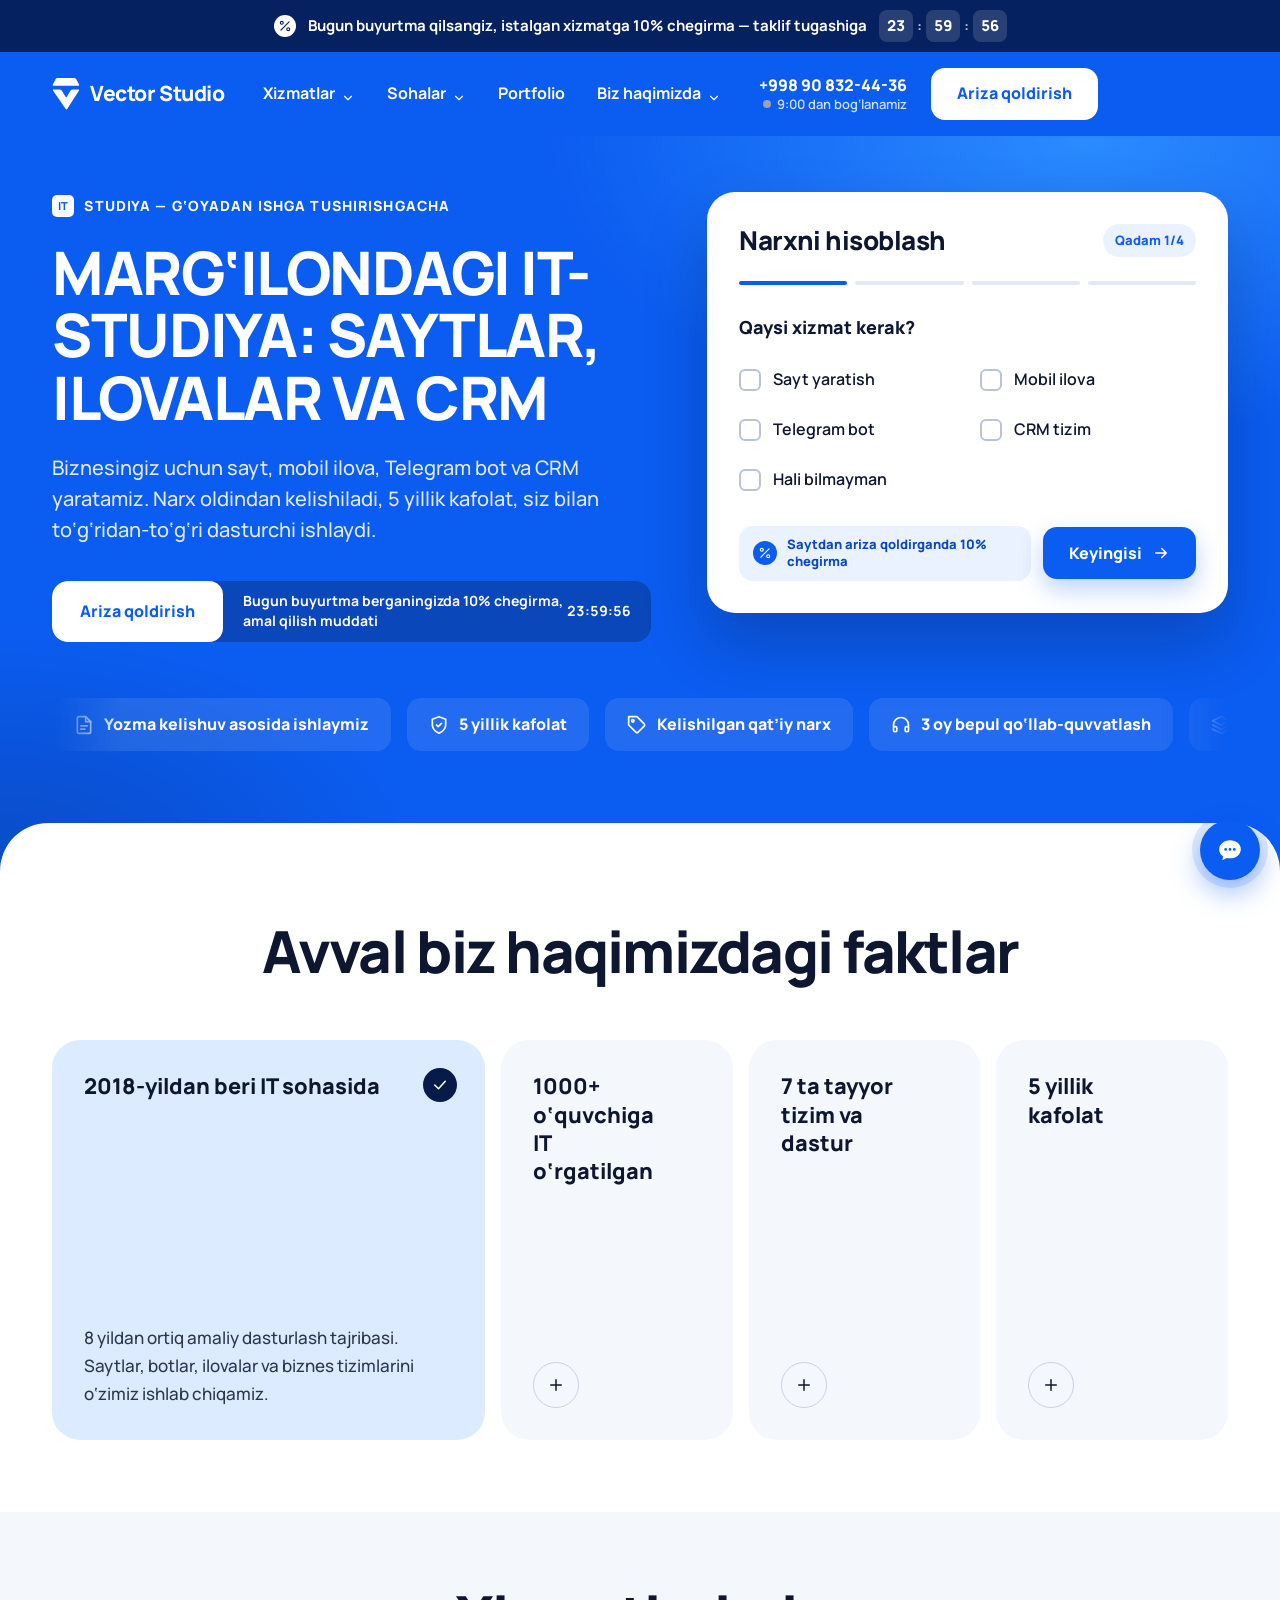
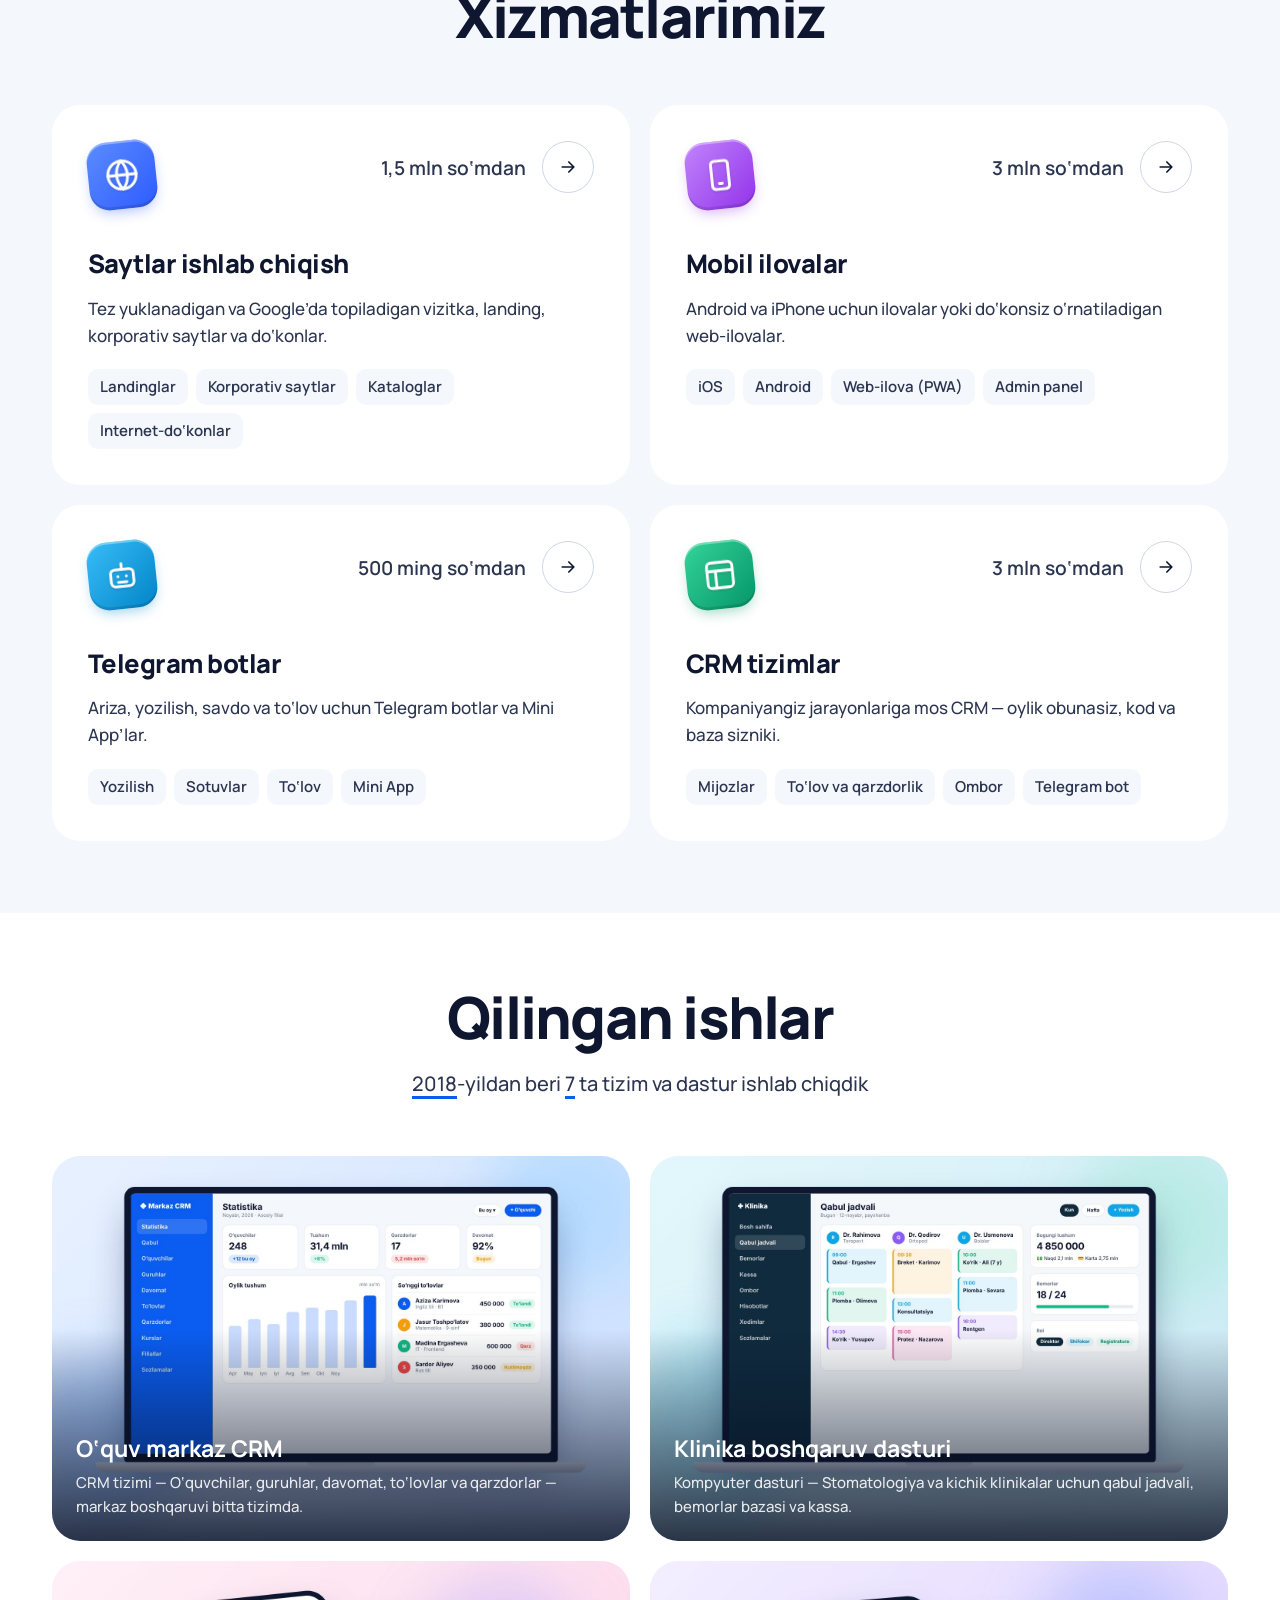
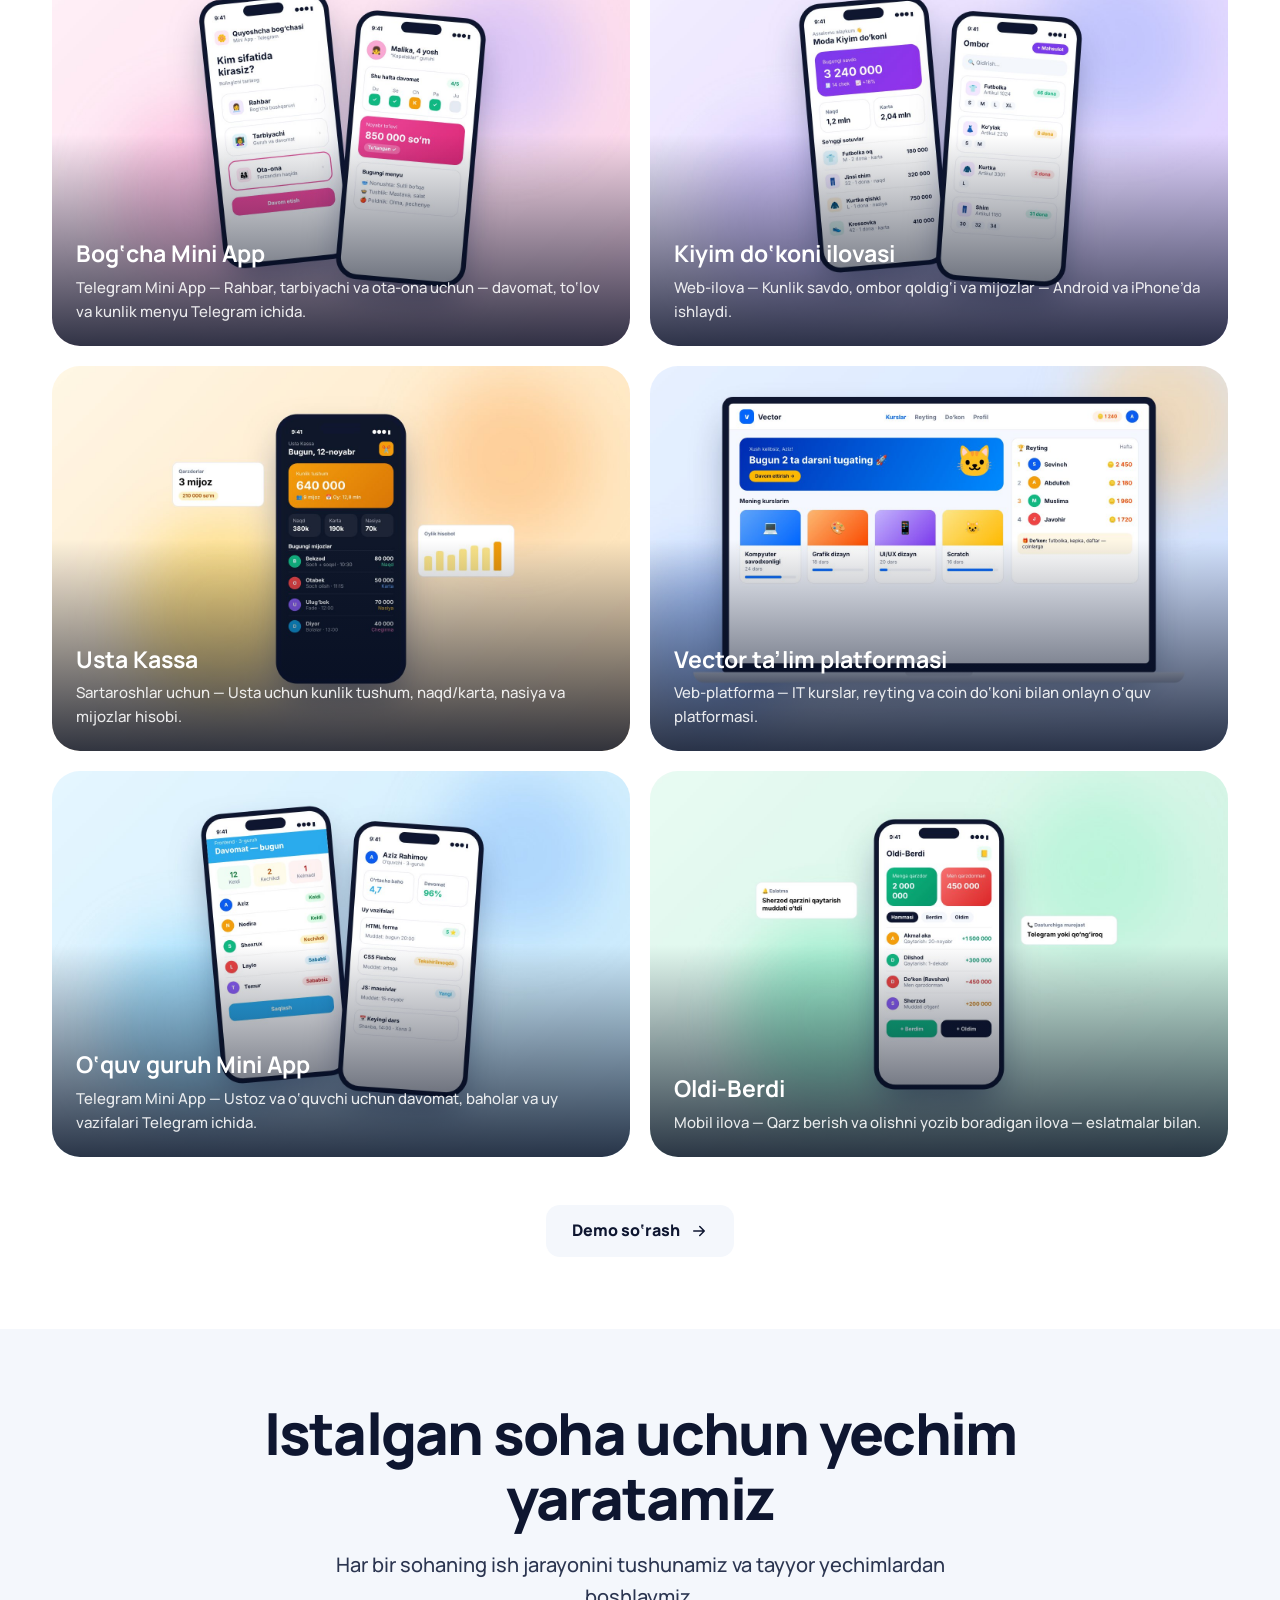
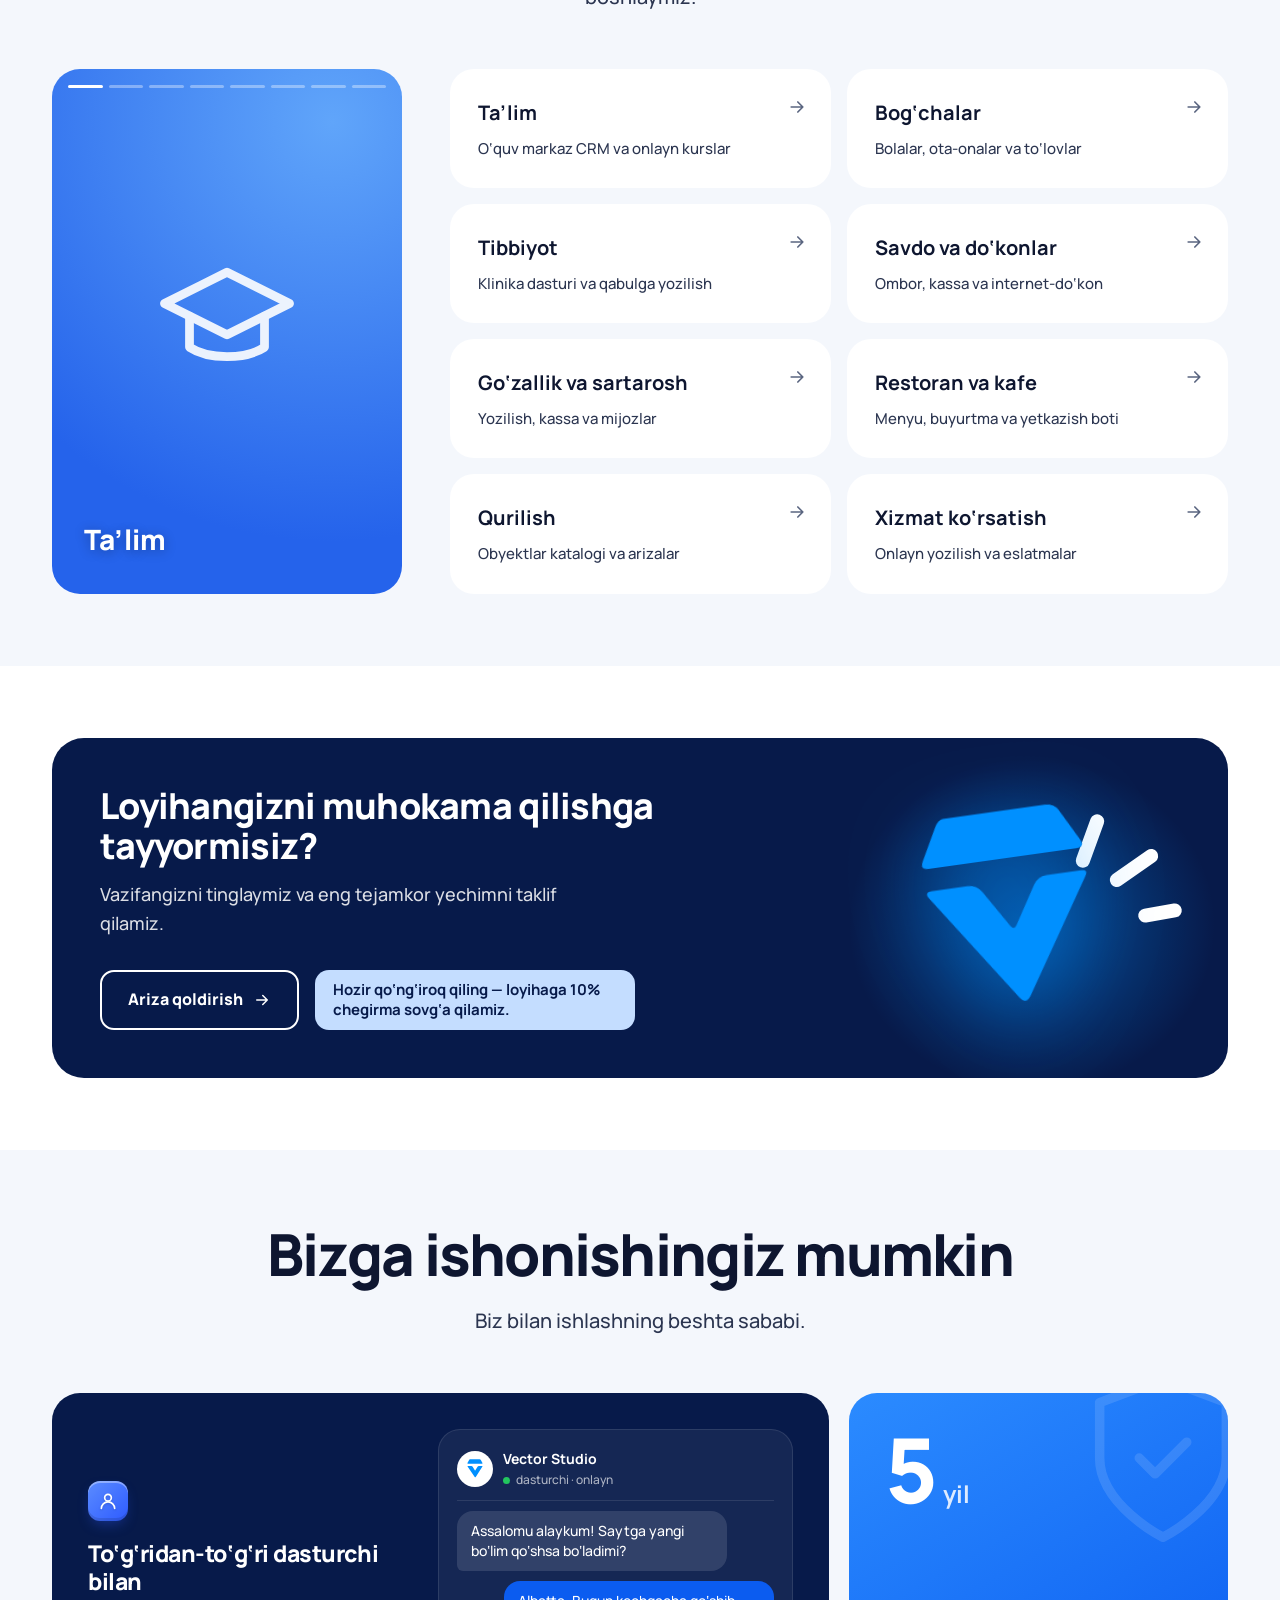
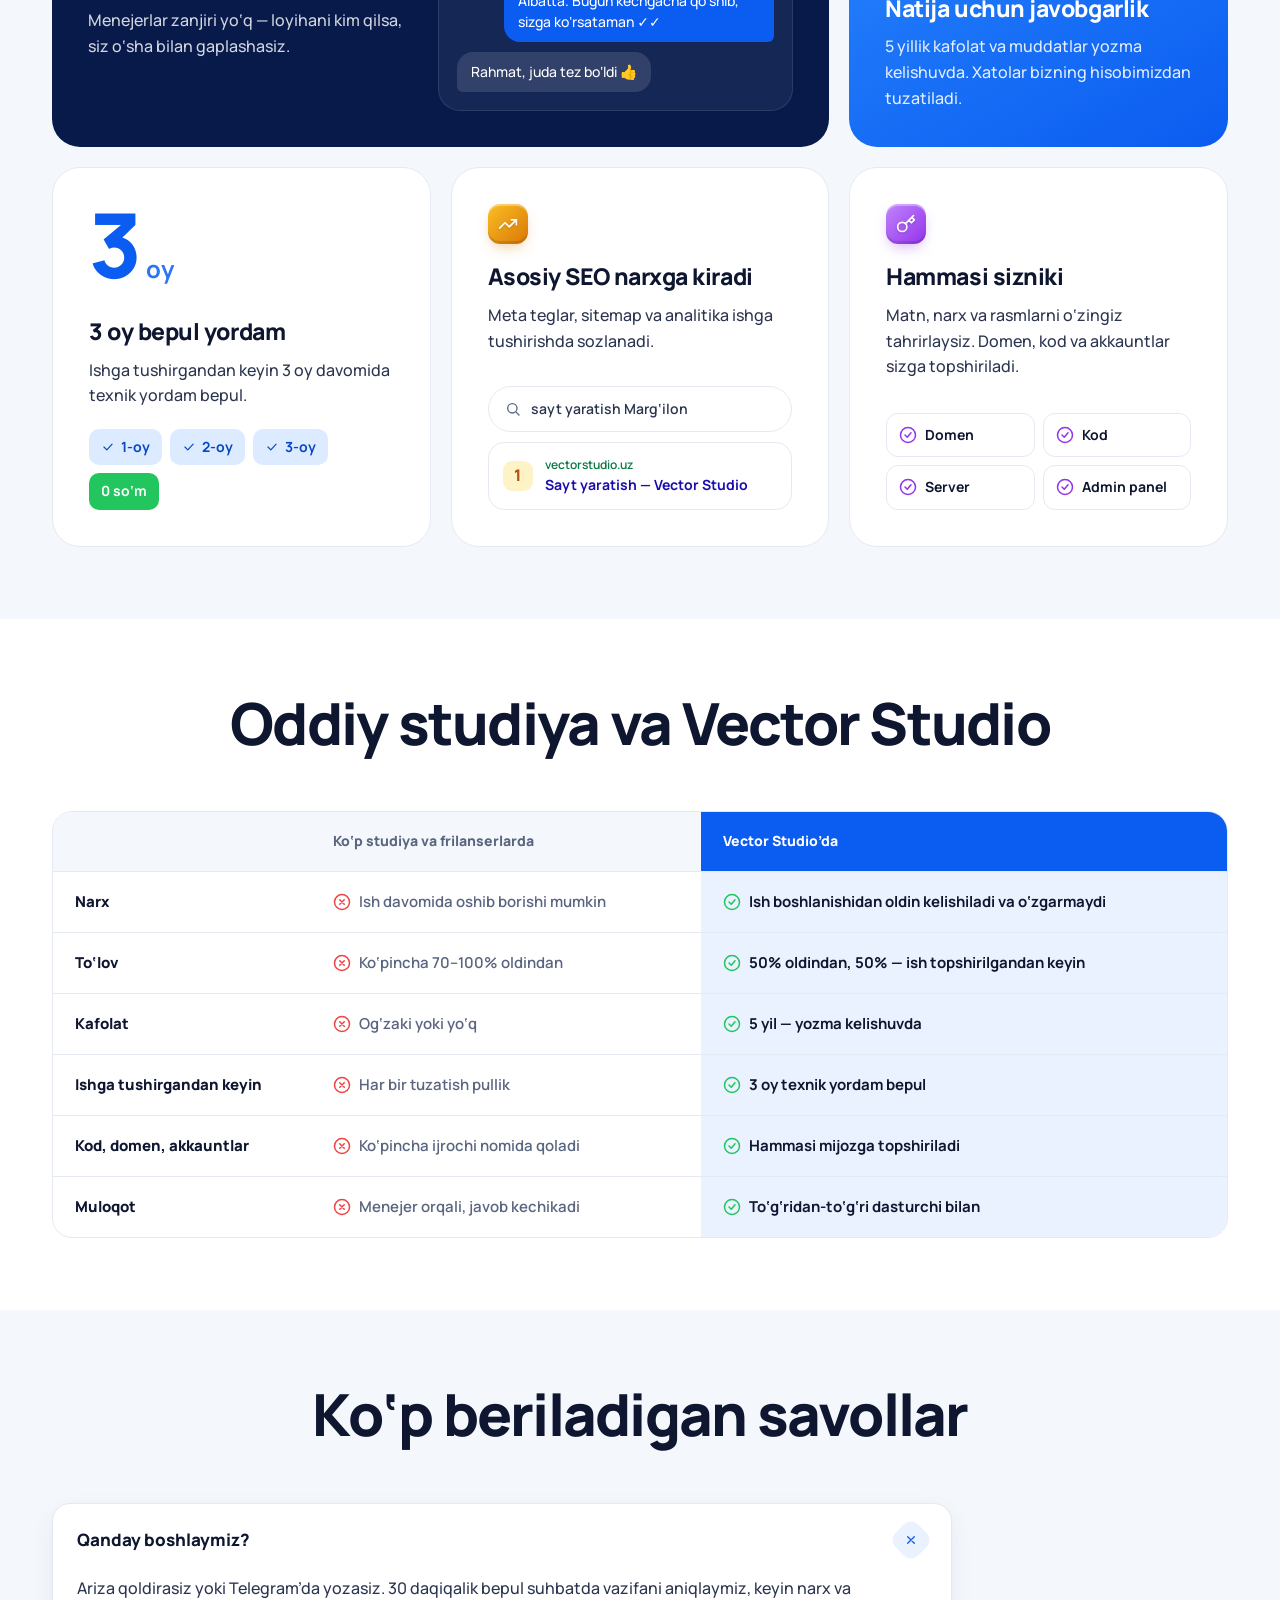
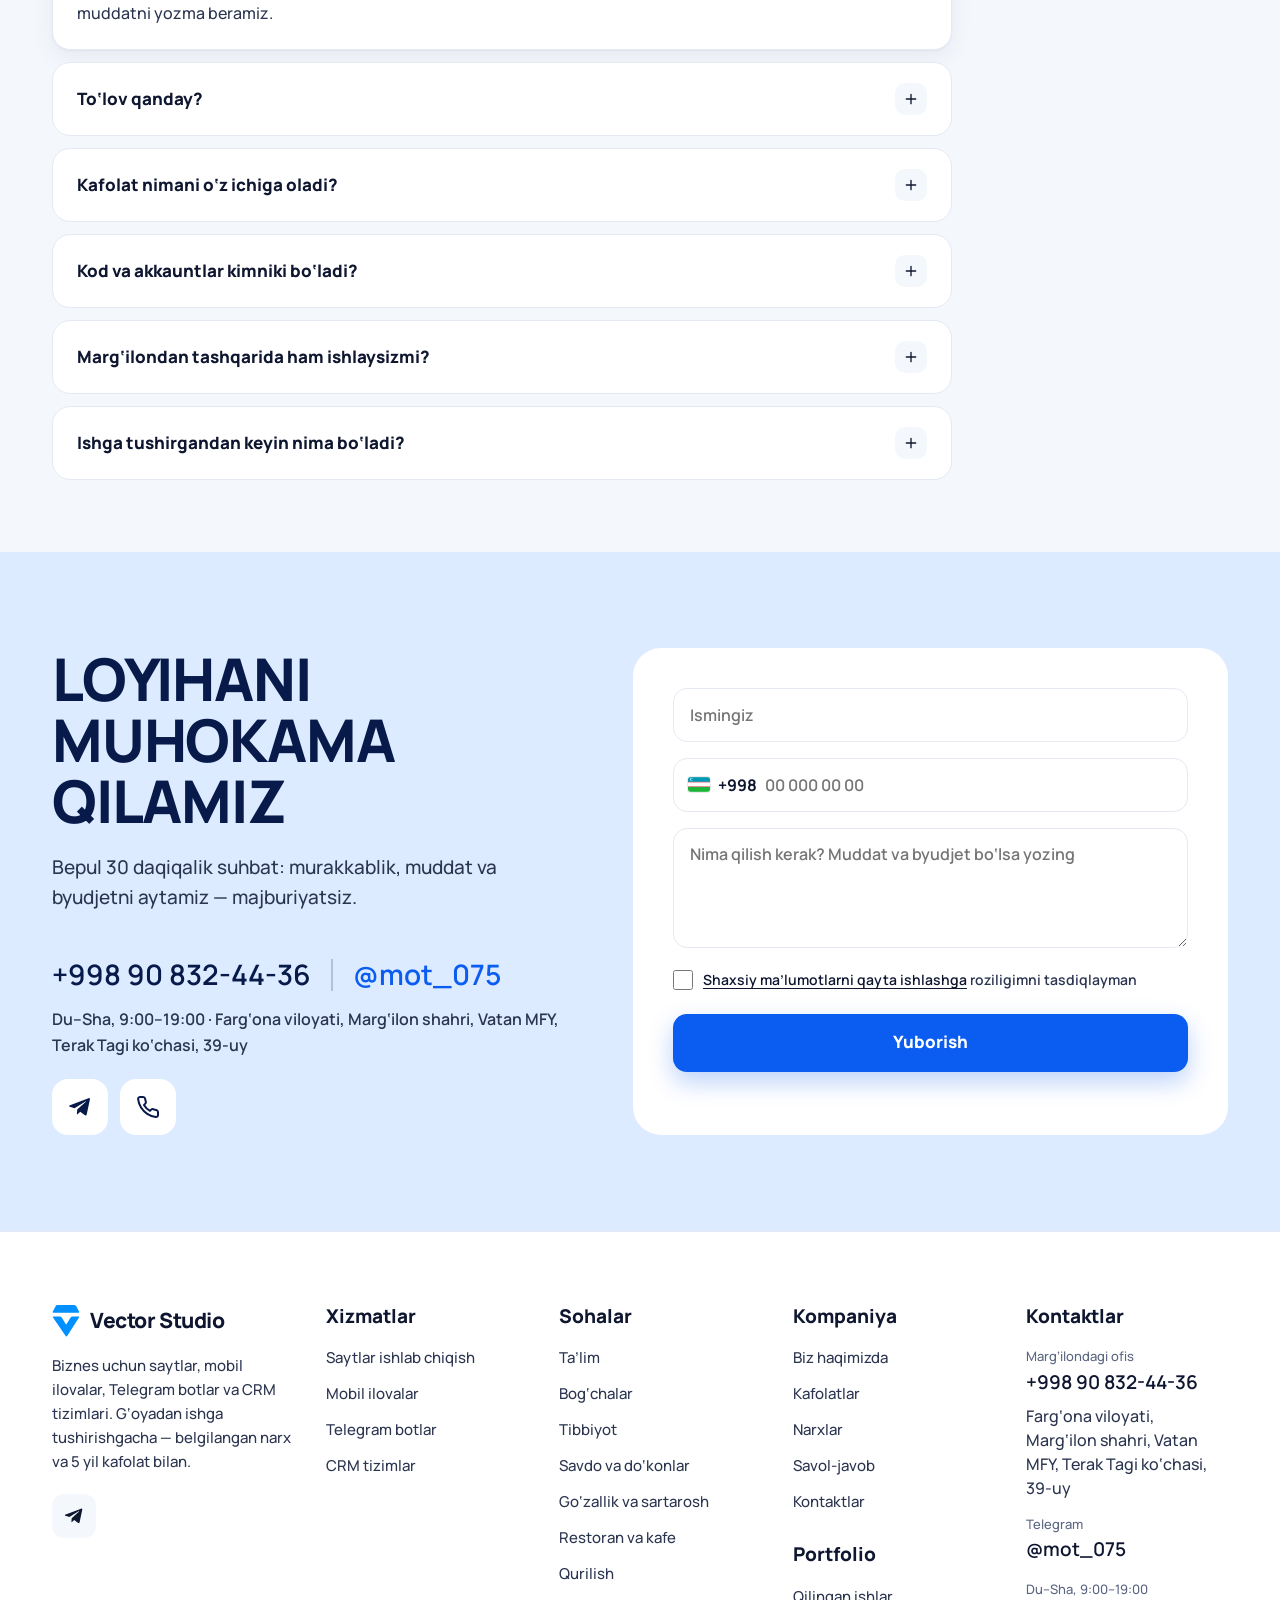
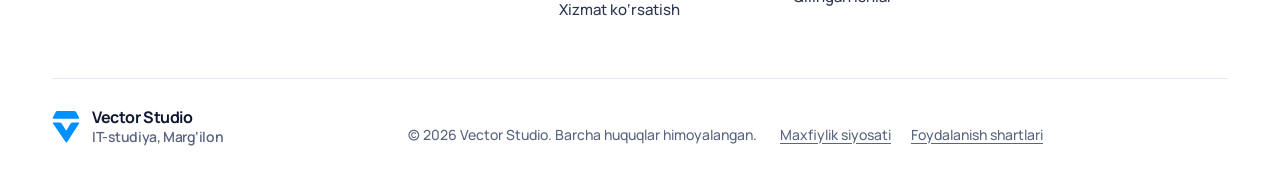
==== index.html @ a2365511 "Ariza to'g'ridan-to'g'ri botga, Telegram oynasisiz; kesh yangilanishi Co-Authored-By: Claude Opus 5." ====
<!doctype html>
<html lang="uz">
<head>
<meta charset="utf-8">
<meta name="viewport" content="width=device-width, initial-scale=1">
<title>Vector Studio — saytlar, ilovalar, Telegram botlar va CRM | Marg‘ilon</title>
<meta name="description" content="Vector Studio: sayt, mobil ilova, Telegram bot va CRM yaratish. Belgilangan narx, 5 yillik kafolat, 3 oy bepul qo‘llab-quvvatlash. Marg‘ilon, Farg‘ona.">
<meta name="theme-color" content="#0B5CF0">
<link rel="canonical" href="https://xusniddin-del.github.io/vector-studio/">
<meta property="og:type" content="website">
<meta property="og:locale" content="uz_UZ">
<meta property="og:site_name" content="Vector Studio">
<meta property="og:title" content="Vector Studio — saytlar, ilovalar, Telegram botlar va CRM | Marg‘ilon">
<meta property="og:description" content="Vector Studio: sayt, mobil ilova, Telegram bot va CRM yaratish. Belgilangan narx, 5 yillik kafolat, 3 oy bepul qo‘llab-quvvatlash. Marg‘ilon, Farg‘ona.">
<meta property="og:url" content="https://xusniddin-del.github.io/vector-studio/">
<link rel="icon" href="data:image/svg+xml,<svg xmlns='http://www.w3.org/2000/svg' viewBox='0 0 340 400'><path fill='%230090FF' d='M62 5H268Q286 5 294 20L328 84Q336 100 318 100H20Q2 100 10 84L44 20Q52 5 62 5Z'/><path fill='%230090FF' d='M20 145H92Q110 145 120 161L166 236Q172 245 178 236L224 161Q234 145 252 145H322Q336 145 328 158L186 380Q175 396 164 380L12 158Q4 145 20 145Z'/></svg>">
<script type="application/ld+json">
{"@context":"https://schema.org","@type":"LocalBusiness","name":"Vector Studio","description":"Saytlar, mobil ilovalar, Telegram botlar va CRM tizimlari ishlab chiqish","url":"https://xusniddin-del.github.io/vector-studio/","telephone":"+998908324436","openingHours":"Mo-Sa 09:00-19:00","address":{"@type":"PostalAddress","streetAddress":"Vatan MFY, Terak Tagi ko‘chasi, 39-uy","addressLocality":"Marg‘ilon","addressRegion":"Farg‘ona viloyati","addressCountry":"UZ"},"sameAs":["https://t.me/mot_075"]}
</script>
<link rel="preconnect" href="https://fonts.googleapis.com">
<link rel="preconnect" href="https://fonts.gstatic.com" crossorigin>
<link href="https://fonts.googleapis.com/css2?family=Manrope:wght@500;600;700;800&display=swap" rel="stylesheet">
<link rel="stylesheet" href="assets/vector.css?v=20261113">
</head>
<body data-page="home">
<noscript><p style="padding:24px;font-family:sans-serif">Saytni ko‘rish uchun JavaScript’ni yoqing. Bog‘lanish: +998 90 832-44-36, Telegram @mot_075</p></noscript>
<!-- Matnlar va ma’lumotlar: assets/config.js · O‘rnatish qo‘llanmasi: README.txt -->
<script src="assets/config.js?v=20261113"></script>
<script src="assets/app.js?v=20261113"></script>
</body>
</html>
---- assets/vector.css ----
/* =====================================================================
   VECTOR STUDIO — DIZAYN TIZIMI
   Asosiy rangni almashtirish: faqat :root dagi --brand va --hero qiymatlari.
   Bo‘shliqlar 8px asosida.
   ===================================================================== */
:root{
  --brand:#0B5CF0; --brand-600:#0847C4; --brand-50:#EAF2FF; --sky:#0090FF;
  --hero:#0B5CF0; --hero-2:#2B8BFF; --promo:#06215F;
  --ink:#0E1630; --ink-2:#2B3550; --muted:#5A6580; --line:#E5E9F2;
  --bg:#FFFFFF; --soft:#F4F7FC; --dark:#071433;
  --ok:#0B7A43; --ok-bg:#E7F6EE; --err:#C5221F; --err-bg:#FDECEA; --green:#22C55E;
  --r-sm:12px; --r:20px; --r-lg:28px; --r-xl:48px;
  --shadow:0 1px 2px rgba(14,22,48,.04),0 8px 24px rgba(14,22,48,.06);
  --shadow-lg:0 4px 10px rgba(14,22,48,.06),0 24px 48px rgba(14,22,48,.14);
  --font:"Manrope",system-ui,-apple-system,"Segoe UI",Roboto,Arial,sans-serif;
  --container:1240px; --header-h:84px;
}
*,*::before,*::after{box-sizing:border-box}
html{scroll-behavior:smooth;scroll-padding-top:calc(var(--header-h) + 16px);-webkit-text-size-adjust:100%}
body{margin:0;font:500 16px/1.6 var(--font);color:var(--ink);background:var(--bg);overflow-x:clip}
img{max-width:100%;display:block}
a{color:var(--brand)}
button{font:inherit;color:inherit}
h1,h2,h3{margin:0;line-height:1.12;letter-spacing:-.02em;overflow-wrap:break-word}
h2{font-size:clamp(28px,4vw,44px);font-weight:800}
h3{font-size:19px;font-weight:800;line-height:1.3}
p{margin:0}
[hidden]{display:none!important}
.container{width:100%;max-width:var(--container);margin:0 auto;padding:0 16px}
@media (min-width:768px){.container{padding:0 32px}}
.sr-only{position:absolute!important;width:1px;height:1px;padding:0;margin:-1px;overflow:hidden;clip:rect(0,0,0,0);white-space:nowrap;border:0}
.skip{position:absolute;left:16px;top:-80px;z-index:300;background:var(--brand);color:#fff;padding:12px 16px;border-radius:10px;font-weight:700}
.skip:focus{top:8px}
:focus-visible{outline:3px solid var(--brand);outline-offset:3px;border-radius:8px}
.hero :focus-visible,.promo :focus-visible,.site-footer :focus-visible,.cta-blue :focus-visible,.cta-dark :focus-visible{outline-color:#fff}
.ico svg,.btn svg{flex:none}

/* ---------- Tugmalar ---------- */
.btn{display:inline-flex;align-items:center;justify-content:center;gap:10px;min-height:52px;padding:14px 26px;border-radius:14px;border:0;font:800 16px/1.2 var(--font);text-decoration:none;cursor:pointer;transition:transform .2s,background-color .2s,box-shadow .2s;white-space:nowrap}
.btn svg{width:18px;height:18px}
.btn:hover{transform:translateY(-2px)}
.btn-primary{background:var(--brand);color:#fff;box-shadow:0 10px 24px rgba(11,92,240,.28)}
.btn-primary:hover{background:var(--brand-600)}
.btn-white{background:#fff;color:var(--brand)}
.btn-white:hover{box-shadow:0 10px 24px rgba(0,0,0,.18)}
.btn-ghost{background:var(--soft);color:var(--ink)}
.btn-ghost:hover{background:#E9EEF7}
.btn-line{background:#fff;color:var(--ink);border:1.5px solid var(--line)}
.btn[disabled]{opacity:.6;cursor:progress;transform:none}
.btn-sq{width:52px;padding:0}
.link-arrow{display:inline-flex;align-items:center;gap:6px;font-weight:800;text-decoration:none;color:var(--brand)}
.link-arrow svg{width:16px;height:16px;transition:transform .2s}
.link-arrow:hover svg{transform:translateX(4px)}

/* Gradient "3D" ikonka plitkasi */
.tile{width:48px;height:48px;border-radius:14px;display:grid;place-items:center;color:#fff;flex:none;box-shadow:inset 0 -3px 0 rgba(0,0,0,.12),inset 0 2px 0 rgba(255,255,255,.35),0 6px 14px -4px var(--tc,rgba(11,92,240,.45))}
.tile svg{width:24px;height:24px;filter:drop-shadow(0 1px 1px rgba(0,0,0,.15))}
.tile-sm{width:40px;height:40px;border-radius:12px}
.tile-sm svg{width:20px;height:20px}

/* ---------- 1. Aksiya paneli ---------- */
.promo{background:var(--promo);color:#fff;font-size:15px;font-weight:700}
.promo-in{display:flex;align-items:center;justify-content:center;gap:12px;flex-wrap:wrap;padding:10px 16px;text-align:center}
.promo .pct{width:22px;height:22px;border-radius:50%;background:#fff;color:var(--promo);display:grid;place-items:center;flex:none}
.promo .pct svg{width:14px;height:14px}
.timer{display:inline-flex;align-items:center;gap:4px;font-variant-numeric:tabular-nums}
.timer b{min-width:34px;padding:4px 6px;border-radius:8px;background:rgba(255,255,255,.14);text-align:center;font-weight:800}
.timer i{font-style:normal;opacity:.7}

/* ---------- 2. Header ---------- */
.site-header{position:sticky;top:0;z-index:100;background:#fff;transition:box-shadow .2s}
.site-header.scrolled{box-shadow:0 8px 24px rgba(14,22,48,.08)}
.header-in{display:flex;align-items:center;gap:24px;height:var(--header-h)}
.logo{display:inline-flex;align-items:center;gap:10px;text-decoration:none;color:var(--ink);font-weight:800;font-size:21px;letter-spacing:-.02em;flex:none}
.logo svg{width:28px;height:34px}
.nav{display:flex;gap:4px;margin-left:auto;list-style:none;padding:0;margin-top:0;margin-bottom:0}
.nav > li > a,.nav > li > button{display:inline-flex;align-items:center;gap:6px;padding:10px 14px;border-radius:12px;border:0;background:none;font-weight:700;font-size:16px;color:var(--ink);text-decoration:none;cursor:pointer;transition:background-color .15s}
.nav > li > a:hover,.nav > li > button:hover,.nav > li > button[aria-expanded=true]{background:var(--soft)}
.nav .chev{width:14px;height:14px;transition:transform .2s}
.nav button[aria-expanded=true] .chev{transform:rotate(180deg)}
.h-contact{display:flex;flex-direction:column;align-items:flex-end;line-height:1.3}
.h-contact a{font-weight:800;color:var(--ink);text-decoration:none;font-size:16px;white-space:nowrap}
.status{display:inline-flex;align-items:center;gap:6px;font-size:13px;color:var(--muted);font-weight:600;white-space:nowrap}
.status i{width:8px;height:8px;border-radius:50%;background:#9AA3B5}
.status.on i{background:var(--green);box-shadow:0 0 0 3px rgba(34,197,94,.2)}
.burger{display:none;width:48px;height:48px;border-radius:12px;border:1.5px solid var(--line);background:#fff;place-items:center;cursor:pointer;margin-left:auto}
.burger svg{width:22px;height:22px}
@media (max-width:1180px){.h-contact{display:none}}
@media (max-width:1000px){.nav,.header-cta{display:none}.burger{display:grid}}

/* Mega menyu */
.mega{position:absolute;left:0;right:0;top:100%;background:#fff;border-radius:0 0 var(--r-xl) var(--r-xl);box-shadow:0 30px 60px rgba(14,22,48,.18);padding:32px 0 40px;opacity:0;visibility:hidden;transform:translateY(-8px);transition:opacity .2s,transform .2s,visibility .2s}
.mega.open{opacity:1;visibility:visible;transform:none}
.mega-grid{display:grid;grid-template-columns:repeat(auto-fill,minmax(230px,1fr));gap:8px 16px}
.mega-item{display:flex;gap:14px;align-items:flex-start;padding:14px;border-radius:16px;text-decoration:none;color:var(--ink);transition:background-color .15s}
.mega-item:hover{background:var(--soft)}
.mega-item .mt b{display:block;font-size:16px;margin-bottom:2px}
.mega-item .mt > span{display:block;font-size:14px;color:var(--muted);line-height:1.45}
.dim{position:fixed;inset:0;background:rgba(7,20,51,.45);z-index:90;opacity:0;visibility:hidden;transition:opacity .2s,visibility .2s}
.dim.on{opacity:1;visibility:visible}

/* Mobil menyu */
.mnav{position:fixed;inset:var(--header-h) 0 0 0;background:#fff;z-index:99;overflow-y:auto;padding:8px 0 32px}
.mnav details{border-bottom:1px solid var(--line)}
.mnav summary,.mnav > .container > a.m-link{display:flex;justify-content:space-between;align-items:center;padding:16px 0;font-size:18px;font-weight:800;list-style:none;cursor:pointer;color:var(--ink);text-decoration:none;border-bottom:1px solid var(--line)}
.mnav details summary{border-bottom:0}
.mnav summary::-webkit-details-marker{display:none}
.mnav summary svg{width:18px;height:18px;transition:transform .2s}
.mnav details[open] summary svg{transform:rotate(180deg)}
.mnav .mega-item{padding:10px 0}
.mnav .m-actions{display:grid;gap:12px;margin-top:24px}

/* Breadcrumb */
.crumbs{font-size:14px;font-weight:600;color:rgba(255,255,255,.8);margin-bottom:24px}
.crumbs ol{list-style:none;margin:0;padding:0;display:flex;flex-wrap:wrap;gap:8px}
.crumbs li+li::before{content:"›";margin-right:8px;opacity:.7}
.crumbs a{color:#fff;text-decoration:none}
.crumbs a:hover{text-decoration:underline}

/* ---------- 3. Hero ---------- */
.hero{position:relative;background:var(--hero);color:#fff;padding:56px 0 120px;overflow:hidden}
.hero::before{content:"";position:absolute;inset:0;background:radial-gradient(900px 500px at 85% 0%,var(--hero-2),transparent 60%),radial-gradient(700px 400px at 0% 100%,rgba(0,0,0,.18),transparent 60%);pointer-events:none}
.hero-in{position:relative;display:grid;grid-template-columns:minmax(0,1.15fr) minmax(0,1fr);gap:56px;align-items:start}
@media (max-width:1000px){.hero-in{grid-template-columns:minmax(0,1fr);gap:40px}}
.badge{display:inline-flex;align-items:center;gap:10px;padding:6px 16px 6px 6px;border-radius:999px;background:rgba(255,255,255,.12);font-weight:700;font-size:15px;margin-bottom:24px}
.badge b{background:#fff;color:var(--brand);border-radius:999px;padding:4px 12px;font-size:13px;font-weight:800;letter-spacing:.04em}
.hero h1{font-size:clamp(30px,5.2vw,60px);font-weight:800;text-transform:uppercase;letter-spacing:-.025em;line-height:1.04}
.hero-lead{margin-top:24px;font-size:clamp(17px,1.6vw,20px);line-height:1.55;color:rgba(255,255,255,.88);max-width:620px}
.hero-points{list-style:none;padding:0;margin:24px 0 0;display:grid;grid-template-columns:repeat(2,minmax(0,1fr));gap:10px 20px;max-width:620px}
@media (max-width:560px){.hero-points{grid-template-columns:minmax(0,1fr)}}
.hero-points li{display:flex;gap:10px;align-items:flex-start;font-weight:700}
.hero-points svg{width:20px;height:20px;flex:none;margin-top:2px;color:#9FE3FF}
.offer{display:flex;flex-wrap:wrap;align-items:stretch;gap:0;margin-top:36px;border-radius:16px;background:rgba(7,20,51,.28);max-width:620px;overflow:hidden}
.offer .btn{border-radius:14px;min-height:60px;padding:16px 28px}
.offer p{flex:1 1 220px;display:flex;align-items:center;padding:10px 20px;font-size:14px;font-weight:700;line-height:1.45}
.offer .timer-inline{font-variant-numeric:tabular-nums}
.offer.no-promo{background:none}
.offer.no-promo p{display:none}

/* Kalkulyator kartasi */
.calc{background:#fff;color:var(--ink);border-radius:var(--r-lg);padding:32px;box-shadow:0 30px 60px rgba(7,20,51,.25)}
@media (max-width:560px){.calc{padding:22px}}
.calc-head{display:flex;justify-content:space-between;align-items:center;gap:12px;margin-bottom:6px}
.calc-head h2{font-size:24px}
.step-pill{font-size:13px;font-weight:800;color:var(--brand);background:var(--brand-50);padding:6px 12px;border-radius:999px;white-space:nowrap}
.calc-bar{height:6px;border-radius:9px;background:var(--soft);margin:14px 0 24px;overflow:hidden}
.calc-bar i{display:block;height:100%;background:var(--brand);border-radius:inherit;transition:width .35s}
.calc fieldset{border:0;margin:0;padding:0;min-width:0}
.calc legend{font-size:18px;font-weight:800;margin-bottom:16px;padding:0}
.calc legend:focus{outline:none}
.opts{display:grid;grid-template-columns:repeat(2,minmax(0,1fr));gap:10px}
@media (max-width:480px){.opts{grid-template-columns:minmax(0,1fr)}}
.opt{position:relative;display:flex;align-items:center;gap:12px;min-height:54px;padding:12px 14px;border:1.5px solid var(--line);border-radius:14px;cursor:pointer;font-weight:700;font-size:15px;line-height:1.3;transition:border-color .15s,background-color .15s}
.opt:hover{border-color:#B7C3DD}
.opt input{position:absolute;opacity:0;pointer-events:none}
.opt .mk{width:20px;height:20px;border-radius:50%;border:2px solid #A3AEC6;flex:none;display:grid;place-items:center;transition:all .15s}
.opt input:checked+.mk{border-color:var(--brand);background:var(--brand)}
.opt input:checked+.mk::after{content:"";width:8px;height:8px;border-radius:50%;background:#fff}
.opt:has(input:checked){border-color:var(--brand);background:var(--brand-50)}
.opt:has(input:focus-visible){outline:3px solid var(--brand);outline-offset:2px}
.calc-note{color:var(--muted);font-size:14px;margin:-8px 0 16px}
.est{display:flex;flex-wrap:wrap;justify-content:space-between;gap:4px 12px;align-items:center;background:var(--soft);border-radius:14px;padding:12px 16px;margin-bottom:16px;font-weight:700}
.est b{color:var(--brand);font-size:18px;white-space:nowrap}
.est s{color:var(--muted);font-weight:600;font-size:14px;margin-right:6px;white-space:nowrap}
.calc-foot{display:flex;flex-wrap:wrap;align-items:center;gap:12px;margin-top:24px}
.chip-disc{flex:1 1 220px;display:flex;align-items:center;gap:10px;padding:10px 14px;border-radius:14px;background:var(--brand-50);color:var(--brand-600);font-size:13px;font-weight:800;line-height:1.35;min-height:52px}
.chip-disc .pct{width:24px;height:24px;border-radius:50%;background:var(--brand);color:#fff;display:grid;place-items:center;flex:none}
.chip-disc .pct svg{width:14px;height:14px}
.calc-foot .spacer{flex:1 1 220px}
.calc-foot .btns{display:flex;gap:10px;margin-left:auto}
.step-err{color:var(--err);font-weight:700;font-size:14px;margin-top:12px}
.step-err:empty{display:none}

/* Forma maydonlari */
.fields{display:grid;grid-template-columns:repeat(2,minmax(0,1fr));gap:12px}
@media (max-width:480px){.fields{grid-template-columns:minmax(0,1fr)}}
.field label.lbl{display:block;font-weight:700;font-size:14px;margin-bottom:6px}
.input,.tel{width:100%;min-height:54px;border:1.5px solid var(--line);border-radius:14px;background:#fff;font:600 16px/1.4 var(--font);color:var(--ink);transition:border-color .15s,box-shadow .15s}
.input{padding:14px 16px}
textarea.input{min-height:110px;resize:vertical}
.input:focus,.tel:focus-within{outline:none;border-color:var(--brand);box-shadow:0 0 0 4px rgba(11,92,240,.14)}
.tel{display:flex;align-items:center;padding:0 0 0 14px}
.tel .pre{display:inline-flex;align-items:center;gap:8px;font-weight:700;white-space:nowrap;padding-right:8px}
.tel .pre svg{width:22px;height:15px;border-radius:3px;box-shadow:0 0 0 1px rgba(0,0,0,.08)}
.tel input{flex:1;min-width:0;border:0;background:none;font:inherit;padding:14px 16px 14px 0;color:inherit}
.tel input:focus{outline:none}
.input[aria-invalid=true],.tel:has([aria-invalid=true]){border-color:var(--err)}
.err{display:block;color:var(--err);font-size:13px;font-weight:700;margin-top:6px}
.err:empty{display:none}
.check{display:flex;gap:10px;align-items:flex-start;font-size:14px;font-weight:600;color:var(--ink-2);cursor:pointer;margin-top:14px}
.check input{width:20px;height:20px;margin:1px 0 0;accent-color:var(--brand);flex:none}
.check a{color:var(--ink);text-underline-offset:3px}
.hp{position:absolute!important;left:-9999px!important;width:1px;height:1px;overflow:hidden}
.form-msg{margin-top:16px;padding:14px 16px;border-radius:14px;font-weight:700;font-size:15px}
.form-msg:empty{display:none}
.form-msg.ok{background:var(--ok-bg);color:var(--ok)}
.form-msg.bad{background:var(--err-bg);color:var(--err)}
.form-msg .btn{margin-top:12px}

/* Ishonch lentasi */
.trust-tick{position:relative;margin-top:56px;overflow:hidden;mask-image:linear-gradient(90deg,transparent,#000 6%,#000 94%,transparent);-webkit-mask-image:linear-gradient(90deg,transparent,#000 6%,#000 94%,transparent)}
.trust-track{display:flex;gap:16px;width:max-content;animation:tick 40s linear infinite}
.trust-tick:hover .trust-track{animation-play-state:paused}
.trust-track span{display:inline-flex;align-items:center;gap:10px;padding:14px 22px;border-radius:14px;background:rgba(255,255,255,.1);font-weight:800;white-space:nowrap}
.trust-track svg{width:20px;height:20px}
@keyframes tick{to{transform:translateX(-50%)}}

/* ---------- Asosiy oq qatlam ---------- */
.sheet{position:relative;background:#fff;border-radius:var(--r-xl) var(--r-xl) 0 0;margin-top:-48px;padding-top:24px}
section.sec{padding:72px 0}
@media (max-width:767px){section.sec{padding:56px 0}}
.sec-soft{background:var(--soft)}
.sec-head{display:flex;flex-wrap:wrap;align-items:flex-end;justify-content:space-between;gap:20px;margin-bottom:40px}
.sec-head > div{max-width:720px}
.sec-head p{margin-top:14px;color:var(--muted);font-size:17px}
.card{background:#fff;border:1px solid var(--line);border-radius:var(--r);padding:28px;transition:transform .25s,box-shadow .25s,border-color .25s}
.card:hover{transform:translateY(-4px);box-shadow:var(--shadow-lg);border-color:transparent}
.grid{display:grid;gap:20px;grid-template-columns:repeat(auto-fill,minmax(min(100%,270px),1fr))}

/* Faktlar */
.facts{display:grid;gap:20px;grid-template-columns:repeat(auto-fill,minmax(min(100%,260px),1fr))}
.fact{background:var(--soft);border:0}
.fact b{display:block;font-size:clamp(40px,4.6vw,56px);font-weight:800;line-height:1;color:var(--brand);letter-spacing:-.03em}
.fact h3{margin:14px 0 8px}
.fact p{color:var(--muted);font-size:15px}

/* Xizmat kartalari */
.svc{display:flex;flex-direction:column;gap:14px;text-decoration:none;color:inherit}
.svc .price{font-size:14px;font-weight:800;color:var(--muted)}
.svc .price b{color:var(--ink);font-size:17px}
.svc ul,.tier ul{list-style:none;padding:0;margin:0;display:grid;gap:8px}
.svc li,.tier li{display:flex;gap:10px;align-items:flex-start;font-size:15px;font-weight:600}
.svc li svg,.tier li svg{width:18px;height:18px;flex:none;margin-top:3px;color:var(--brand)}
.svc .link-arrow{margin-top:auto;padding-top:6px}

/* Muammolar */
.prob .tile{background:linear-gradient(135deg,#FCA5A5,#EF4444);--tc:rgba(239,68,68,.45)}
.prob h3{margin:18px 0 8px}
.prob p{color:var(--muted)}

/* Teglar */
.tags{display:flex;flex-wrap:wrap;gap:10px}
.tags span{display:inline-flex;align-items:center;gap:8px;padding:12px 18px;border-radius:14px;background:#fff;border:1px solid var(--line);font-weight:700}
.tags svg{width:18px;height:18px;color:var(--brand)}

/* O‘rta CTA */
.cta-row{display:grid;grid-template-columns:minmax(0,1.5fr) minmax(0,1fr);gap:20px}
@media (max-width:900px){.cta-row{grid-template-columns:minmax(0,1fr)}}
.cta-blue,.cta-dark{border-radius:var(--r-lg);padding:40px;color:#fff;position:relative;overflow:hidden;display:flex;flex-direction:column;justify-content:space-between;gap:24px}
@media (max-width:560px){.cta-blue,.cta-dark{padding:28px}}
.cta-blue{background:var(--hero)}
.cta-blue::after{content:"";position:absolute;right:-100px;top:-120px;width:360px;height:360px;border-radius:50%;background:radial-gradient(circle,var(--hero-2),transparent 70%)}
.cta-dark{background:var(--dark)}
.cta-blue > *,.cta-dark > *{position:relative;z-index:1}
.cta-blue h2,.cta-dark h2{font-size:clamp(24px,3vw,34px)}
.cta-blue p,.cta-dark p{color:rgba(255,255,255,.82);margin-top:10px;font-size:17px}
.cta-btns{display:flex;flex-wrap:wrap;gap:12px}

/* Tariflar */
.tiers{display:grid;gap:20px;grid-template-columns:repeat(auto-fit,minmax(min(100%,260px),1fr));align-items:stretch}
.tier{display:flex;flex-direction:column;gap:18px;position:relative}
.tier.pop{border:2px solid var(--brand);box-shadow:var(--shadow-lg)}
.tier .tag-pop{position:absolute;top:-13px;left:24px;background:var(--brand);color:#fff;font-size:12px;font-weight:800;letter-spacing:.06em;text-transform:uppercase;padding:5px 12px;border-radius:999px}
.tier .t-price{font-size:26px;font-weight:800;letter-spacing:-.02em;line-height:1.15}
.tier .t-price small{display:block;font-size:14px;color:var(--muted);font-weight:700;letter-spacing:0;margin-top:4px}
.tier .t-time{display:inline-flex;align-items:center;gap:8px;font-size:14px;font-weight:700;color:var(--ink-2);background:var(--soft);padding:8px 12px;border-radius:10px;align-self:flex-start}
.tier .t-time svg{width:16px;height:16px;color:var(--brand)}
.tier .btn{margin-top:auto;width:100%}
.price-note{margin-top:28px;display:grid;gap:12px;grid-template-columns:minmax(0,1.3fr) minmax(0,1fr)}
@media (max-width:860px){.price-note{grid-template-columns:minmax(0,1fr)}}
.price-note > div{background:#fff;border:1px solid var(--line);border-radius:var(--r);padding:20px 24px;font-size:15px;font-weight:600;color:var(--ink-2)}
.price-note h3{font-size:15px;margin-bottom:10px}
.price-note ul{list-style:none;margin:0;padding:0;display:grid;gap:6px}
.price-note li{display:flex;gap:8px;align-items:flex-start}
.price-note li svg{width:16px;height:16px;flex:none;margin-top:4px;color:var(--muted)}

/* Taqqoslash */
.cmp-wrap{overflow-x:auto;border:1px solid var(--line);border-radius:var(--r);background:#fff}
.cmp{width:100%;border-collapse:collapse;min-width:640px}
.cmp th,.cmp td{text-align:left;padding:18px 22px;border-bottom:1px solid var(--line);vertical-align:top;font-size:15px}
.cmp tr:last-child td{border-bottom:0}
.cmp thead th{font-size:14px;font-weight:800;color:var(--muted);background:var(--soft)}
.cmp thead th.us{color:#fff;background:var(--brand)}
.cmp td:first-child{font-weight:800;width:22%}
.cmp td.them{color:var(--muted);font-weight:600}
.cmp td.us{font-weight:700;background:var(--brand-50)}
.cmp td svg{width:18px;height:18px;vertical-align:-4px;margin-right:8px}
.cmp td.them svg{color:#EF4444}
.cmp td.us svg{color:var(--green)}

/* Jarayon */
.steps{display:grid;gap:20px;grid-template-columns:repeat(auto-fill,minmax(min(100%,280px),1fr));counter-reset:s}
.stp{counter-increment:s;position:relative}
.stp::before{content:counter(s,decimal-leading-zero);display:inline-grid;place-items:center;width:48px;height:48px;border-radius:14px;background:var(--brand-50);color:var(--brand);font-weight:800;font-size:16px}
.stp h3{margin:16px 0 8px}
.stp p{color:var(--muted)}

/* Portfolio */
.pf{padding:0;overflow:hidden;display:flex;flex-direction:column}
.pf-img{aspect-ratio:16/10;background:var(--soft);overflow:hidden;position:relative}
.pf-img img{width:100%;height:100%;object-fit:cover;transition:transform .5s}
.pf:hover .pf-img img{transform:scale(1.04)}
.pf-body{padding:22px 24px 24px;display:flex;flex-direction:column;gap:8px;flex:1}
.pf-tag{font-size:12px;font-weight:800;letter-spacing:.06em;text-transform:uppercase;color:var(--brand)}
.pf-body p{color:var(--muted);font-size:15px}
.pf-body .link-arrow{margin-top:auto;padding-top:8px}

/* Sohalar */
.ind-grid{display:grid;gap:14px;grid-template-columns:repeat(auto-fill,minmax(min(100%,270px),1fr))}
.ind{display:flex;gap:14px;align-items:flex-start;padding:20px;text-decoration:none;color:inherit}
.ind .mt b{display:block;font-size:16px;margin-bottom:2px}
.ind .mt > span{display:block;font-size:14px;color:var(--muted);line-height:1.45}

/* Ishonch kartalari */
.why h3{margin:18px 0 8px}
.why p{color:var(--muted)}

/* FAQ */
.faq{display:grid;gap:12px;max-width:900px}
.faq details{background:#fff;border:1px solid var(--line);border-radius:18px;transition:box-shadow .2s}
.faq details[open]{box-shadow:var(--shadow)}
.faq summary{display:flex;justify-content:space-between;align-items:center;gap:16px;padding:20px 24px;font-weight:800;font-size:17px;cursor:pointer;list-style:none}
.faq summary::-webkit-details-marker{display:none}
.faq summary .pm{width:32px;height:32px;border-radius:10px;background:var(--soft);display:grid;place-items:center;flex:none;transition:transform .2s,background-color .2s}
.faq summary .pm svg{width:16px;height:16px}
.faq details[open] .pm{transform:rotate(45deg);background:var(--brand-50);color:var(--brand)}
.faq details p{padding:0 24px 22px;color:var(--ink-2)}

/* Boshqa xizmatlar */
.other{display:grid;gap:14px;grid-template-columns:repeat(auto-fill,minmax(min(100%,270px),1fr))}
.other a{display:flex;align-items:center;gap:14px;padding:18px 20px;text-decoration:none;color:var(--ink);font-weight:800}
.other a .link-arrow{margin-left:auto}

/* Kontakt */
.contact{display:grid;grid-template-columns:minmax(0,1fr) minmax(0,1.1fr);gap:40px;align-items:start}
@media (max-width:900px){.contact{grid-template-columns:minmax(0,1fr)}}
.contact .lead{font-size:18px;color:var(--ink-2);margin-top:16px}
.c-list{list-style:none;margin:28px 0 0;padding:0;display:grid;gap:10px}
.c-list li a,.c-list li > div{display:flex;align-items:center;gap:14px;padding:14px 16px;border-radius:16px;background:var(--soft);text-decoration:none;color:var(--ink)}
.c-list small{display:block;color:var(--muted);font-weight:600;font-size:13px}
.c-list b{display:block;font-weight:800;overflow-wrap:anywhere}
.c-form{padding:32px;box-shadow:var(--shadow)}
.c-form:hover{transform:none;box-shadow:var(--shadow);border-color:var(--line)}
@media (max-width:560px){.c-form{padding:22px}}
.c-form .field+.field{margin-top:14px}
.c-form .btn{width:100%;margin-top:20px}

/* ---------- Footer ---------- */
.site-footer{background:var(--dark);color:rgba(255,255,255,.7);padding:72px 0 28px;font-size:15px;border-radius:var(--r-xl) var(--r-xl) 0 0}
.f-grid{display:grid;grid-template-columns:minmax(0,1.5fr) repeat(3,minmax(0,1fr));gap:40px}
@media (max-width:960px){.f-grid{grid-template-columns:repeat(2,minmax(0,1fr))}}
@media (max-width:560px){.f-grid{grid-template-columns:minmax(0,1fr)}}
.site-footer .logo{color:#fff;margin-bottom:16px}
.site-footer h3{font-size:14px;letter-spacing:.08em;text-transform:uppercase;color:#fff;margin-bottom:16px}
.site-footer ul{list-style:none;margin:0;padding:0;display:grid;gap:10px}
.site-footer a{color:rgba(255,255,255,.72);text-decoration:none}
.site-footer a:hover{color:#fff}
.f-bottom{margin-top:56px;padding-top:24px;border-top:1px solid rgba(255,255,255,.1);display:flex;flex-wrap:wrap;justify-content:space-between;gap:12px 24px;font-size:14px}
.f-bottom button{background:none;border:0;padding:0;color:rgba(255,255,255,.72);cursor:pointer;text-decoration:underline;text-underline-offset:3px;font-size:14px}
.f-bottom button:hover{color:#fff}
.f-legal{display:flex;gap:20px;flex-wrap:wrap}

/* Suzuvchi chat tugmasi */
.fab{position:fixed;right:20px;bottom:20px;z-index:80;display:flex;flex-direction:column;align-items:flex-end;gap:10px}
.fab-main{width:60px;height:60px;border-radius:50%;border:0;background:var(--brand);color:#fff;display:grid;place-items:center;cursor:pointer;box-shadow:0 12px 28px rgba(11,92,240,.4),0 0 0 8px rgba(11,92,240,.12);transition:transform .2s}
.fab-main:hover{transform:scale(1.06)}
.fab-main svg{width:26px;height:26px}
.fab-list{display:flex;flex-direction:column;gap:8px}
.fab-list a{display:inline-flex;align-items:center;gap:10px;padding:12px 18px 12px 14px;border-radius:999px;background:#fff;color:var(--ink);font-weight:800;text-decoration:none;box-shadow:var(--shadow-lg)}
.fab-list svg{width:20px;height:20px}
.fab-list .tg svg{color:#229ED9}
.fab-list .ph svg{color:var(--brand)}

/* Dialog */
dialog{border:0;border-radius:var(--r-lg);padding:0;max-width:640px;width:calc(100% - 32px);box-shadow:var(--shadow-lg);color:var(--ink)}
dialog::backdrop{background:rgba(7,20,51,.6)}
.dlg-head{display:flex;justify-content:space-between;align-items:center;gap:16px;padding:24px 24px 0}
.dlg-head h2{font-size:22px}
.dlg-body{padding:16px 24px 24px;display:grid;gap:12px;color:var(--ink-2)}
.x{width:44px;height:44px;border-radius:12px;border:1px solid var(--line);background:#fff;cursor:pointer;display:grid;place-items:center;flex:none}
.x svg{width:20px;height:20px}

/* =====================================================================
   v2 — Webnum joylashuvi asosidagi bo‘limlar (ranglar o‘zimizniki)
   ===================================================================== */
:root{--sky-50:#DCEBFF;--sky-100:#C4DDFF;--navy:#071A4A}
.logo svg{color:var(--sky)}

/* Header: hero ustida shaffof-ko‘k, scroll qilganda oq */
.site-header.top{background:var(--hero);box-shadow:none}
.site-header.top .logo,.site-header.top .nav > li > a,.site-header.top .nav > li > button,.site-header.top .h-contact a{color:#fff}
.site-header.top .logo svg{color:#fff}
.site-header.top .nav > li > a:hover,.site-header.top .nav > li > button:hover{background:rgba(255,255,255,.12)}
.site-header.top .status{color:rgba(255,255,255,.8)}
.site-header.top .header-cta{background:#fff;color:var(--brand);box-shadow:none}
.site-header.top .burger{background:transparent;border-color:rgba(255,255,255,.35);color:#fff}
.site-header.top :focus-visible{outline-color:#fff}

/* Hero badge */
.badge{background:none;padding:0;gap:10px;font-size:14px;font-weight:800;letter-spacing:.08em;text-transform:uppercase}
.badge b{border-radius:5px;padding:2px 6px;font-size:11px;letter-spacing:.02em}

/* Kalkulyator: bo‘lakli progress va oddiy variantlar */
.calc{min-height:380px;display:flex;flex-direction:column}
.calc form,.calc > form{display:flex;flex-direction:column;flex:1}
#calc-form{flex:1}
.calc-head h2{font-size:26px}
.calc-seg{display:flex;gap:8px;margin:18px 0 28px}
.calc-seg i{flex:1;height:4px;border-radius:4px;background:#E3E8F1;transition:background-color .3s}
.calc-seg i.done,.calc-seg i.cur{background:var(--brand)}
.opts{gap:6px 24px}
.opt{border:0;min-height:44px;padding:8px 0;font-size:16px;font-weight:600;border-radius:8px}
.opt:hover{border:0;color:var(--brand)}
.opt:has(input:checked){background:none;color:var(--brand)}
.opt .mk{border-radius:6px;width:22px;height:22px;border-color:#B9C3D6}
.opt input:checked+.mk::after{width:10px;height:6px;border-radius:0;background:none;border:2.5px solid #fff;border-top:0;border-right:0;transform:rotate(-45deg) translate(1px,-1px)}
.calc-foot{margin-top:auto;padding-top:24px}

/* Bo‘lim sarlavhalari markazda */
.sec-head{display:block;text-align:center;max-width:880px;margin:0 auto 56px}
.sec-head h2{font-size:clamp(32px,4.6vw,58px);letter-spacing:-.03em}
.sec-head p{margin:18px auto 0;font-size:clamp(17px,1.6vw,20px);color:var(--ink-2);max-width:720px}
.sec-head u{text-decoration:none;box-shadow:inset 0 -3px 0 var(--brand);padding-bottom:2px}
.tags{justify-content:center}
.center-btn{display:flex;justify-content:center;margin-top:48px}

/* Faktlar — kengayadigan kartalar */
.acc{display:flex;gap:16px;min-height:400px}
.acc-i{position:relative;flex:1 1 0;min-width:0;background:var(--soft);border-radius:28px;padding:32px;display:flex;flex-direction:column;transition:flex-grow .45s ease,background-color .3s}
.acc-i.on{flex-grow:2.2;background:var(--sky-50)}
.acc-t{all:unset;cursor:pointer;font-size:clamp(19px,1.7vw,22px);font-weight:800;line-height:1.3;color:var(--ink);padding-right:44px;overflow-wrap:break-word}
.acc-t::after{content:"";position:absolute;inset:0;border-radius:inherit}
.acc-i:has(.acc-t:focus-visible){outline:3px solid var(--brand);outline-offset:3px}
.acc-ok{position:absolute;top:28px;right:28px;width:34px;height:34px;border-radius:50%;background:var(--navy);color:#fff;display:grid;place-items:center;opacity:0;transform:scale(.5);transition:opacity .3s,transform .3s}
.acc-ok svg{width:18px;height:18px}
.acc-i.on .acc-ok{opacity:1;transform:none}
.acc-x{margin-top:auto;font-size:17px;line-height:1.65;color:var(--ink-2);display:none}
.acc-i.on .acc-x{display:block;animation:fadeUp .4s ease}
.acc-plus{margin-top:auto;width:46px;height:46px;border-radius:50%;border:1.5px solid #C9D2E2;display:grid;place-items:center;color:var(--ink)}
.acc-plus svg{width:18px;height:18px}
.acc-i.on .acc-plus{display:none}
@keyframes fadeUp{from{opacity:0;transform:translateY(8px)}to{opacity:1;transform:none}}
@media (max-width:860px){.acc{flex-direction:column;min-height:0;gap:12px}.acc-i{flex:none!important;min-height:0;padding:24px;gap:16px}.acc-ok{top:20px;right:20px}.acc-plus{display:none}}

/* Xizmatlar — katta kartalar */
.svc-grid{display:grid;grid-template-columns:repeat(2,minmax(0,1fr));gap:20px}
@media (max-width:860px){.svc-grid{grid-template-columns:minmax(0,1fr)}}
.svc2{display:flex;flex-direction:column;gap:14px;background:#fff;border-radius:28px;padding:36px;text-decoration:none;color:var(--ink);transition:transform .25s,box-shadow .25s}
.sec:not(.sec-soft) .svc2{background:var(--soft)}
.svc2:hover{transform:translateY(-4px);box-shadow:var(--shadow-lg)}
@media (max-width:560px){.svc2{padding:24px}}
.svc2-top{display:flex;align-items:flex-start;gap:16px;margin-bottom:24px}
.svc2-price{margin-left:auto;font-size:clamp(17px,1.5vw,20px);font-weight:600;color:var(--ink-2);padding-top:12px;white-space:nowrap}
.circ{width:52px;height:52px;border-radius:50%;border:1.5px solid #CFD6E4;display:grid;place-items:center;flex:none;transition:background-color .2s,border-color .2s,color .2s}
.circ svg{width:20px;height:20px}
.svc2:hover .circ{background:var(--brand);border-color:var(--brand);color:#fff}
.svc2 h3{font-size:clamp(22px,2vw,28px)}
.svc2 p{color:var(--ink-2);font-size:17px}
.chips{display:flex;flex-wrap:wrap;gap:8px;margin-top:6px}
.chips span{padding:6px 12px;border-radius:10px;background:var(--soft);font-size:15px;font-weight:600;color:var(--ink-2)}
.sec:not(.sec-soft) .svc2 .chips span{background:#fff}
.tile-lg{width:68px;height:68px;border-radius:20px;transform:rotate(-6deg)}
.tile-lg svg{width:34px;height:34px}

/* Portfolio — katta rasmli kartalar */
.pf-grid{display:grid;grid-template-columns:repeat(2,minmax(0,1fr));gap:20px}
@media (max-width:760px){.pf-grid{grid-template-columns:minmax(0,1fr)}}
.pf2{position:relative;display:block;border-radius:28px;overflow:hidden;aspect-ratio:3/2;background:var(--soft);color:#fff;text-decoration:none}
.pf2 img{width:100%;height:100%;object-fit:cover;transition:transform .6s}
.pf2:hover img{transform:scale(1.04)}
.pf2::after{content:"";position:absolute;inset:0;background:linear-gradient(180deg,transparent 45%,rgba(4,12,32,.82))}
.pf2-cap{position:absolute;left:24px;right:24px;bottom:22px;z-index:1}
.pf2-cap b{display:block;font-size:clamp(19px,1.8vw,24px)}
.pf2-cap span{display:block;font-size:15px;opacity:.88;margin-top:4px;font-weight:500}

/* Sohalar — slaydshou + ro‘yxat */
.ind2{display:grid;grid-template-columns:minmax(0,.9fr) minmax(0,2fr);gap:48px;align-items:stretch}
@media (max-width:960px){.ind2{grid-template-columns:minmax(0,1fr)}.ind-show{display:none}}
.ind-show{position:relative;border-radius:28px;overflow:hidden;min-height:460px}
.ind-slide{position:absolute;inset:0;display:flex;flex-direction:column;justify-content:flex-end;padding:32px;color:#fff;opacity:0;transition:opacity .6s}
.ind-slide.on{opacity:1}
.ind-slide svg{position:absolute;top:50%;left:50%;width:150px;height:150px;transform:translate(-50%,-60%);opacity:.9;stroke-width:1.4}
.ind-slide b{font-size:28px;font-weight:800;position:relative}
.ind-slide img{position:absolute;inset:0;width:100%;height:100%;object-fit:cover}
.ind-slide:has(img)::after{content:"";position:absolute;inset:0;background:linear-gradient(180deg,rgba(4,12,32,.35) 0%,transparent 22%,transparent 55%,rgba(4,12,32,.8) 100%)}
.ind-slide b{z-index:1;text-shadow:0 2px 12px rgba(0,0,0,.3)}
.ind-bars{position:absolute;top:16px;left:16px;right:16px;display:flex;gap:6px;z-index:1}
.ind-bars i{flex:1;height:3px;border-radius:3px;background:rgba(255,255,255,.35);overflow:hidden}
.ind-bars b{display:block;height:100%;width:0;background:#fff}
.ind-bars i.done b{width:100%}
.ind-bars i.cur b{animation:fill 3.5s linear forwards}
@keyframes fill{to{width:100%}}
.ind-list{display:grid;grid-template-columns:repeat(2,minmax(0,1fr));gap:16px}
@media (max-width:560px){.ind-list{grid-template-columns:minmax(0,1fr)}}
.ind2-i{position:relative;display:block;padding:28px 56px 28px 28px;border-radius:24px;background:var(--soft);text-decoration:none;color:var(--ink);transition:background-color .2s,transform .2s}
.sec-soft .ind2-i{background:#fff}
.ind2-i:hover{transform:translateY(-3px);background:var(--sky-50)}
.ind2-i b{display:block;font-size:20px;margin-bottom:8px}
.ind2-i span{display:block;color:var(--ink-2);font-size:15px;line-height:1.55}
.ind2-i svg{position:absolute;top:28px;right:24px;width:20px;height:20px;color:var(--muted)}

/* O‘rta CTA banner */
.cta-band{display:grid;grid-template-columns:minmax(0,1.7fr) minmax(0,1fr);background:var(--navy);color:#fff;border-radius:32px;overflow:hidden;position:relative}
@media (max-width:860px){.cta-band{grid-template-columns:minmax(0,1fr)}.cta-band-art{display:none}}
.cta-band-tx{padding:48px}
@media (max-width:560px){.cta-band-tx{padding:28px}}
.cta-band h2{font-size:clamp(24px,2.8vw,36px)}
.cta-band p{margin-top:14px;font-size:18px;color:rgba(255,255,255,.85);max-width:520px}
.cta-band .cta-btns{margin-top:32px;display:flex;flex-wrap:wrap;gap:16px;align-items:stretch}
.btn-outline-w{background:transparent;color:#fff;border:2px solid #fff;border-radius:14px}
.btn-outline-w:hover{background:#fff;color:var(--navy)}
.cta-chip{display:flex;align-items:center;max-width:320px;padding:10px 18px;border-radius:14px;background:var(--sky-100);color:var(--navy);font-weight:700;font-size:15px;line-height:1.35;text-decoration:none}
.cta-band :focus-visible{outline-color:#fff}
.cta-band-art{position:relative;display:grid;place-items:center;background:radial-gradient(60% 70% at 55% 55%,rgba(0,144,255,.45),transparent 70%)}
.cta-band-art svg{width:170px;height:200px;color:var(--sky);filter:drop-shadow(0 20px 40px rgba(0,144,255,.45));transform:rotate(-8deg)}
.spark{position:absolute;width:14px;height:56px;border-radius:14px;background:#fff}
.spark.s1{top:22%;right:30%;transform:rotate(20deg)}
.spark.s2{top:30%;right:20%;transform:rotate(55deg)}
.spark.s3{top:45%;right:14%;transform:rotate(80deg);height:44px}

/* Bizga ishonishingiz mumkin — mozaika */
.why2{display:grid;grid-template-columns:repeat(3,minmax(0,1fr));grid-template-areas:"a b c" "a d e";gap:20px}
@media (max-width:960px){.why2{grid-template-columns:repeat(2,minmax(0,1fr));grid-template-areas:"a b" "a c" "d e"}}
@media (max-width:600px){.why2{grid-template-columns:minmax(0,1fr);grid-template-areas:"a" "b" "c" "d" "e"}}
.why2-i{position:relative;border-radius:28px;padding:40px;background:var(--soft);display:flex;flex-direction:column;gap:16px;overflow:hidden;min-height:240px}
@media (max-width:560px){.why2-i{padding:28px}}
.why2-i h3{font-size:clamp(22px,2vw,28px)}
.why2-i p{font-size:17px;line-height:1.65;color:var(--ink-2)}
.why2-i.dk{background:var(--navy);color:#fff}
.why2-i.dk p{color:rgba(255,255,255,.85)}
.why2-ill{margin-top:auto;align-self:flex-end;color:var(--brand)}
.why2-ill svg{width:110px;height:110px;stroke-width:1.3}
.why2-i.dk .why2-ill{color:var(--sky)}
.why2-i[style*="grid-area:a"] .why2-ill{align-self:center}
.why2-i[style*="grid-area:a"] .why2-ill svg{width:180px;height:210px;filter:drop-shadow(0 20px 40px rgba(0,144,255,.4))}
.why2-i[style*="grid-area:c"] .why2-ill{display:none}

/* Bizga ishonishingiz mumkin — v3 bento */
.why3{display:grid;grid-template-columns:repeat(3,minmax(0,1fr));gap:20px}
.w-card{position:relative;overflow:hidden;border-radius:28px;padding:36px;background:#fff;border:1px solid var(--line);display:flex;flex-direction:column;gap:12px;transition:transform .25s,box-shadow .25s}
.sec:not(.sec-soft) .w-card:not(.w-a):not(.w-b){background:var(--soft);border-color:transparent}
.w-card:hover{transform:translateY(-4px);box-shadow:var(--shadow-lg)}
.w-card h3{font-size:clamp(20px,1.8vw,24px);line-height:1.25}
.w-card p{font-size:16px;line-height:1.6;color:var(--ink-2)}
.w-card .tile{margin-bottom:6px}
@media (max-width:560px){.w-card{padding:26px}}
/* a — keng to‘q karta */
.w-a{grid-column:span 2;flex-direction:row;align-items:center;gap:32px;background:var(--navy);border:0;color:#fff}
.w-a p{color:rgba(255,255,255,.82)}
.w-a .w-tx{flex:1 1 0;display:flex;flex-direction:column;gap:12px;min-width:0}
.w-chat{flex:1 1 0;min-width:0;background:rgba(255,255,255,.06);border:1px solid rgba(255,255,255,.1);border-radius:22px;padding:18px;display:flex;flex-direction:column;gap:10px}
.w-chat-h{display:flex;align-items:center;gap:10px;padding-bottom:10px;border-bottom:1px solid rgba(255,255,255,.1)}
.w-ava{width:36px;height:36px;border-radius:50%;background:#fff;display:grid;place-items:center;flex:none}
.w-ava svg{width:16px;height:19px;color:var(--sky)}
.w-chat-h b{display:block;font-size:14px}
.w-chat-h small{display:flex;align-items:center;gap:6px;font-size:12px;color:rgba(255,255,255,.65)}
.w-chat-h small i{width:7px;height:7px;border-radius:50%;background:var(--green)}
.w-msg{max-width:85%;padding:10px 14px;border-radius:16px;font-size:14px!important;line-height:1.45!important}
.w-msg.in{align-self:flex-start;background:rgba(255,255,255,.12);color:#fff!important;border-bottom-left-radius:6px}
.w-msg.out{align-self:flex-end;background:var(--brand);color:#fff!important;border-bottom-right-radius:6px}
/* b — kafolat, ko‘k */
.w-b{background:linear-gradient(150deg,var(--hero-2),var(--brand));border:0;color:#fff}
.w-b p{color:rgba(255,255,255,.88)}
.w-big{font-size:clamp(64px,7vw,96px);font-weight:800;line-height:.9;letter-spacing:-.04em;display:flex;align-items:baseline;gap:8px;margin-bottom:auto;padding-bottom:20px}
.w-big small{font-size:24px;letter-spacing:0;font-weight:700;opacity:.85}
.w-big.blue{color:var(--brand)}
.w-bg-ico{position:absolute;right:-30px;top:-30px;width:190px;height:190px;color:#fff;opacity:.12;stroke-width:1.2}
/* c — oylar */
.w-months{display:flex;flex-wrap:wrap;gap:8px;margin-top:8px}
.w-months span{display:inline-flex;align-items:center;gap:6px;padding:7px 12px;border-radius:10px;background:var(--sky-50);color:var(--brand-600);font-weight:700;font-size:14px}
.w-months svg{width:14px;height:14px}
.w-months .free{background:var(--green);color:#fff}
/* d — qidiruv */
.w-serp{margin-top:auto;padding-top:14px;display:grid;gap:10px}
.w-search{display:flex;align-items:center;gap:10px;padding:11px 16px;border-radius:999px;background:#fff;border:1px solid var(--line);font-size:14px;font-weight:600;color:var(--ink-2)}
.w-search svg{width:16px;height:16px;color:var(--muted)}
.w-res{display:flex;align-items:center;gap:12px;padding:12px 14px;border-radius:16px;background:#fff;border:1px solid var(--line)}
.w-res small{display:block;font-size:12px;color:var(--ok);font-weight:600}
.w-res b{display:block;font-size:14px;color:#1A0DAB}
.w-pos{width:30px;height:30px;border-radius:9px;background:#FEF3C7;color:#B45309;display:grid;place-items:center;font-weight:800;flex:none}
/* e — kalitlar */
.w-keys{list-style:none;margin:auto 0 0;padding:14px 0 0;display:grid;grid-template-columns:repeat(2,minmax(0,1fr));gap:8px}
.w-keys li{display:flex;align-items:center;gap:8px;padding:10px 12px;border-radius:12px;background:#fff;border:1px solid var(--line);font-weight:700;font-size:14px}
.w-keys svg{width:18px;height:18px;color:#9333EA;flex:none}
@media (max-width:1000px){.why3{grid-template-columns:repeat(2,minmax(0,1fr))}.w-a{grid-column:span 2}}
@media (max-width:700px){.why3{grid-template-columns:minmax(0,1fr)}.w-a{grid-column:auto;flex-direction:column;align-items:stretch}.w-chat{flex:none}}

/* Kontakt — och ko‘k fon */
.contact2{background:var(--sky-50);padding:96px 0}
@media (max-width:767px){.contact2{padding:64px 0}}
.contact2 .contact{align-items:stretch}
.c-left{display:flex;flex-direction:column;justify-content:space-between;gap:40px}
.c-left h2{font-size:clamp(34px,4.6vw,60px);text-transform:uppercase;line-height:1.04;color:var(--navy)}
.c-left .lead{margin-top:20px;font-size:19px;color:var(--ink-2);max-width:480px}
.c-lines{display:flex;flex-wrap:wrap;align-items:center;gap:12px 20px;font-size:clamp(20px,2.2vw,30px);font-weight:600}
.c-lines a{color:var(--navy);text-decoration:none}
.c-lines a.muted{color:var(--brand)}
.c-lines a:hover{text-decoration:underline}
.c-lines .sep{width:1.5px;height:32px;background:rgba(7,26,74,.2)}
.c-meta{margin-top:10px;color:var(--ink-2);font-weight:600}
.c-icons{display:flex;gap:12px;margin-top:20px}
.c-icons a{width:56px;height:56px;border-radius:16px;background:#fff;display:grid;place-items:center;color:var(--navy);transition:transform .2s}
.c-icons a:hover{transform:translateY(-3px)}
.c-icons svg{width:24px;height:24px}
.c-form{background:#fff;border-radius:28px;padding:40px;border:0;box-shadow:none}
.c-form:hover{transform:none;box-shadow:none}
@media (max-width:560px){.c-form{padding:24px}}
.c-form .field+.field{margin-top:16px}
.c-form .btn{width:100%;margin-top:22px;min-height:58px;font-size:17px}

/* Footer — oq */
.site-footer{background:#fff;color:var(--ink-2);border-radius:0;padding:72px 0 32px;border-top:1px solid var(--line)}
.f-grid{grid-template-columns:minmax(0,1.2fr) repeat(4,minmax(0,1fr));gap:32px}
@media (max-width:1100px){.f-grid{grid-template-columns:repeat(3,minmax(0,1fr))}}
@media (max-width:700px){.f-grid{grid-template-columns:repeat(2,minmax(0,1fr))}}
@media (max-width:480px){.f-grid{grid-template-columns:minmax(0,1fr)}}
.site-footer .logo{color:var(--ink)}
.site-footer h3{font-size:19px;letter-spacing:0;text-transform:none;color:var(--ink);margin-bottom:18px}
.site-footer h3.mt{margin-top:28px}
.site-footer a{color:var(--ink-2)}
.site-footer a:hover{color:var(--brand)}
.site-footer ul{gap:12px}
.f-brand p{font-size:15px;line-height:1.6}
.f-soc{display:flex;gap:10px;margin-top:20px}
.f-soc a{width:44px;height:44px;border-radius:12px;background:var(--soft);display:grid;place-items:center;color:var(--ink)}
.f-soc svg{width:20px;height:20px}
.f-small{font-size:13px;color:var(--muted);margin-top:14px}
.f-small:first-of-type{margin-top:0}
.f-big{font-size:19px;color:var(--ink)!important;text-decoration:underline;text-underline-offset:4px;font-weight:600}
.f-addr{margin-top:6px;font-size:16px;line-height:1.5;color:var(--ink-2)}
.f-bottom{margin-top:56px;padding-top:28px;border-top:1px solid var(--line);align-items:center;color:var(--muted)}
.f-mark{gap:12px}
.f-mark span{display:flex;flex-direction:column;line-height:1.3}
.f-mark b{font-size:16px}
.f-mark small{font-size:14px;color:var(--muted);font-weight:600}
.f-legal-wrap{display:grid;gap:8px;font-size:14px;flex:1 1 400px;max-width:820px}
.f-legal-wrap button{background:none;border:0;padding:0;margin-left:20px;color:var(--muted);cursor:pointer;font-size:14px}
.f-legal-wrap button:hover{color:var(--brand);text-decoration:underline}
.site-footer :focus-visible{outline-color:var(--brand)}

/* Scroll animatsiyasi */
.js .reveal{opacity:0;transform:translateY(24px);transition:opacity .6s ease,transform .6s ease}
.js .reveal.in{opacity:1;transform:none}

@media (prefers-reduced-motion:reduce){
  html{scroll-behavior:auto}
  *,*::before,*::after{animation:none!important;transition:none!important}
  .js .reveal{opacity:1;transform:none}
  .trust-track{flex-wrap:wrap;width:auto}
  .trust-track [aria-hidden=true]{display:none}
  .acc-i{flex-grow:1!important}
}

/* =====================================================================
   Kichik ekranlar uchun qo‘shimcha moslashuv (280–480px telefonlar)
   ===================================================================== */
@media (max-width:480px){
  .svc2-top{flex-wrap:wrap;gap:12px}
  .svc2-price{order:3;width:100%;margin-left:0;padding-top:0;white-space:normal;font-size:16px}
  .svc2 .circ{margin-left:auto;width:44px;height:44px}
  .tile-lg{width:56px;height:56px;border-radius:16px}
  .tile-lg svg{width:28px;height:28px}
  .svc2 h3{font-size:21px}
  /* Taqqoslash jadvali — telefonda kartalar ko‘rinishida */
  .cmp-wrap{overflow:visible;border:0;background:none}
  .cmp{min-width:0;display:block}
  .cmp thead{display:none}
  .cmp tbody{display:grid;gap:12px}
  .cmp tr{display:block;background:#fff;border:1px solid var(--line);border-radius:18px;overflow:hidden}
  .cmp td{display:block;width:auto!important;padding:12px 16px;border:0}
  .cmp td:first-child{padding-top:16px;font-size:16px}
  .cmp td.them::before,.cmp td.us::before{display:block;font-size:12px;font-weight:700;text-transform:uppercase;letter-spacing:.05em;margin-bottom:4px;opacity:.7}
  .cmp td.them::before{content:"Ko‘p studiyalarda"}
  .cmp td.us::before{content:"Vector Studio’da"}
  .cmp td.us{padding-bottom:16px}
  /* Umumiy */
  section.sec{padding:48px 0}
  .sec-head{margin-bottom:32px}
  .hero{padding:32px 0 96px}
  .calc{padding:20px}
  .calc-foot .btns{width:100%;justify-content:flex-end}
  .chip-disc{flex-basis:100%}
  .offer .btn{width:100%}
  .w-big{font-size:64px}
  .c-lines{font-size:20px}
  .c-lines .sep{display:none}
  .f-bottom{flex-direction:column;align-items:flex-start}
  .f-legal-wrap button{margin:6px 16px 0 0}
  .fab{right:12px;bottom:12px}
  .fab-main{width:54px;height:54px}
}
@media (max-width:340px){
  .container{padding:0 12px}
  .hero h1{font-size:26px}
  .logo{font-size:18px}
  .logo svg{width:24px;height:29px}
  .opts{grid-template-columns:minmax(0,1fr)}
  .tel .pre{padding-right:4px;gap:6px}
  .why2-i,.w-card,.svc2,.c-form,.cta-band-tx{padding:20px}
  .acc-i{padding:20px}
  .promo{font-size:13px}
  .timer b{min-width:28px;padding:3px 4px}
}
/* Katta monitorlar (1920px+) — kontent juda cho‘zilib ketmasin */
@media (min-width:1800px){
  :root{--container:1360px}
  body{font-size:17px}
}
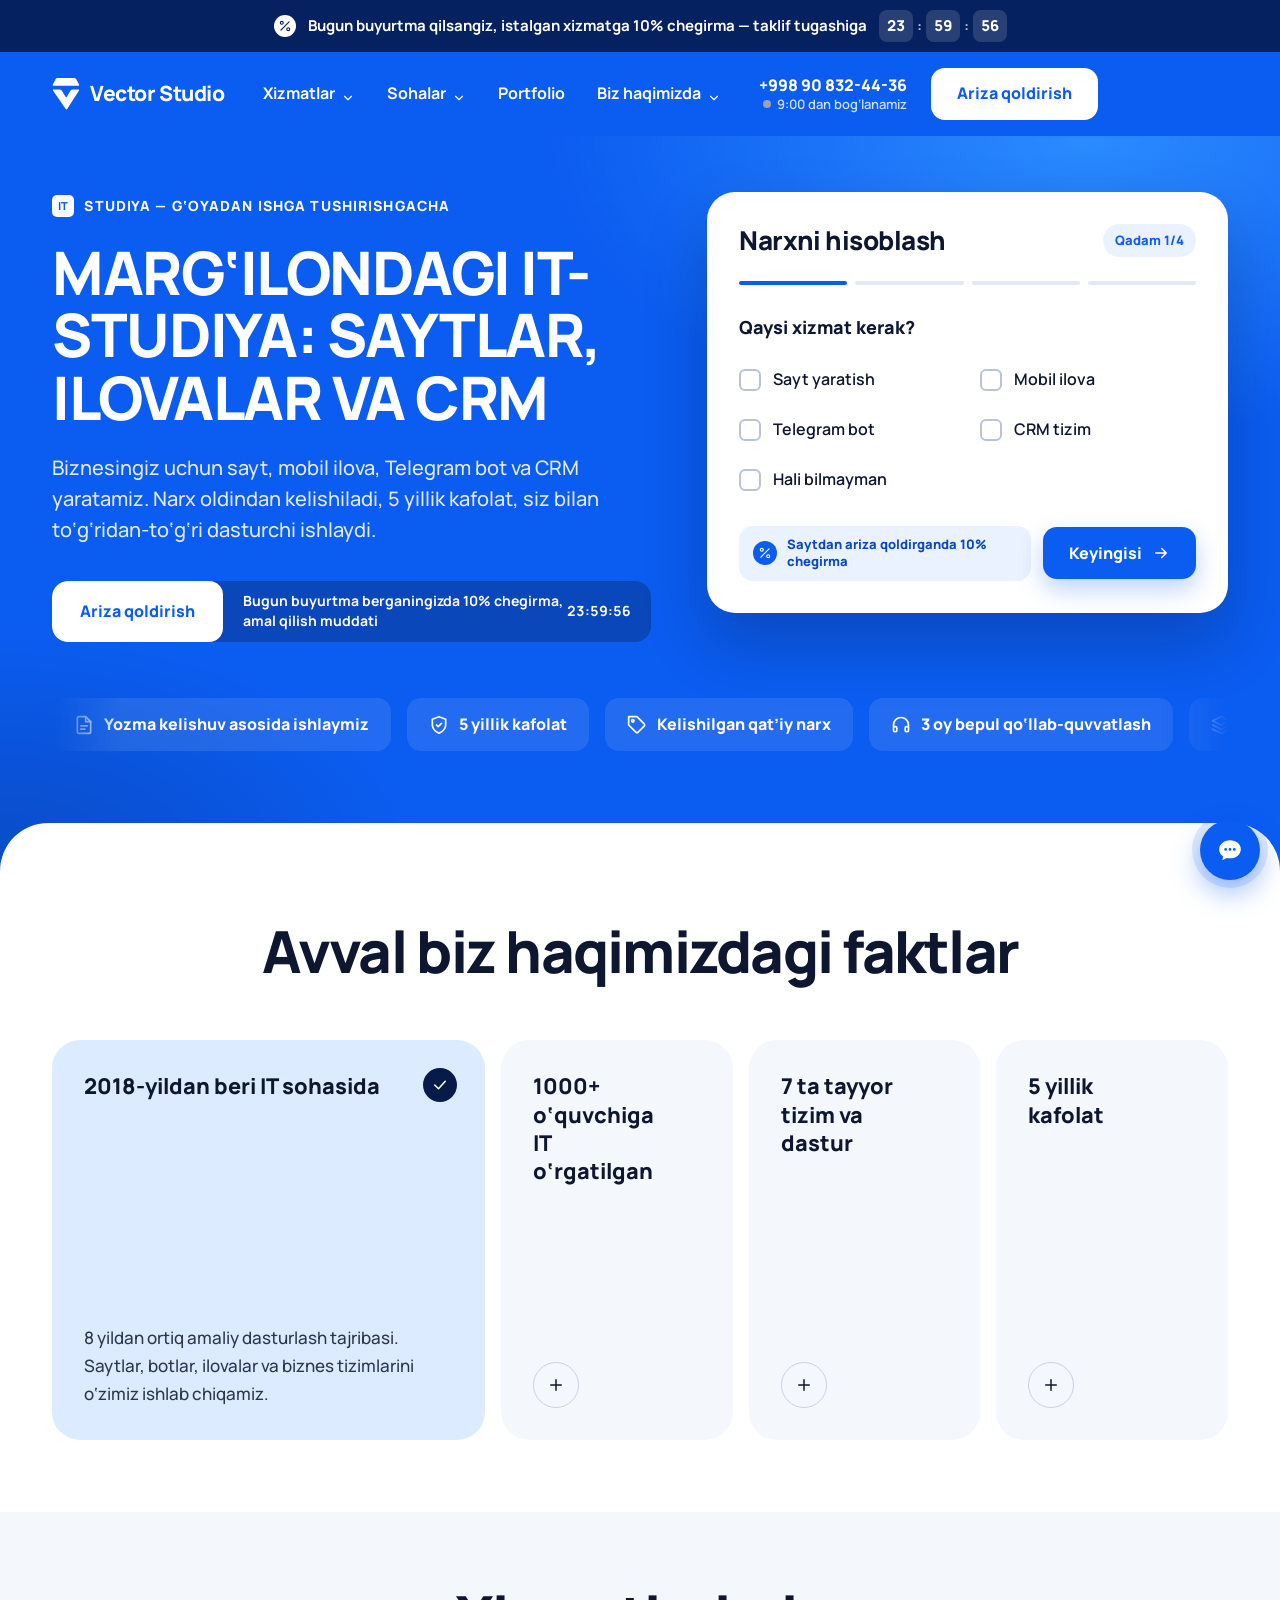
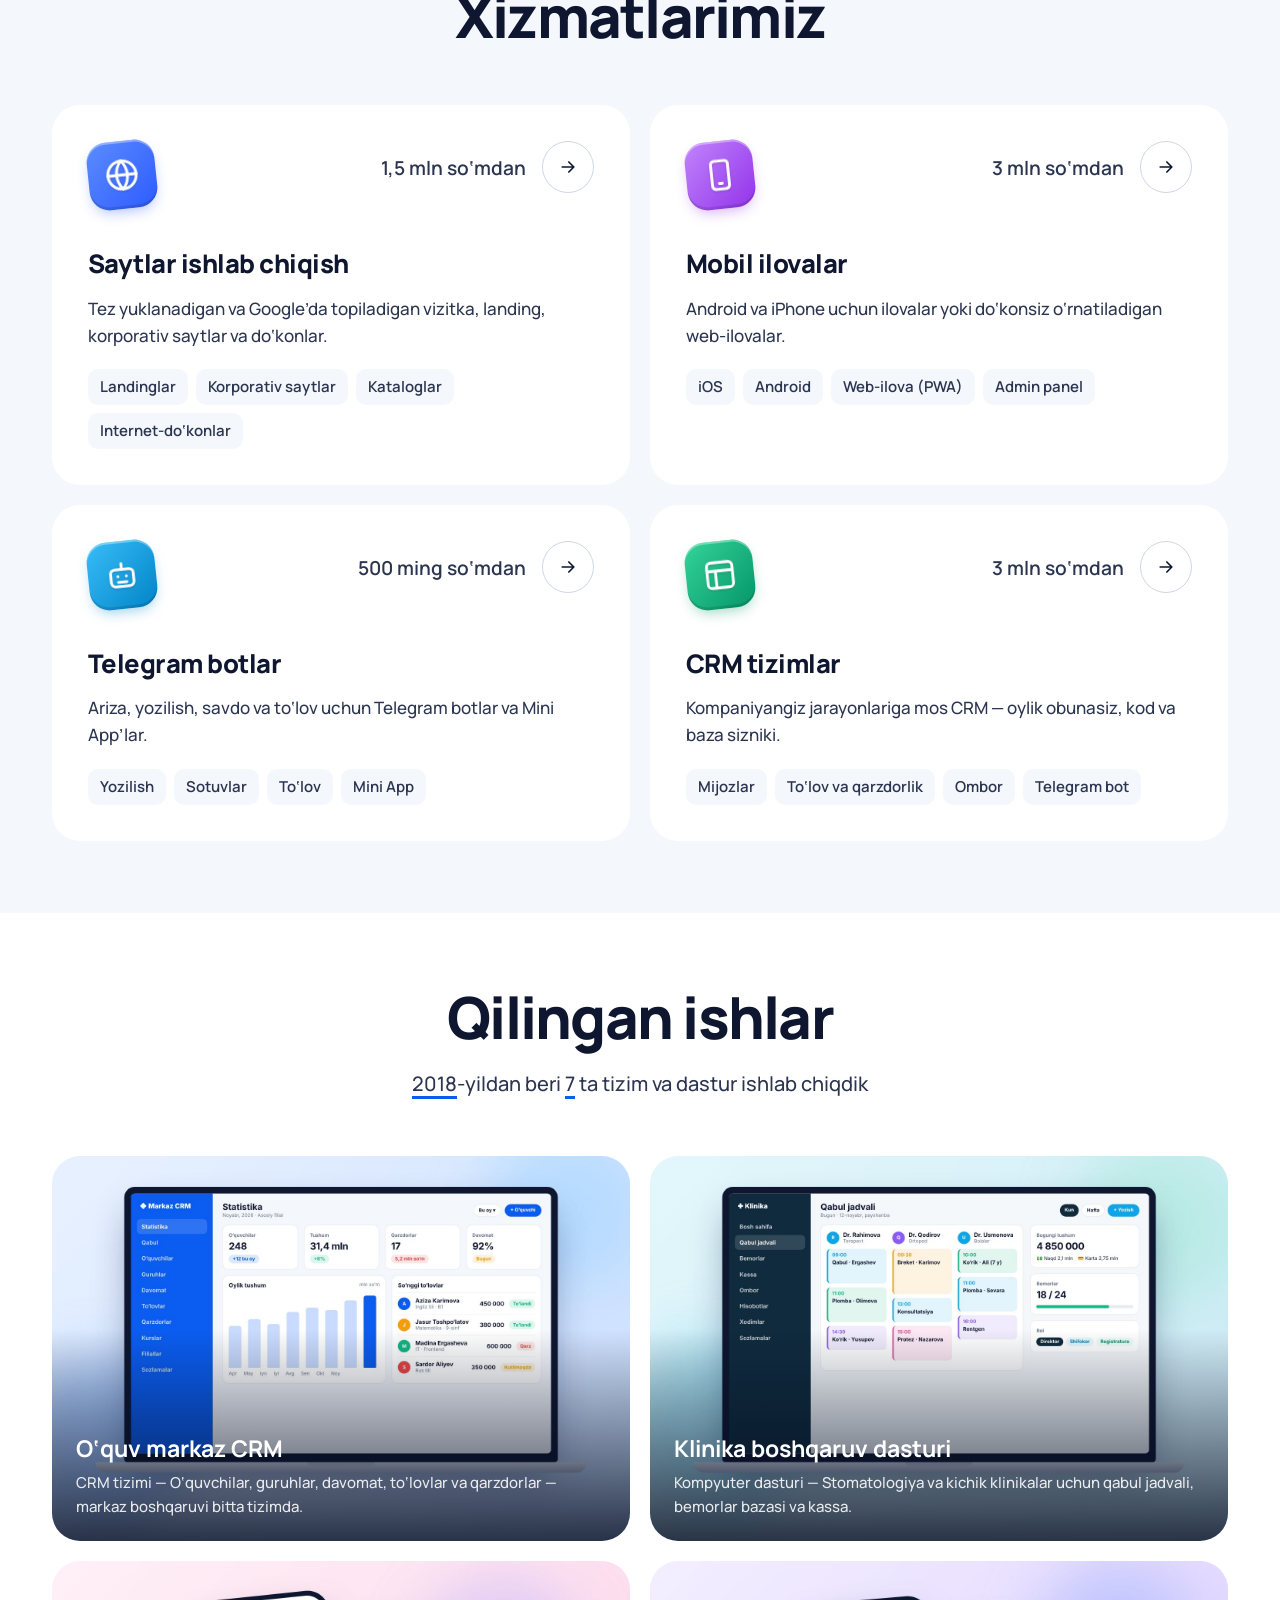
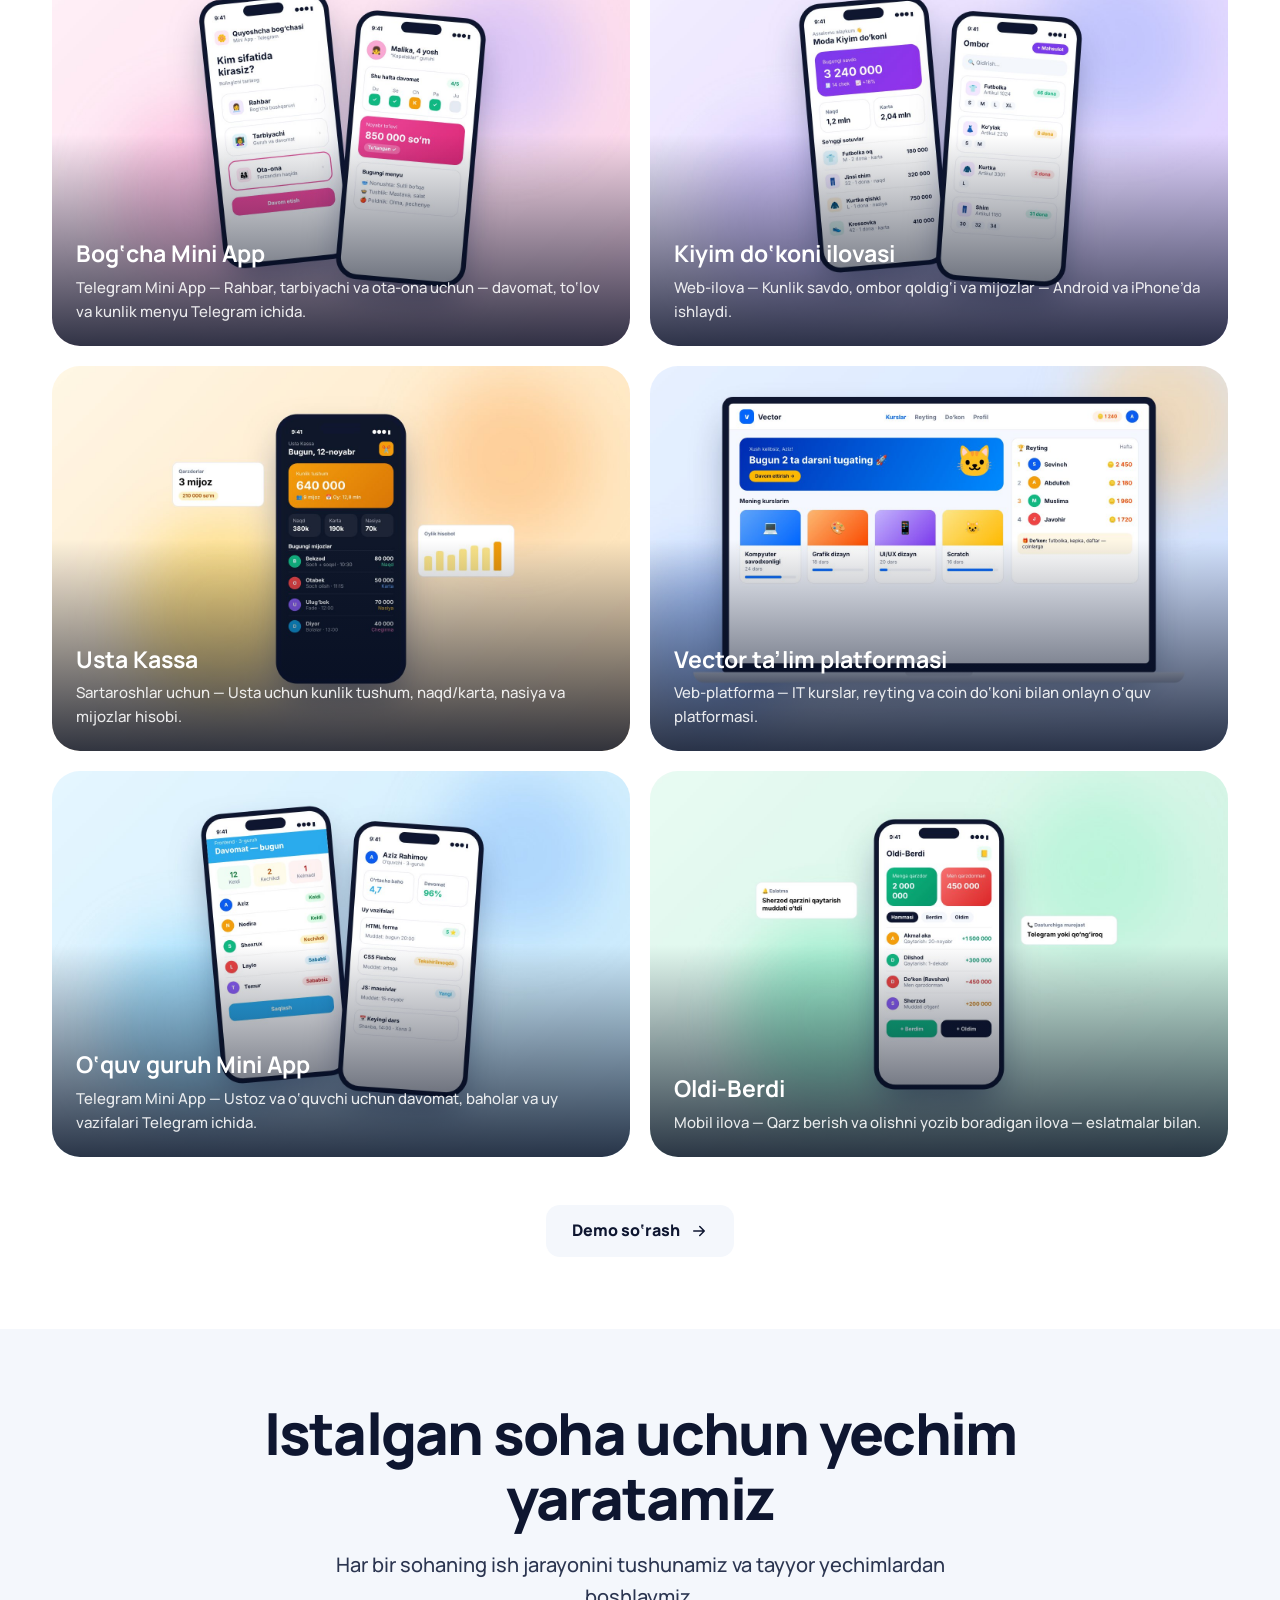
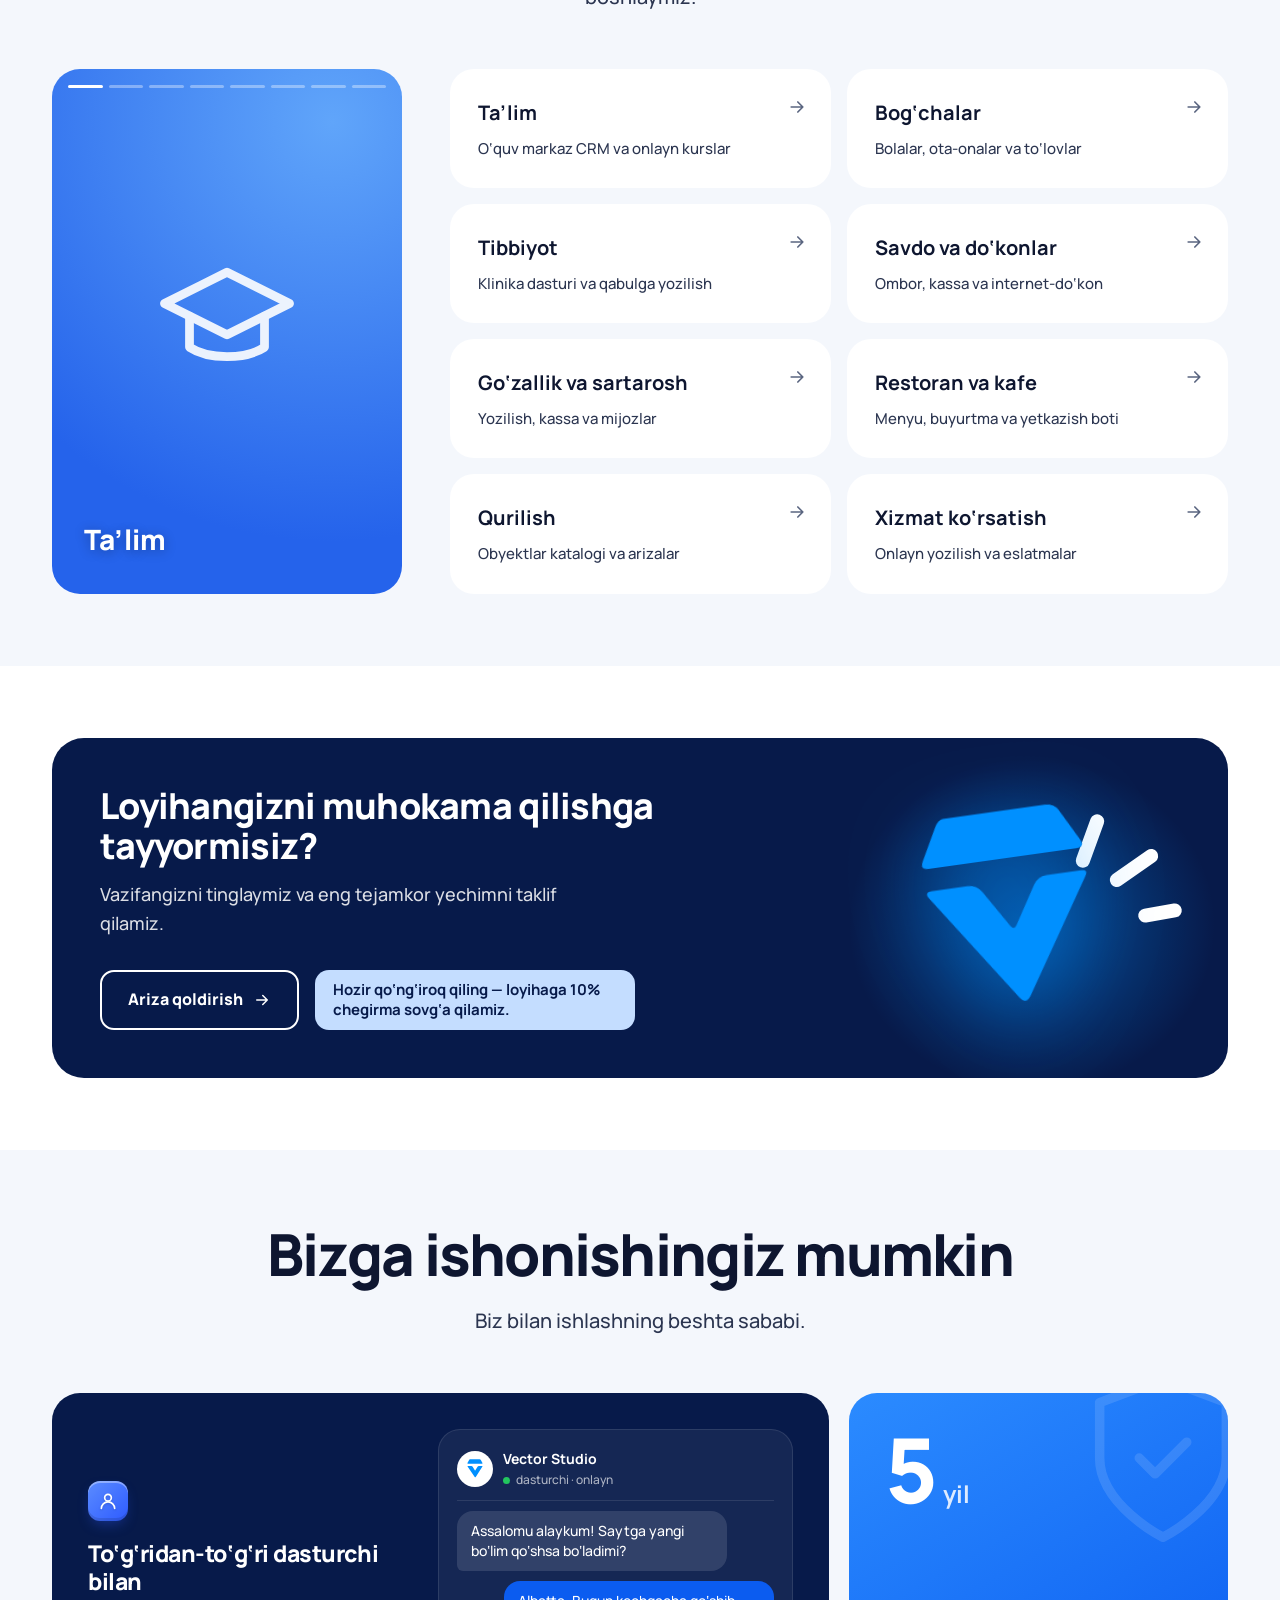
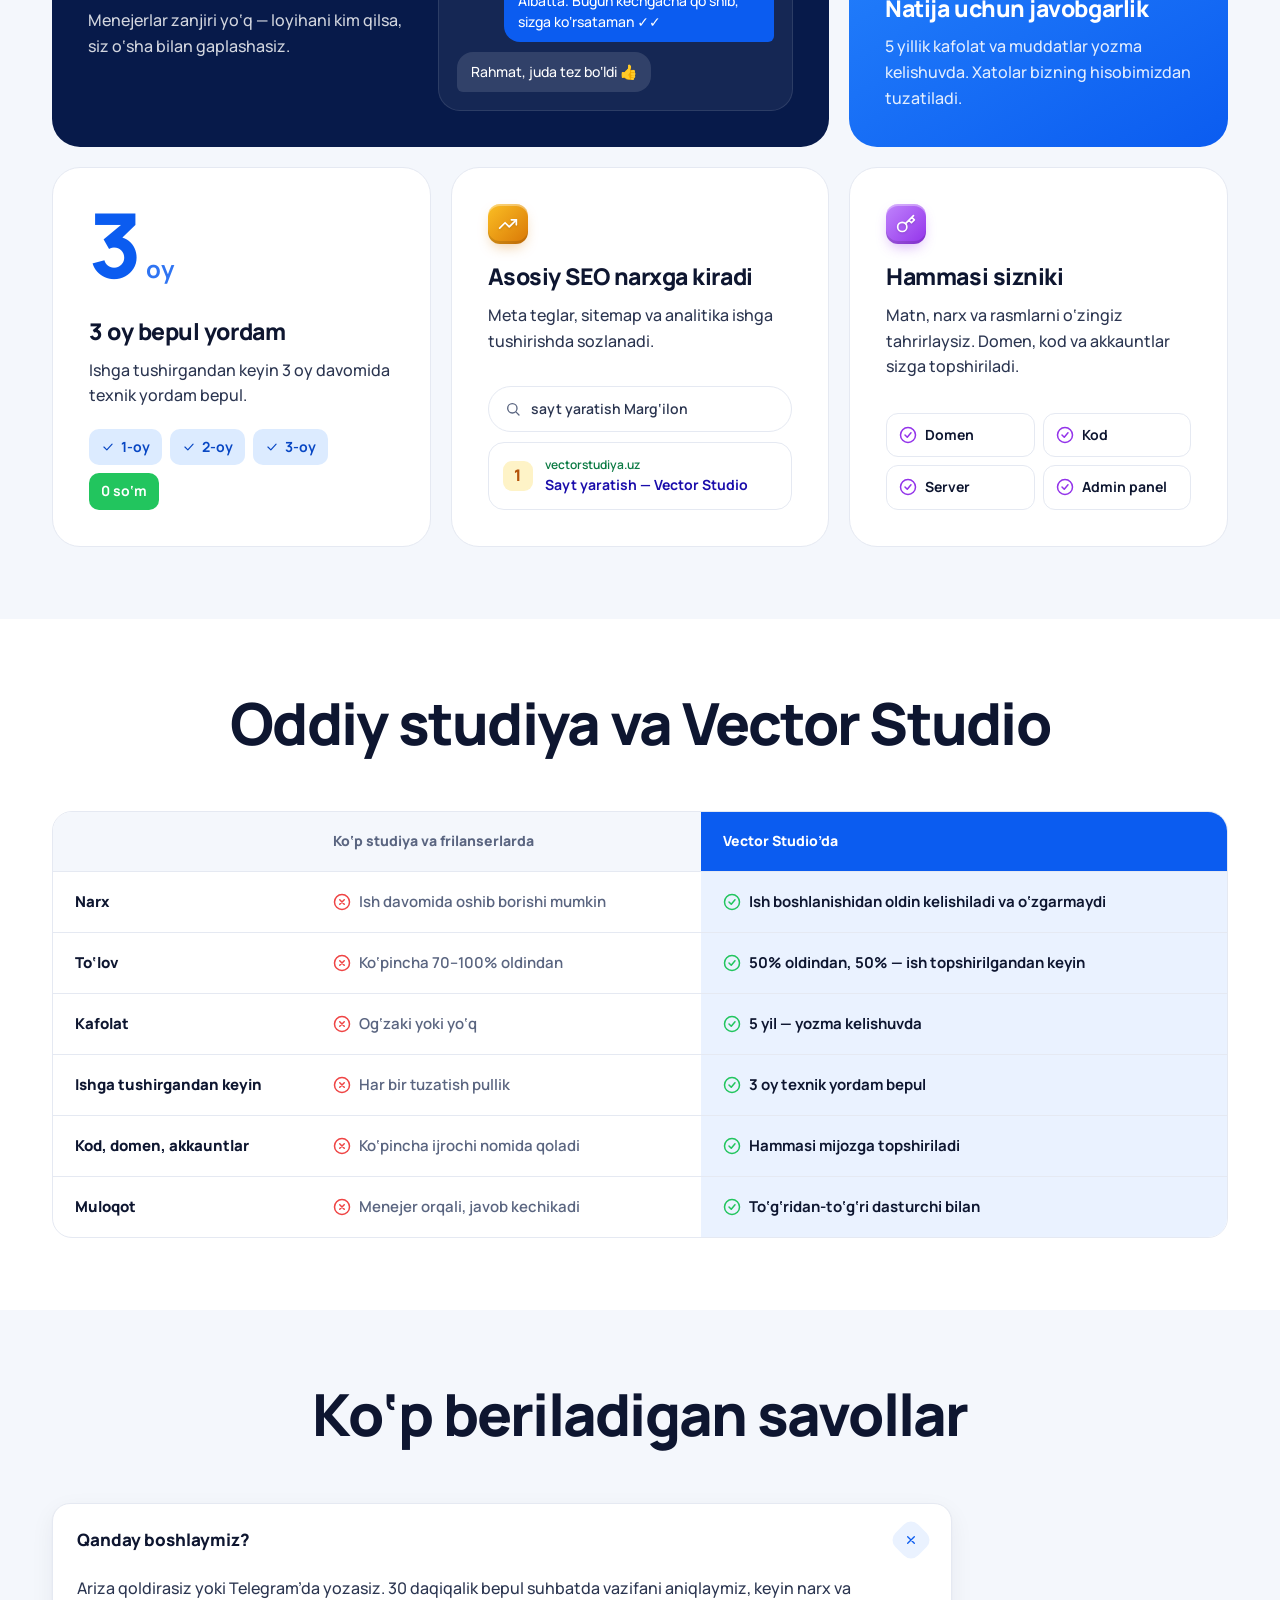
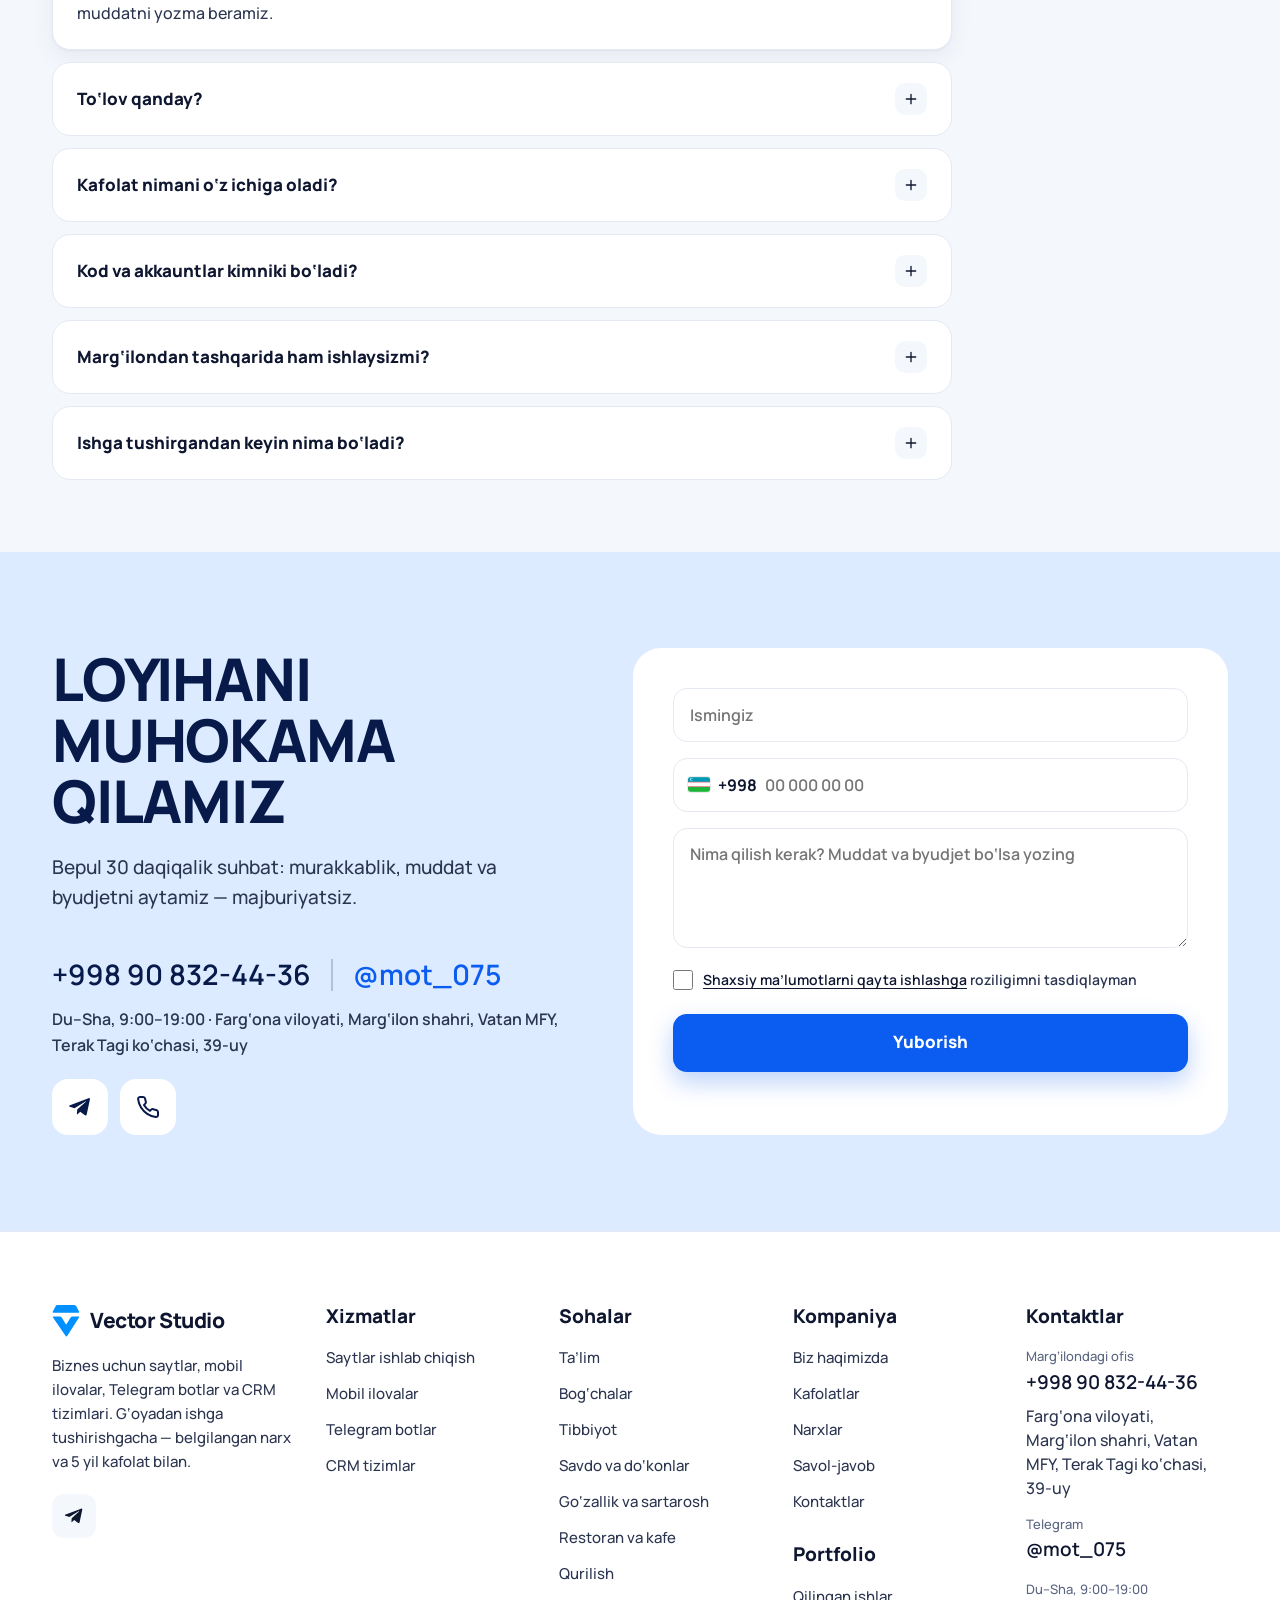
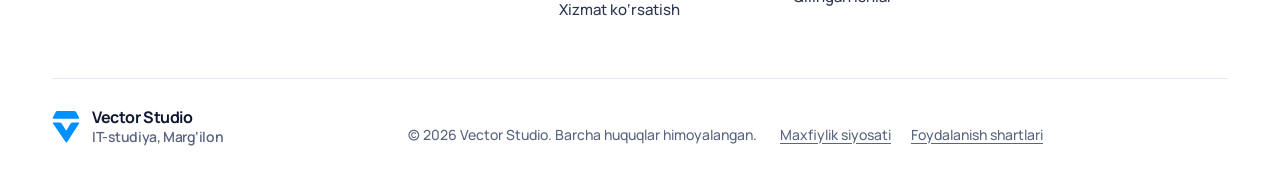
==== commit 913139a7: "Manzillar vectorstudiya.uz domeniga moslandi Co-Authored-By: Claude Opus 5.5 <noreply@anthropic.com>" ====
--- a/index.html
+++ b/index.html
@@ -6,16 +6,16 @@
 <title>Vector Studio — saytlar, ilovalar, Telegram botlar va CRM | Marg‘ilon</title>
 <meta name="description" content="Vector Studio: sayt, mobil ilova, Telegram bot va CRM yaratish. Belgilangan narx, 5 yillik kafolat, 3 oy bepul qo‘llab-quvvatlash. Marg‘ilon, Farg‘ona.">
 <meta name="theme-color" content="#0B5CF0">
-<link rel="canonical" href="https://xusniddin-del.github.io/vector-studio/">
+<link rel="canonical" href="https://vectorstudiya.uz/">
 <meta property="og:type" content="website">
 <meta property="og:locale" content="uz_UZ">
 <meta property="og:site_name" content="Vector Studio">
 <meta property="og:title" content="Vector Studio — saytlar, ilovalar, Telegram botlar va CRM | Marg‘ilon">
 <meta property="og:description" content="Vector Studio: sayt, mobil ilova, Telegram bot va CRM yaratish. Belgilangan narx, 5 yillik kafolat, 3 oy bepul qo‘llab-quvvatlash. Marg‘ilon, Farg‘ona.">
-<meta property="og:url" content="https://xusniddin-del.github.io/vector-studio/">
+<meta property="og:url" content="https://vectorstudiya.uz/">
 <link rel="icon" href="data:image/svg+xml,<svg xmlns='http://www.w3.org/2000/svg' viewBox='0 0 340 400'><path fill='%230090FF' d='M62 5H268Q286 5 294 20L328 84Q336 100 318 100H20Q2 100 10 84L44 20Q52 5 62 5Z'/><path fill='%230090FF' d='M20 145H92Q110 145 120 161L166 236Q172 245 178 236L224 161Q234 145 252 145H322Q336 145 328 158L186 380Q175 396 164 380L12 158Q4 145 20 145Z'/></svg>">
 <script type="application/ld+json">
-{"@context":"https://schema.org","@type":"LocalBusiness","name":"Vector Studio","description":"Saytlar, mobil ilovalar, Telegram botlar va CRM tizimlari ishlab chiqish","url":"https://xusniddin-del.github.io/vector-studio/","telephone":"+998908324436","openingHours":"Mo-Sa 09:00-19:00","address":{"@type":"PostalAddress","streetAddress":"Vatan MFY, Terak Tagi ko‘chasi, 39-uy","addressLocality":"Marg‘ilon","addressRegion":"Farg‘ona viloyati","addressCountry":"UZ"},"sameAs":["https://t.me/mot_075"]}
+{"@context":"https://schema.org","@type":"LocalBusiness","name":"Vector Studio","description":"Saytlar, mobil ilovalar, Telegram botlar va CRM tizimlari ishlab chiqish","url":"https://vectorstudiya.uz/","telephone":"+998908324436","openingHours":"Mo-Sa 09:00-19:00","address":{"@type":"PostalAddress","streetAddress":"Vatan MFY, Terak Tagi ko‘chasi, 39-uy","addressLocality":"Marg‘ilon","addressRegion":"Farg‘ona viloyati","addressCountry":"UZ"},"sameAs":["https://t.me/mot_075"]}
 </script>
 <link rel="preconnect" href="https://fonts.googleapis.com">
 <link rel="preconnect" href="https://fonts.gstatic.com" crossorigin>
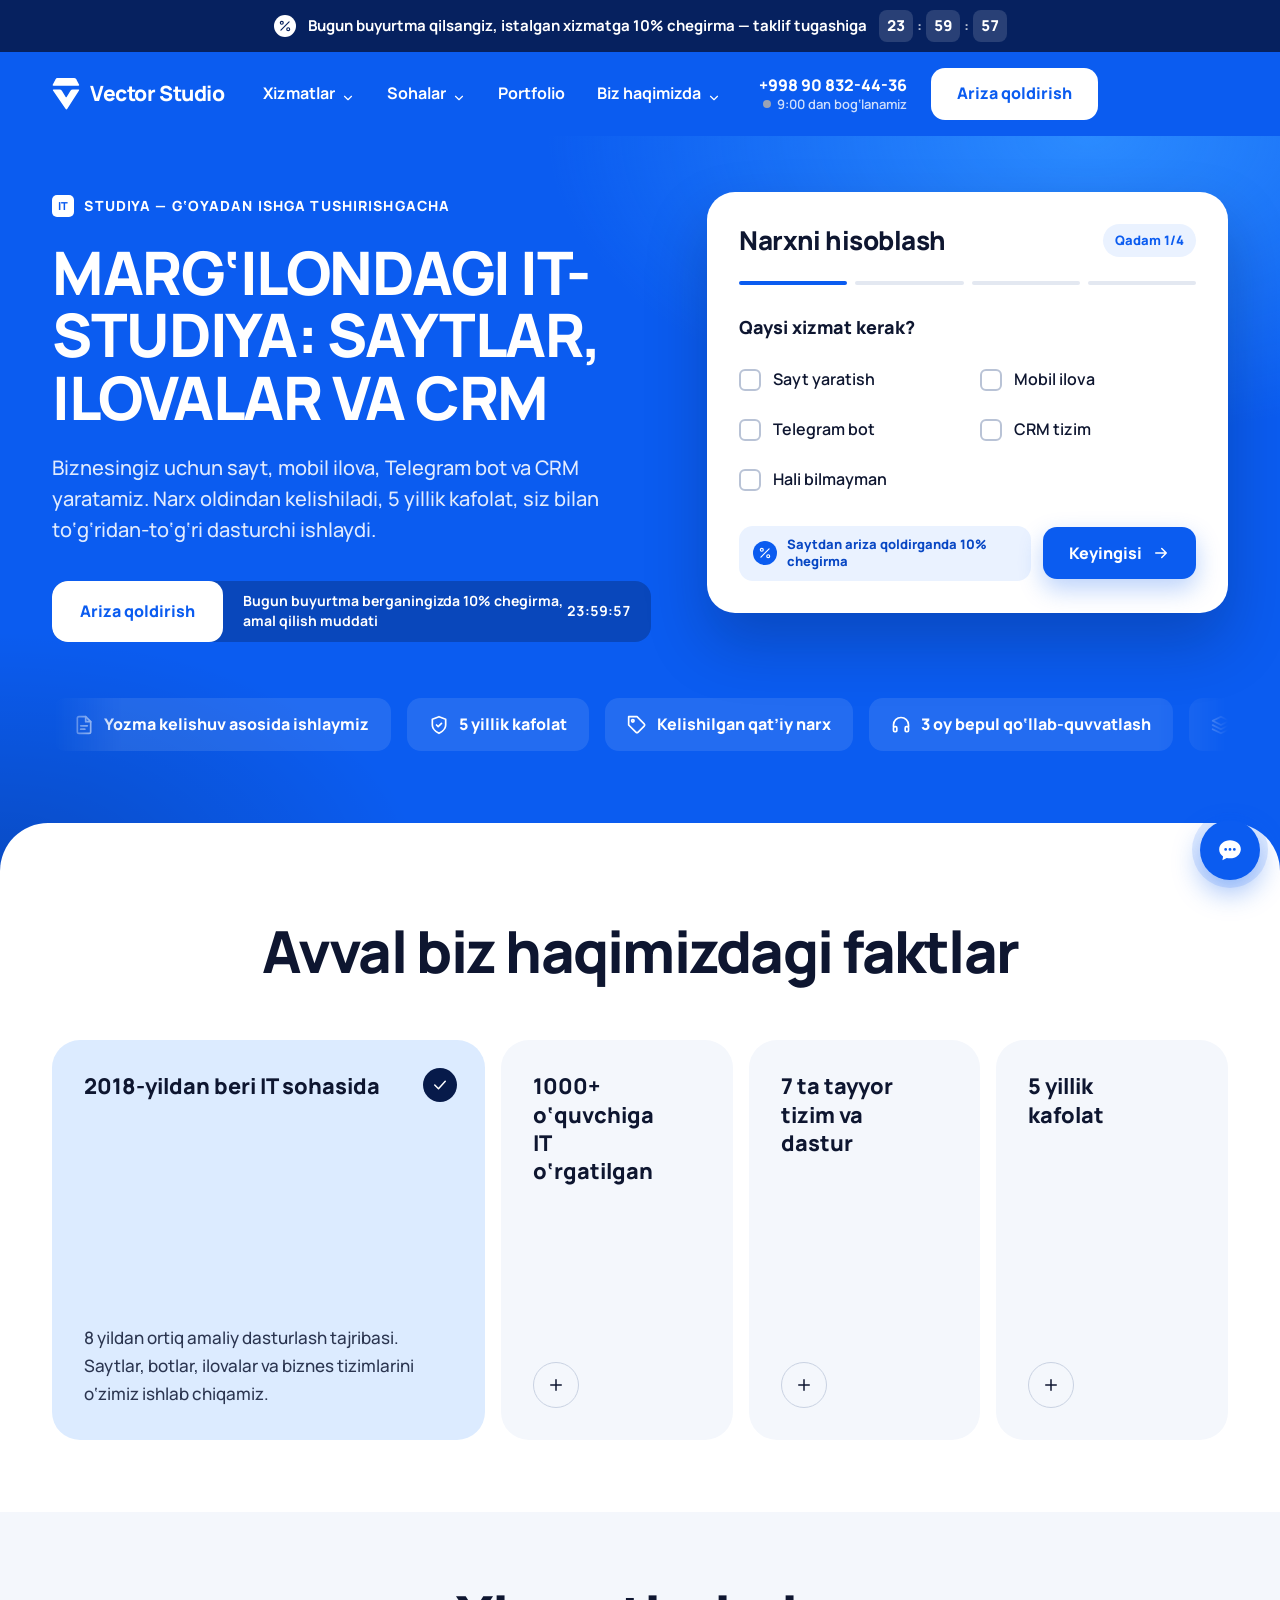
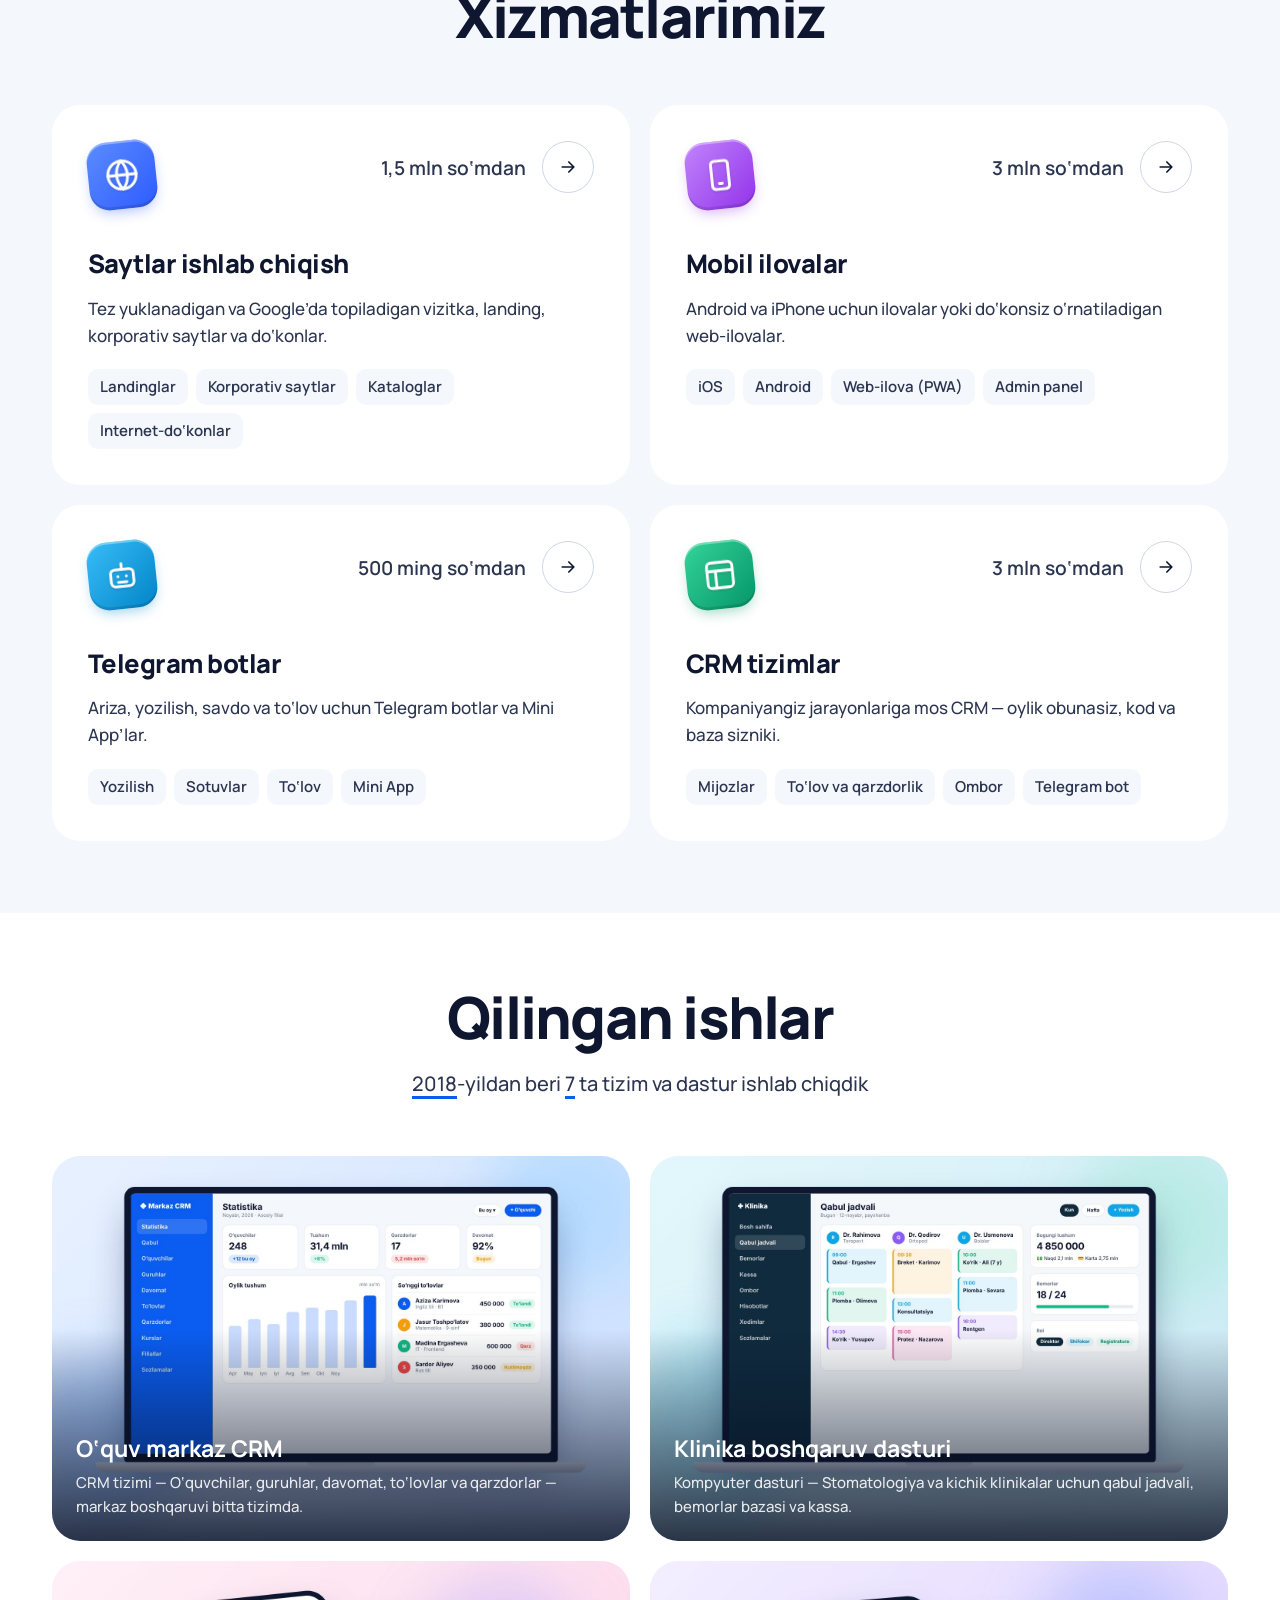
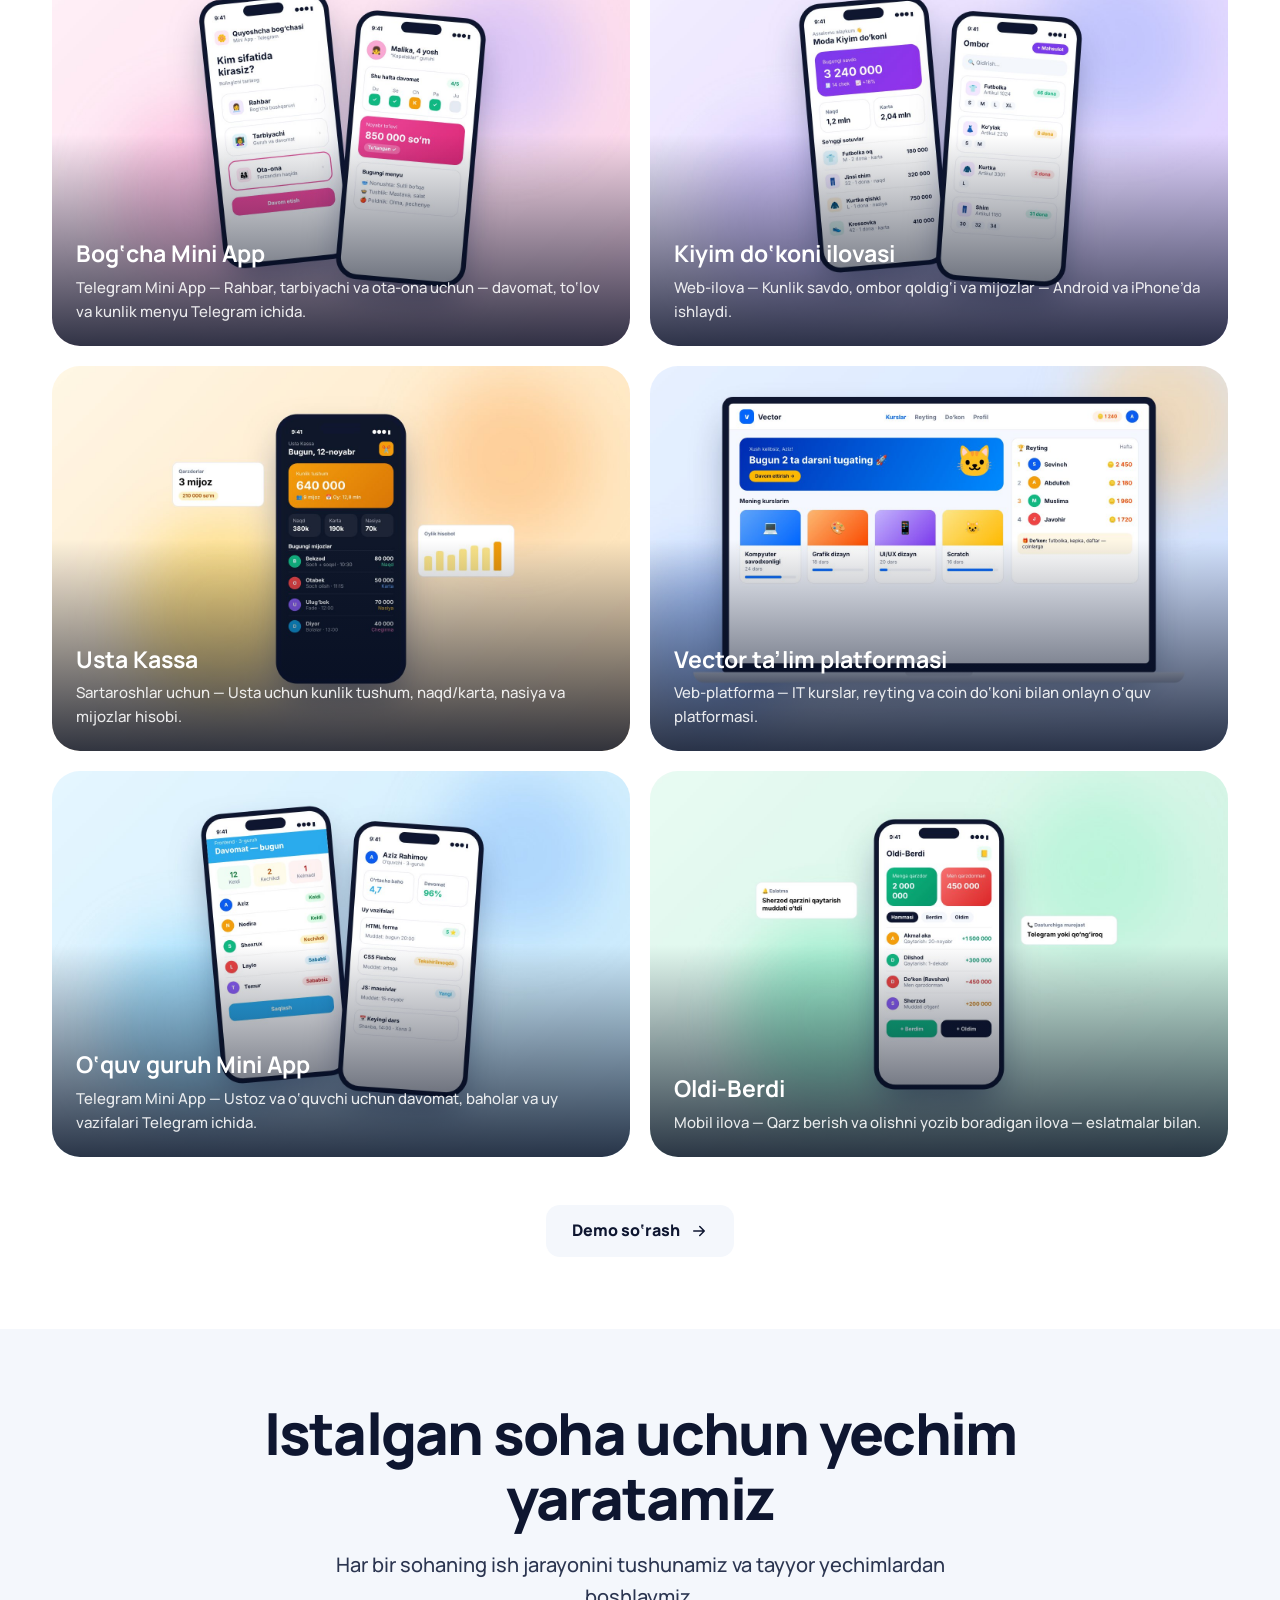
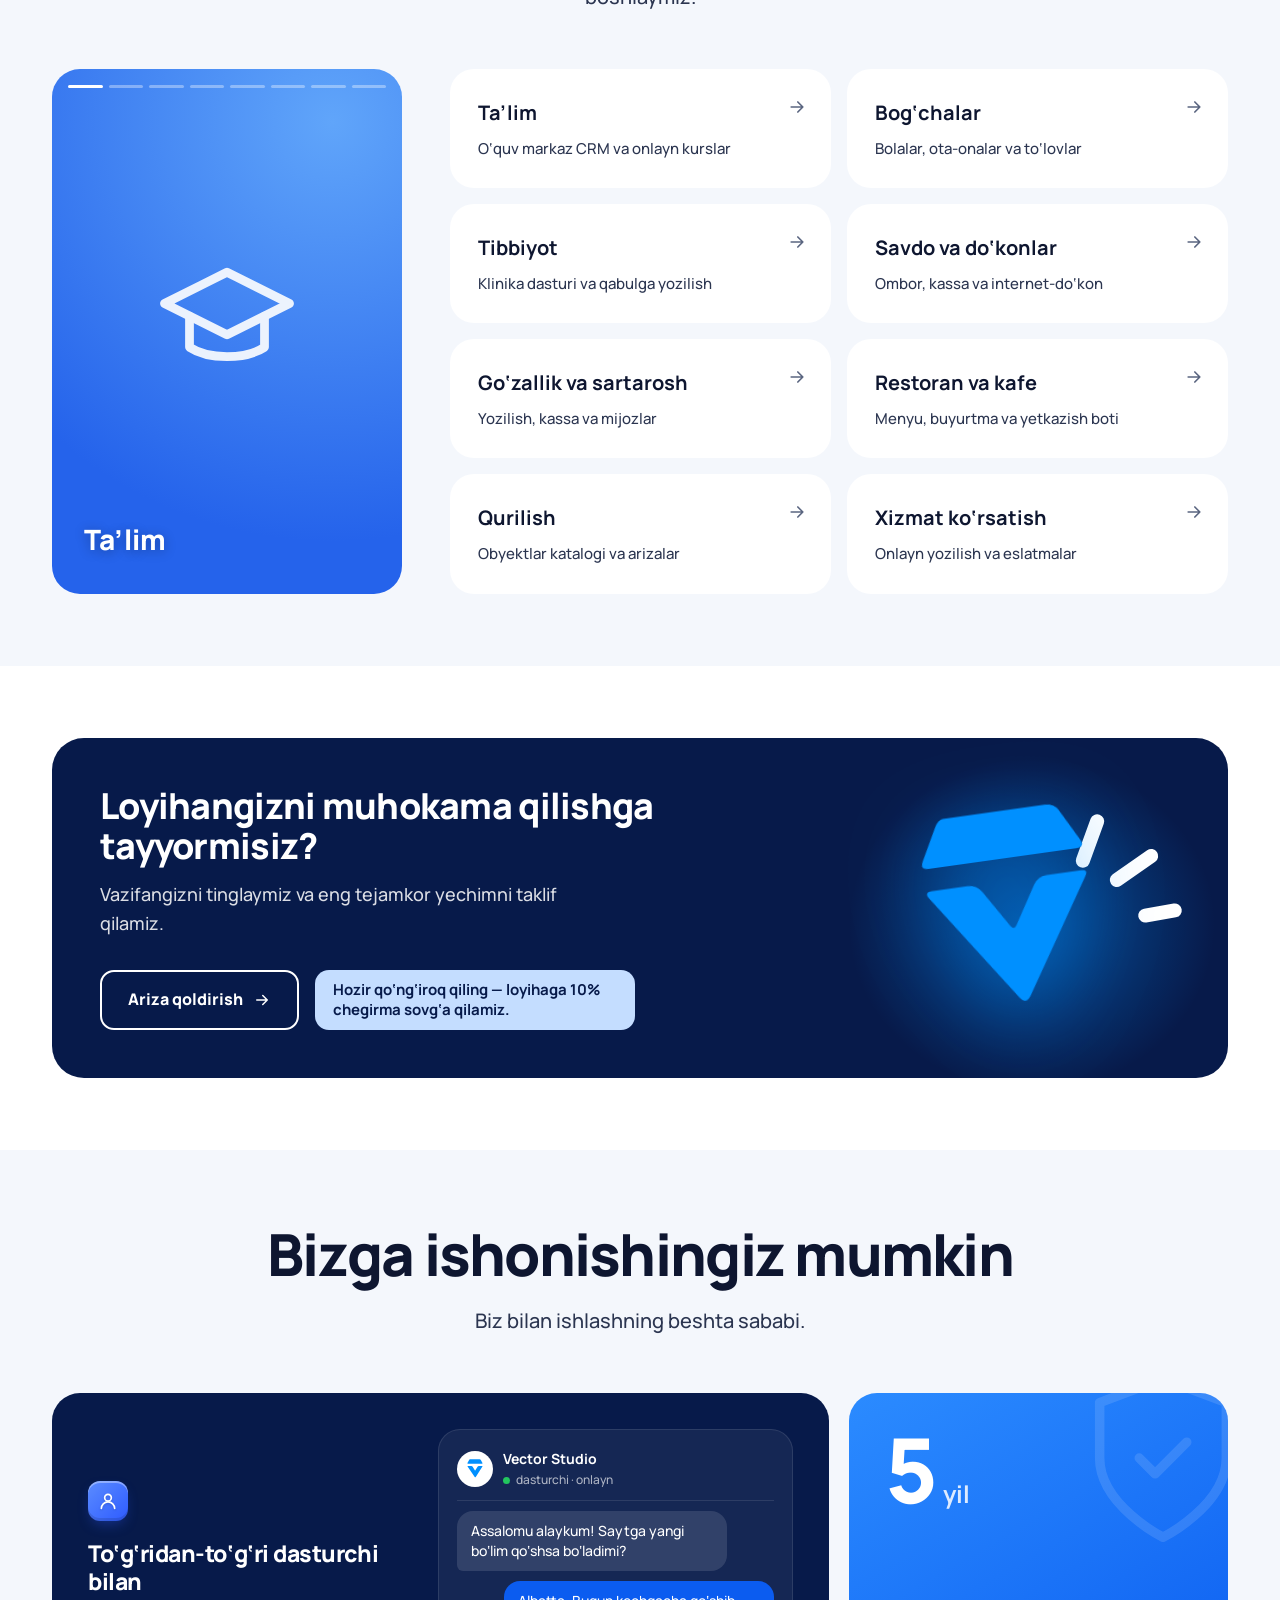
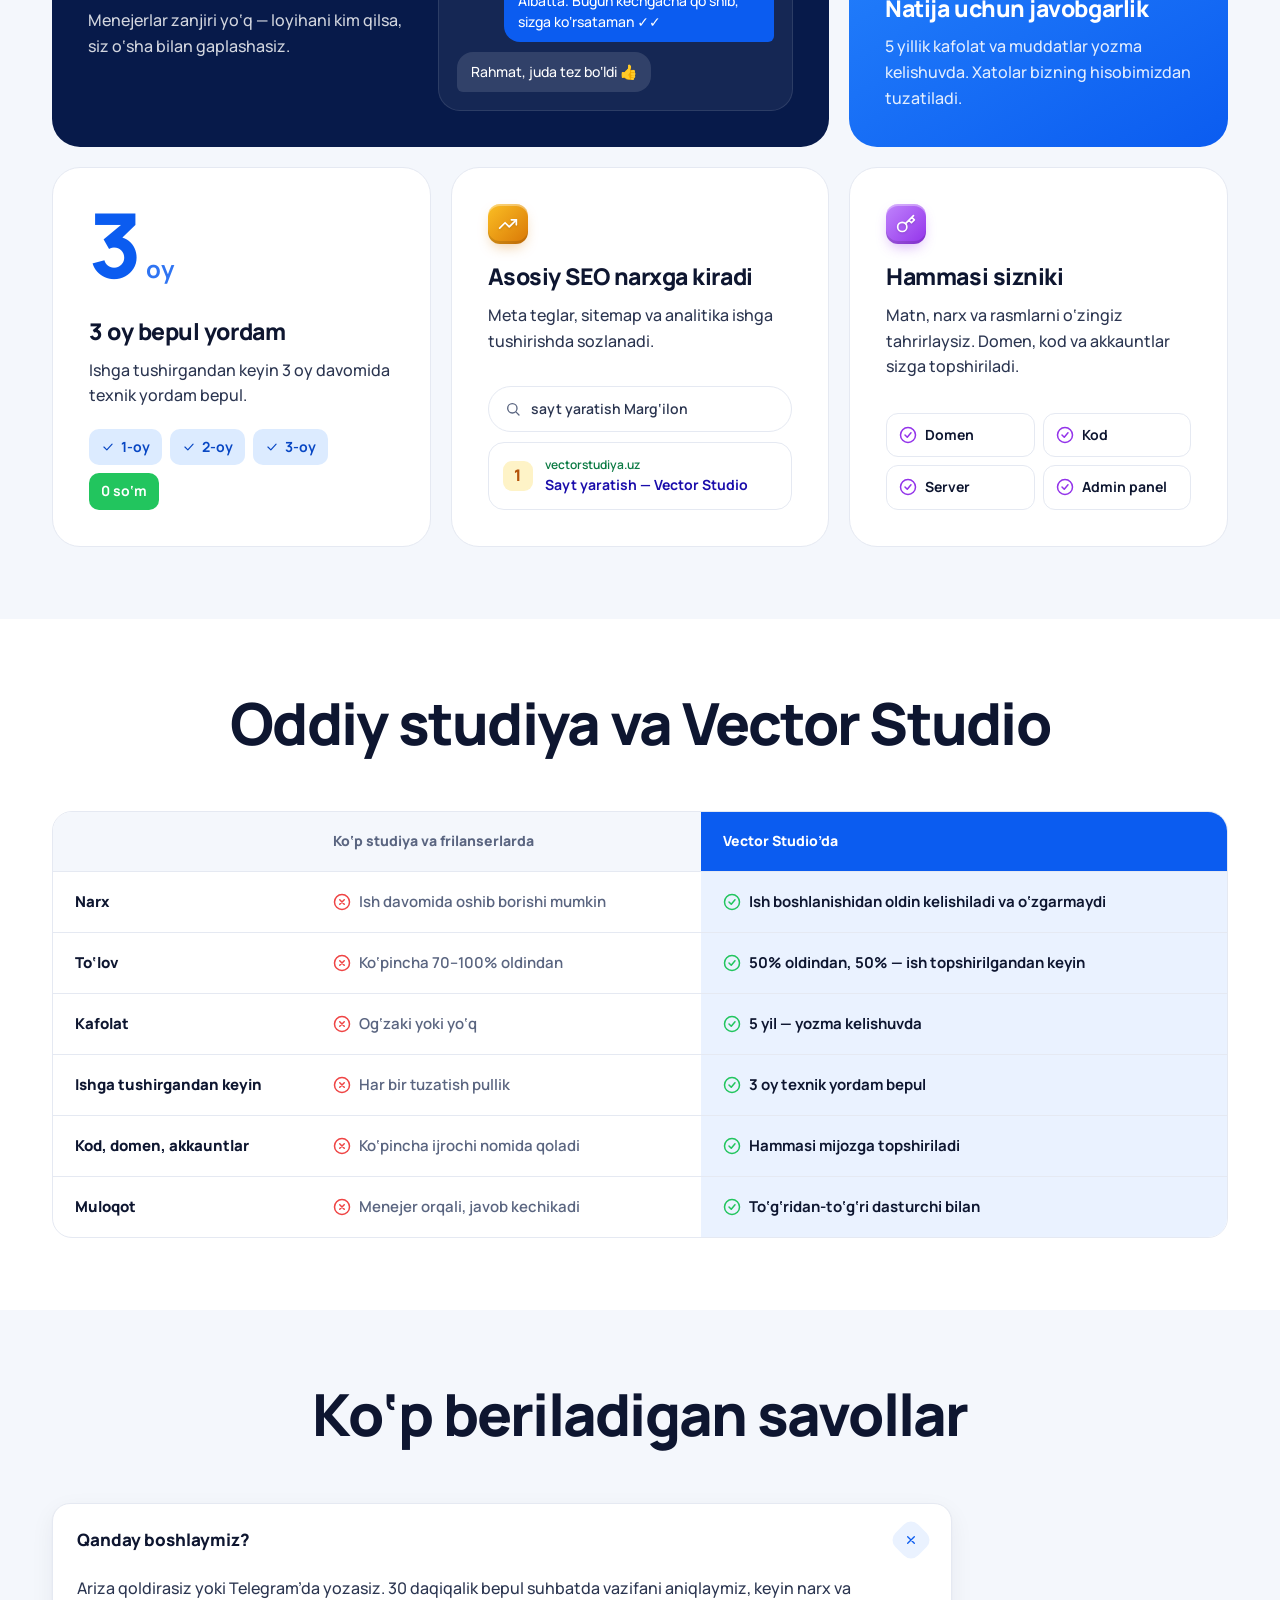
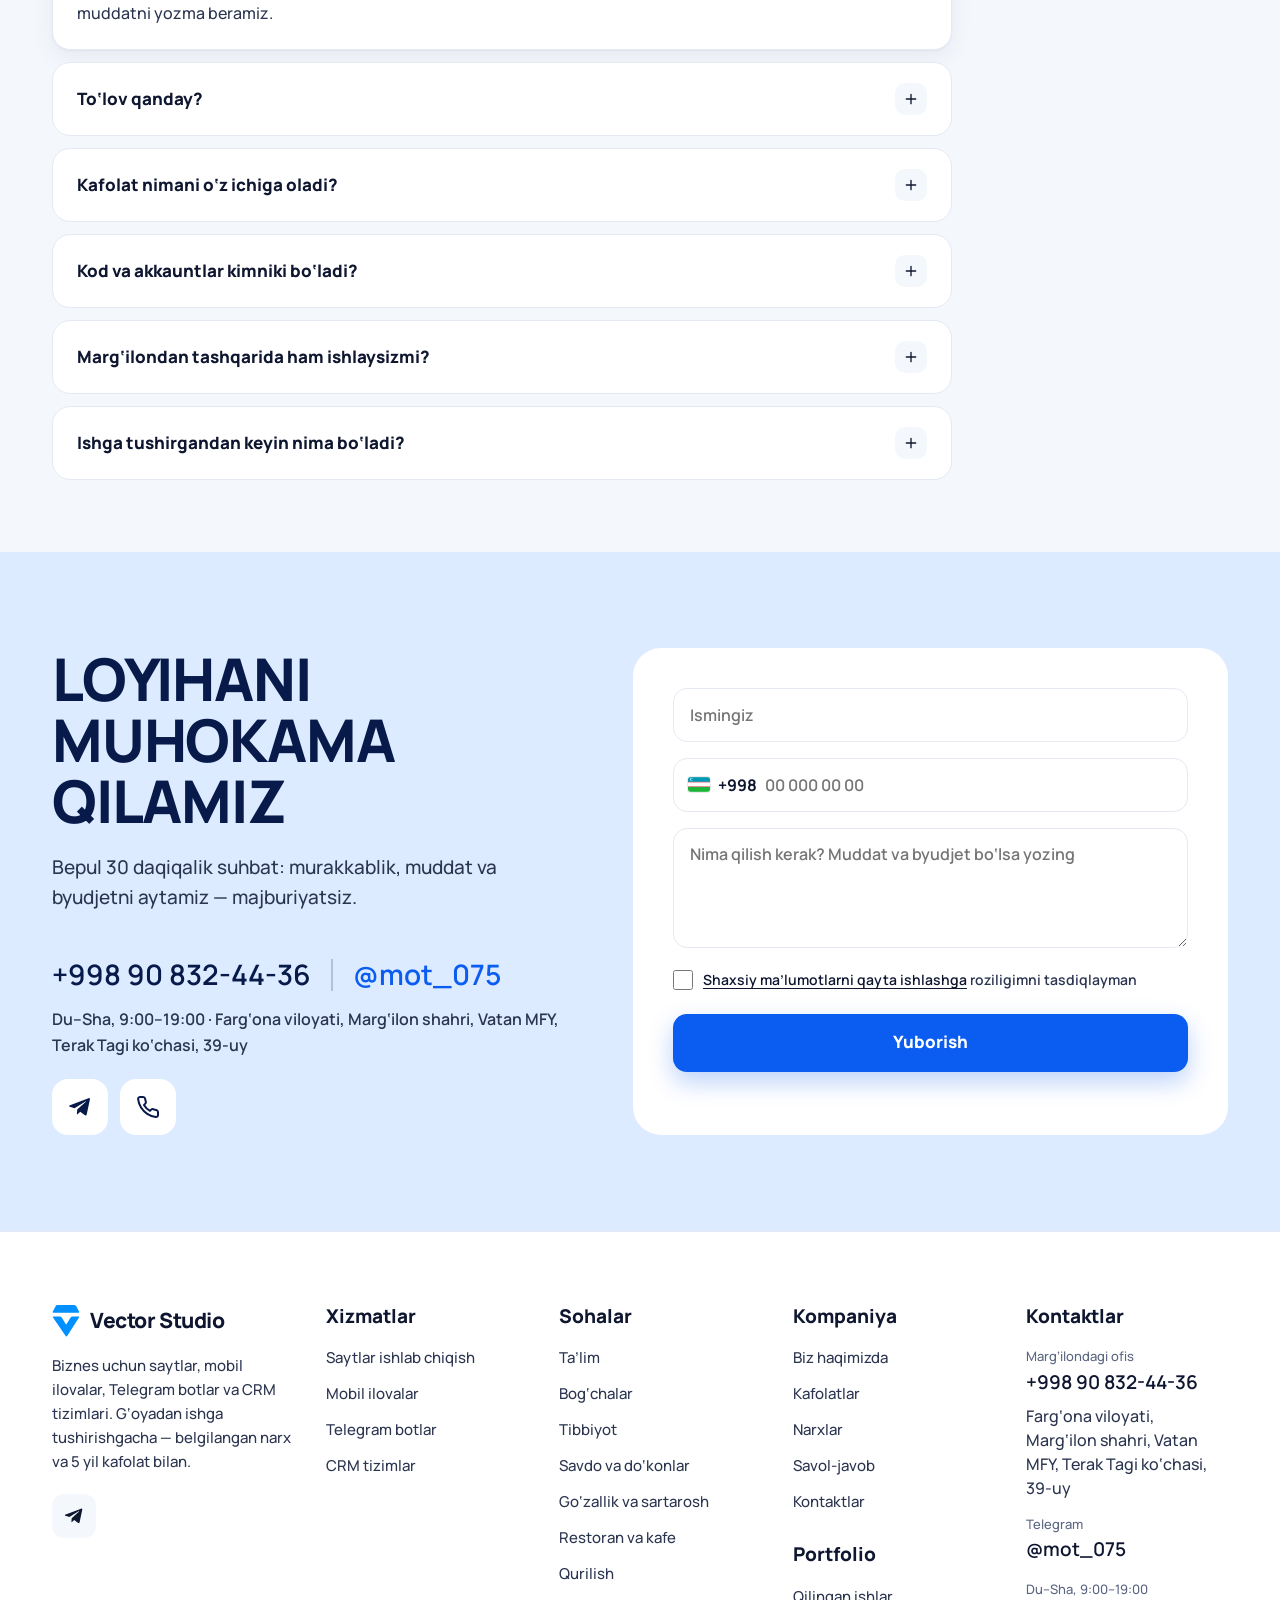
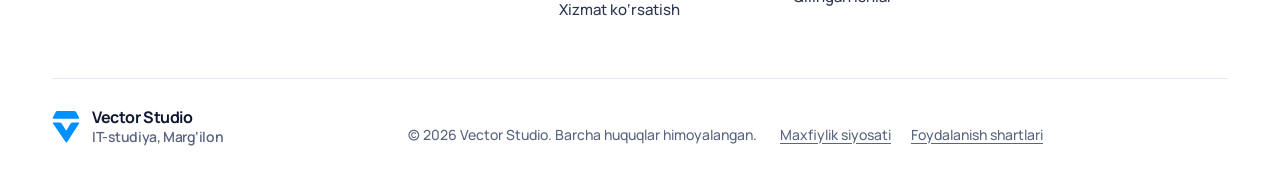
==== commit bb5ce540: "Google Search Console tasdiqlash kodi Co-Authored-By: Claude Opus 5.5 <noreply@anthropic.com> Claude" ====
--- a/index.html
+++ b/index.html
@@ -5,6 +5,7 @@
 <meta name="viewport" content="width=device-width, initial-scale=1">
 <title>Vector Studio — saytlar, ilovalar, Telegram botlar va CRM | Marg‘ilon</title>
 <meta name="description" content="Vector Studio: sayt, mobil ilova, Telegram bot va CRM yaratish. Belgilangan narx, 5 yillik kafolat, 3 oy bepul qo‘llab-quvvatlash. Marg‘ilon, Farg‘ona.">
+<meta name="google-site-verification" content="Itj4W6EsGZu4Aqds2MT6LfFgWljH-fBKxO7UjV5S8rw">
 <meta name="theme-color" content="#0B5CF0">
 <link rel="canonical" href="https://vectorstudiya.uz/">
 <meta property="og:type" content="website">
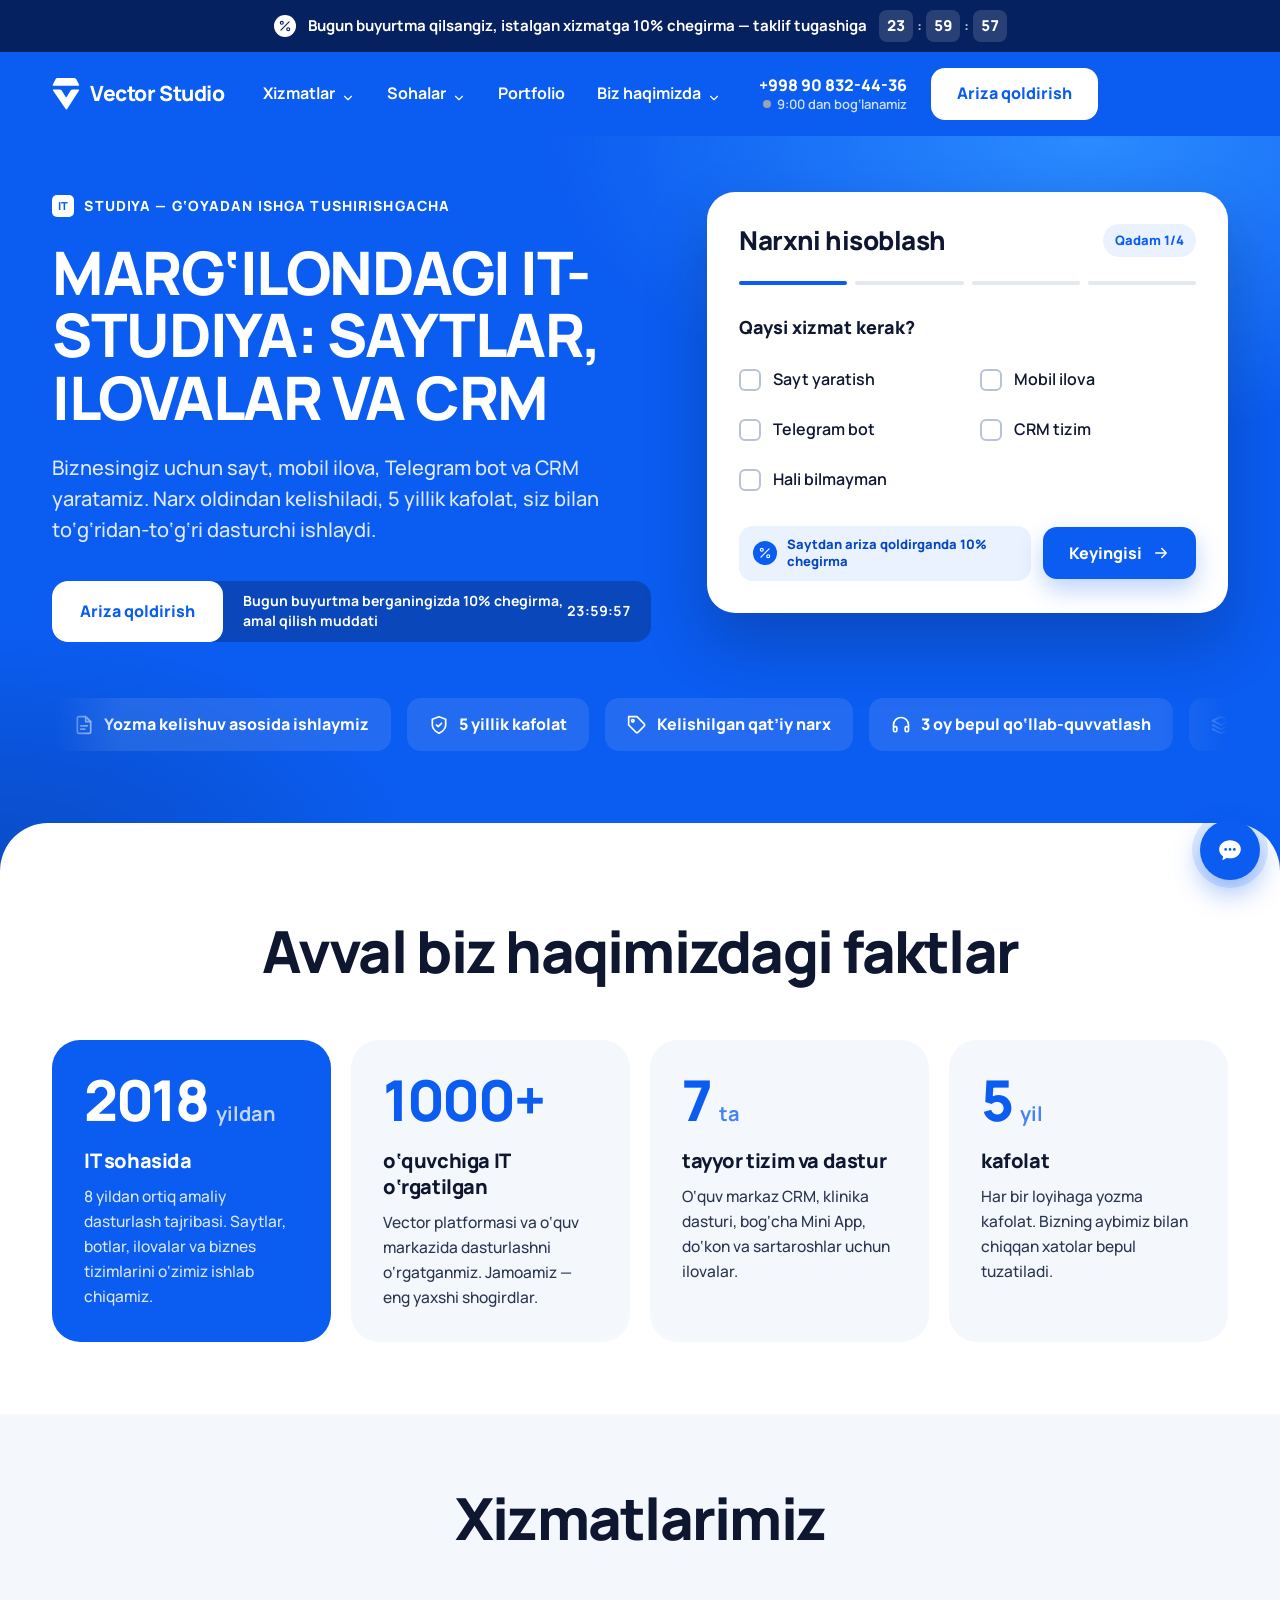
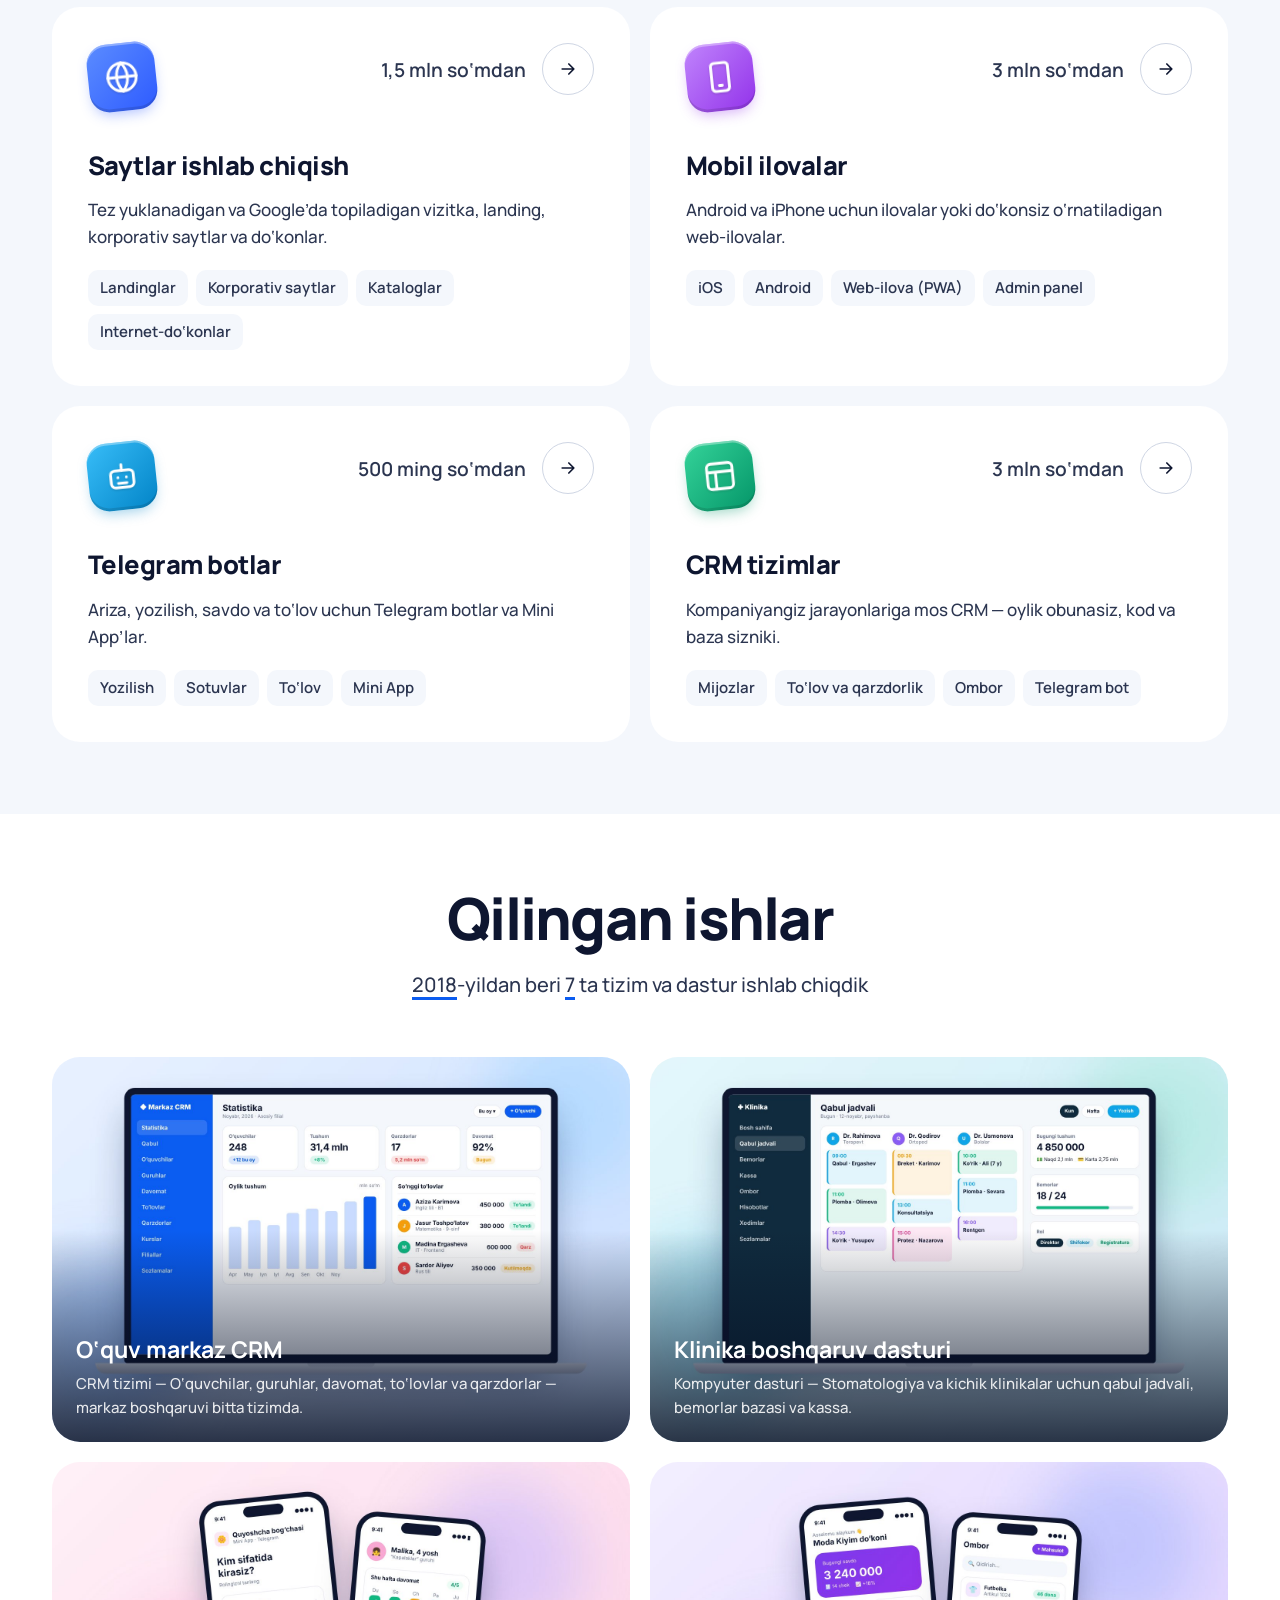
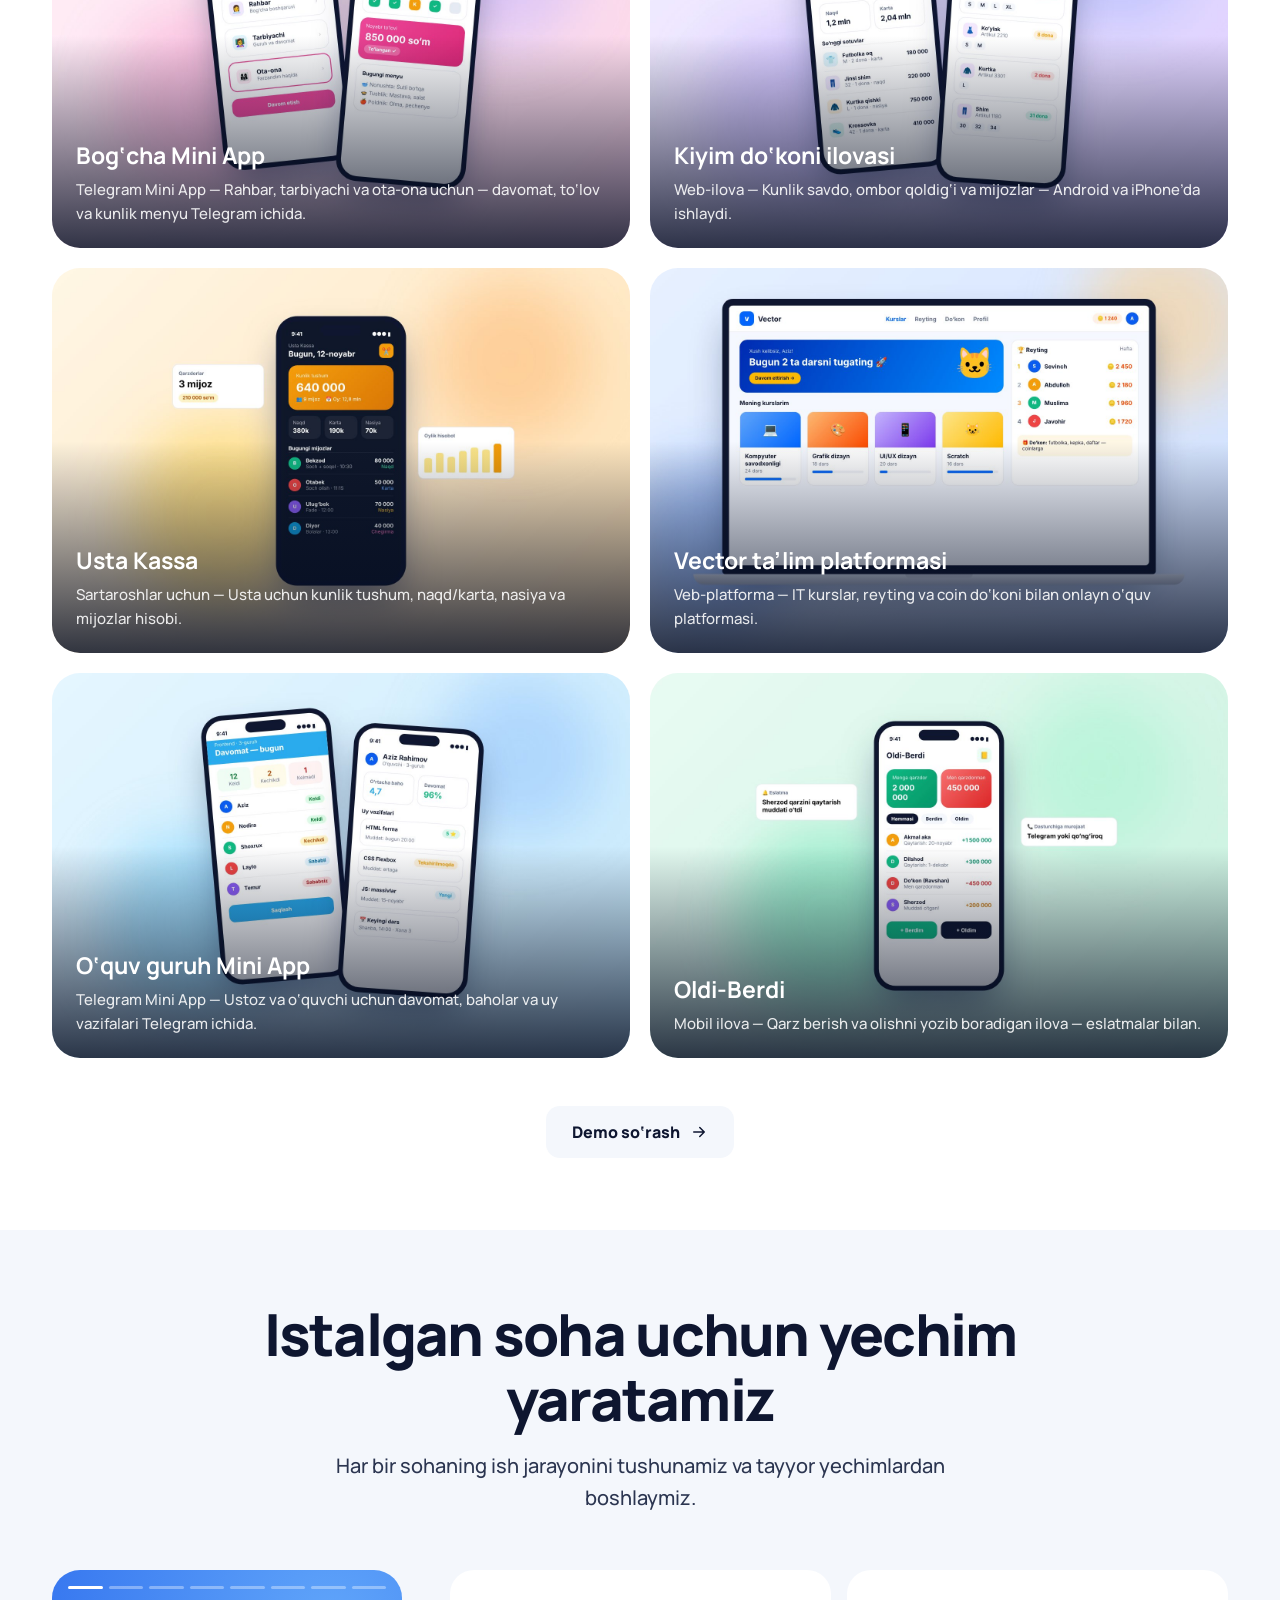
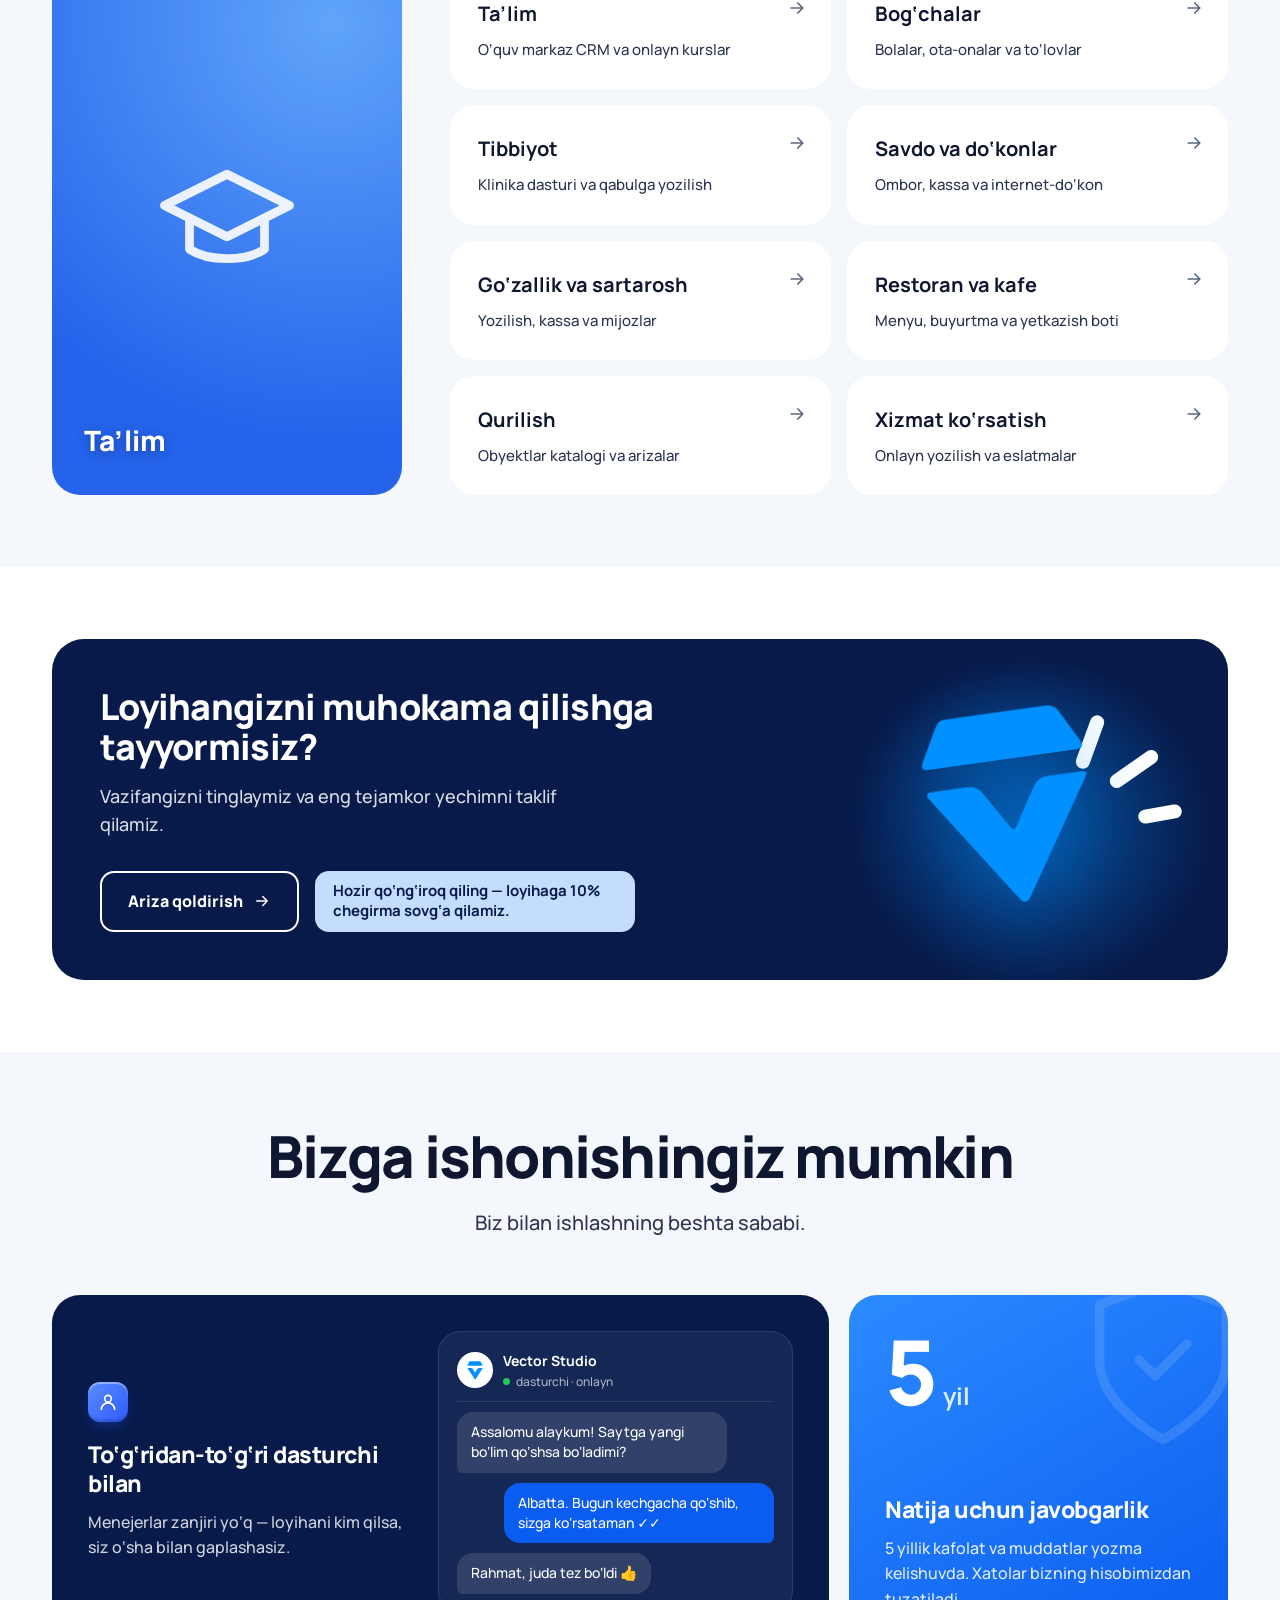
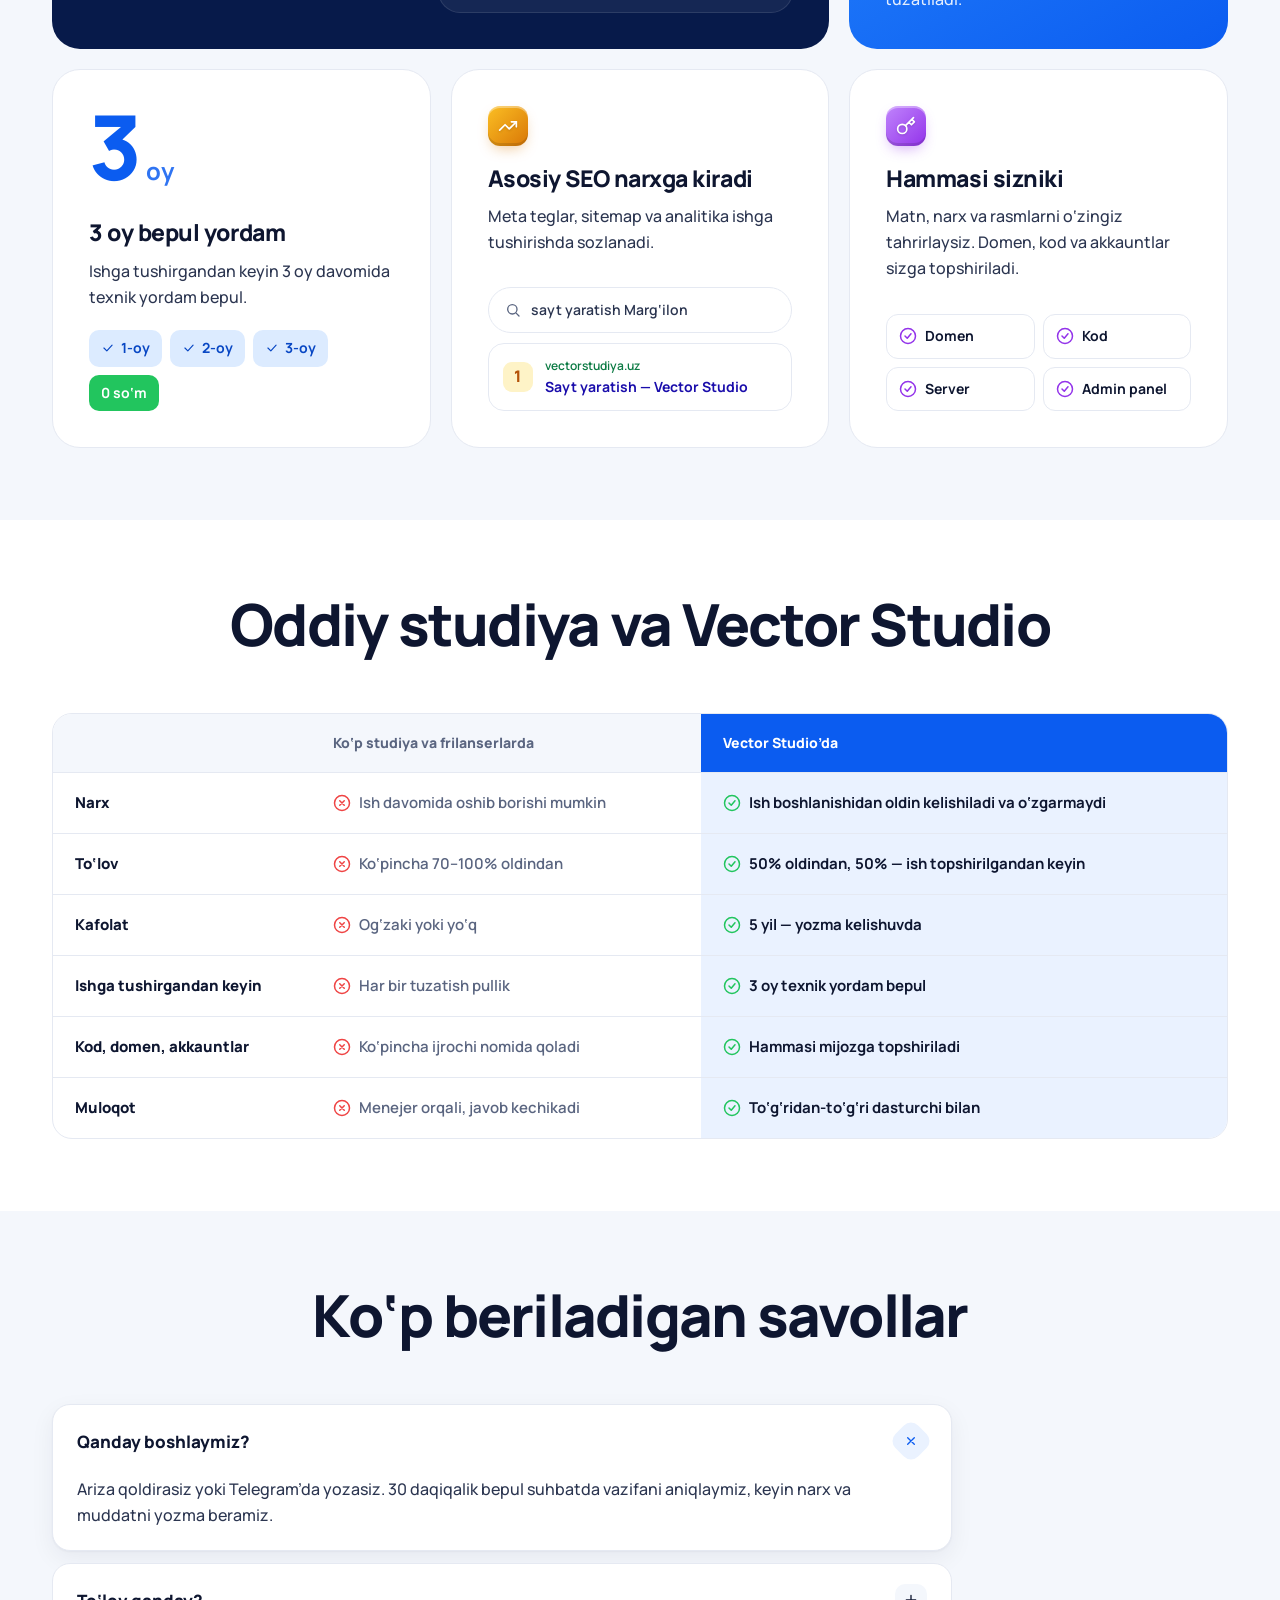
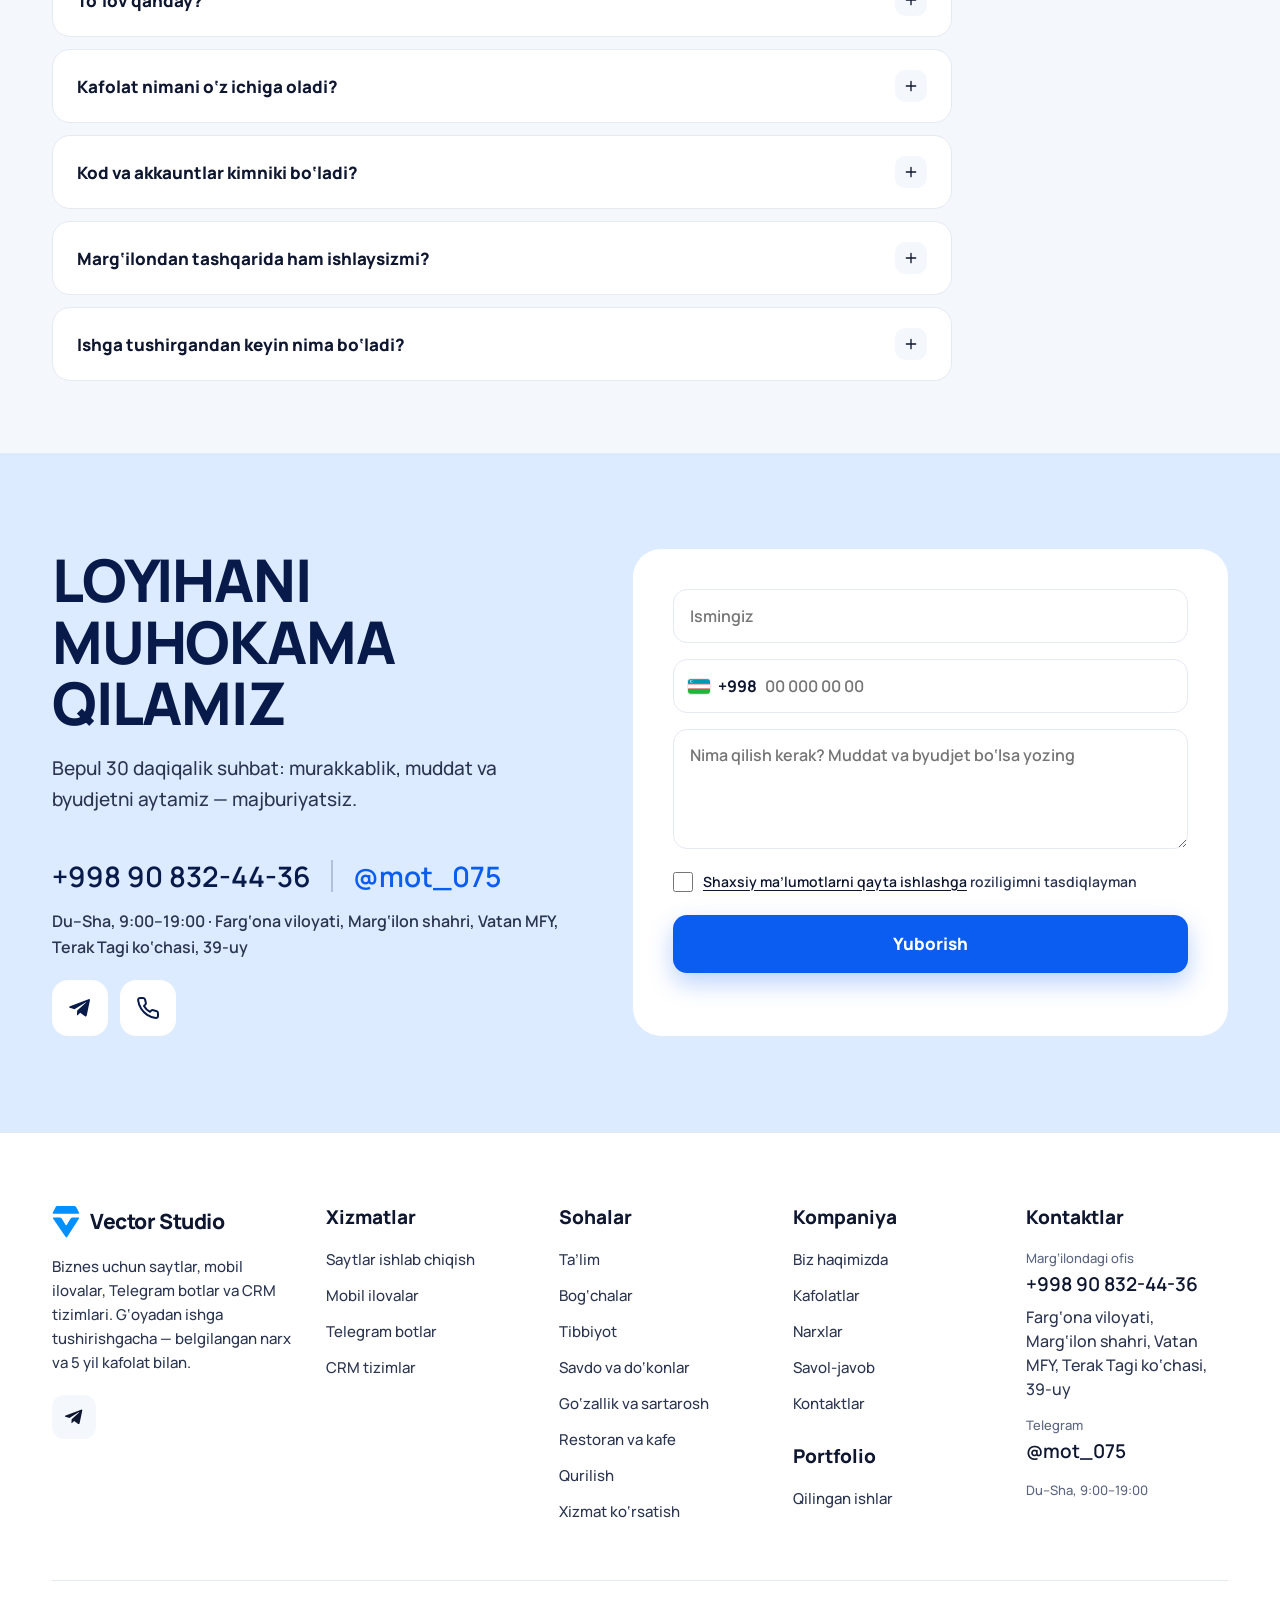
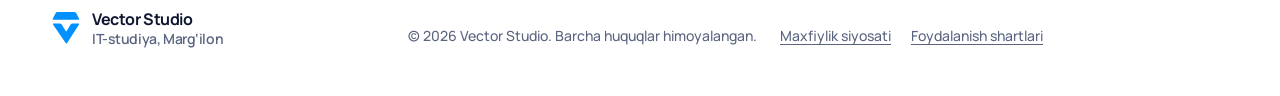
==== commit a747a9e9: "Faktlar: sakrovchi akkordeon o'rniga silliq kartalar Co-Authored-By: Claude Opus 5.5 <noreply@anthro" ====
--- a/index.html
+++ b/index.html
@@ -21,12 +21,12 @@
 <link rel="preconnect" href="https://fonts.googleapis.com">
 <link rel="preconnect" href="https://fonts.gstatic.com" crossorigin>
 <link href="https://fonts.googleapis.com/css2?family=Manrope:wght@500;600;700;800&display=swap" rel="stylesheet">
-<link rel="stylesheet" href="assets/vector.css?v=20261113">
+<link rel="stylesheet" href="assets/vector.css?v=20261120">
 </head>
 <body data-page="home">
 <noscript><p style="padding:24px;font-family:sans-serif">Saytni ko‘rish uchun JavaScript’ni yoqing. Bog‘lanish: +998 90 832-44-36, Telegram @mot_075</p></noscript>
 <!-- Matnlar va ma’lumotlar: assets/config.js · O‘rnatish qo‘llanmasi: README.txt -->
-<script src="assets/config.js?v=20261113"></script>
-<script src="assets/app.js?v=20261113"></script>
+<script src="assets/config.js?v=20261120"></script>
+<script src="assets/app.js?v=20261120"></script>
 </body>
 </html>
--- a/assets/vector.css
+++ b/assets/vector.css
@@ -706,3 +706,19 @@
   :root{--container:1360px}
   body{font-size:17px}
 }
+
+/* Faktlar v3 — oddiy, silliq kartalar (sakrashsiz) */
+.fx{display:grid;grid-template-columns:repeat(4,minmax(0,1fr));gap:20px}
+@media (max-width:1000px){.fx{grid-template-columns:repeat(2,minmax(0,1fr))}}
+@media (max-width:520px){.fx{grid-template-columns:minmax(0,1fr)}}
+.fx-i{background:var(--soft);border-radius:28px;padding:32px;display:flex;flex-direction:column;gap:10px;transition:transform .35s cubic-bezier(.2,.8,.2,1),box-shadow .35s ease,background-color .35s ease;will-change:transform}
+.fx-i:hover{transform:translateY(-6px);box-shadow:0 24px 48px -24px rgba(7,26,74,.28);background:#fff}
+.fx-i.fx-hl{background:var(--brand);color:#fff}
+.fx-i.fx-hl:hover{background:var(--brand-600)}
+.fx-n{font-size:clamp(44px,4.4vw,60px);font-weight:800;letter-spacing:-.04em;line-height:1;color:var(--brand);display:flex;align-items:baseline;gap:8px;margin-bottom:10px}
+.fx-n small{font-size:20px;font-weight:700;letter-spacing:0;opacity:.75}
+.fx-hl .fx-n{color:#fff}
+.fx-i h3{font-size:20px;line-height:1.3}
+.fx-i p{font-size:15.5px;line-height:1.6;color:var(--ink-2)}
+.fx-hl p{color:rgba(255,255,255,.85)}
+@media (prefers-reduced-motion:reduce){.fx-i,.fx-i:hover{transform:none;transition:none}}
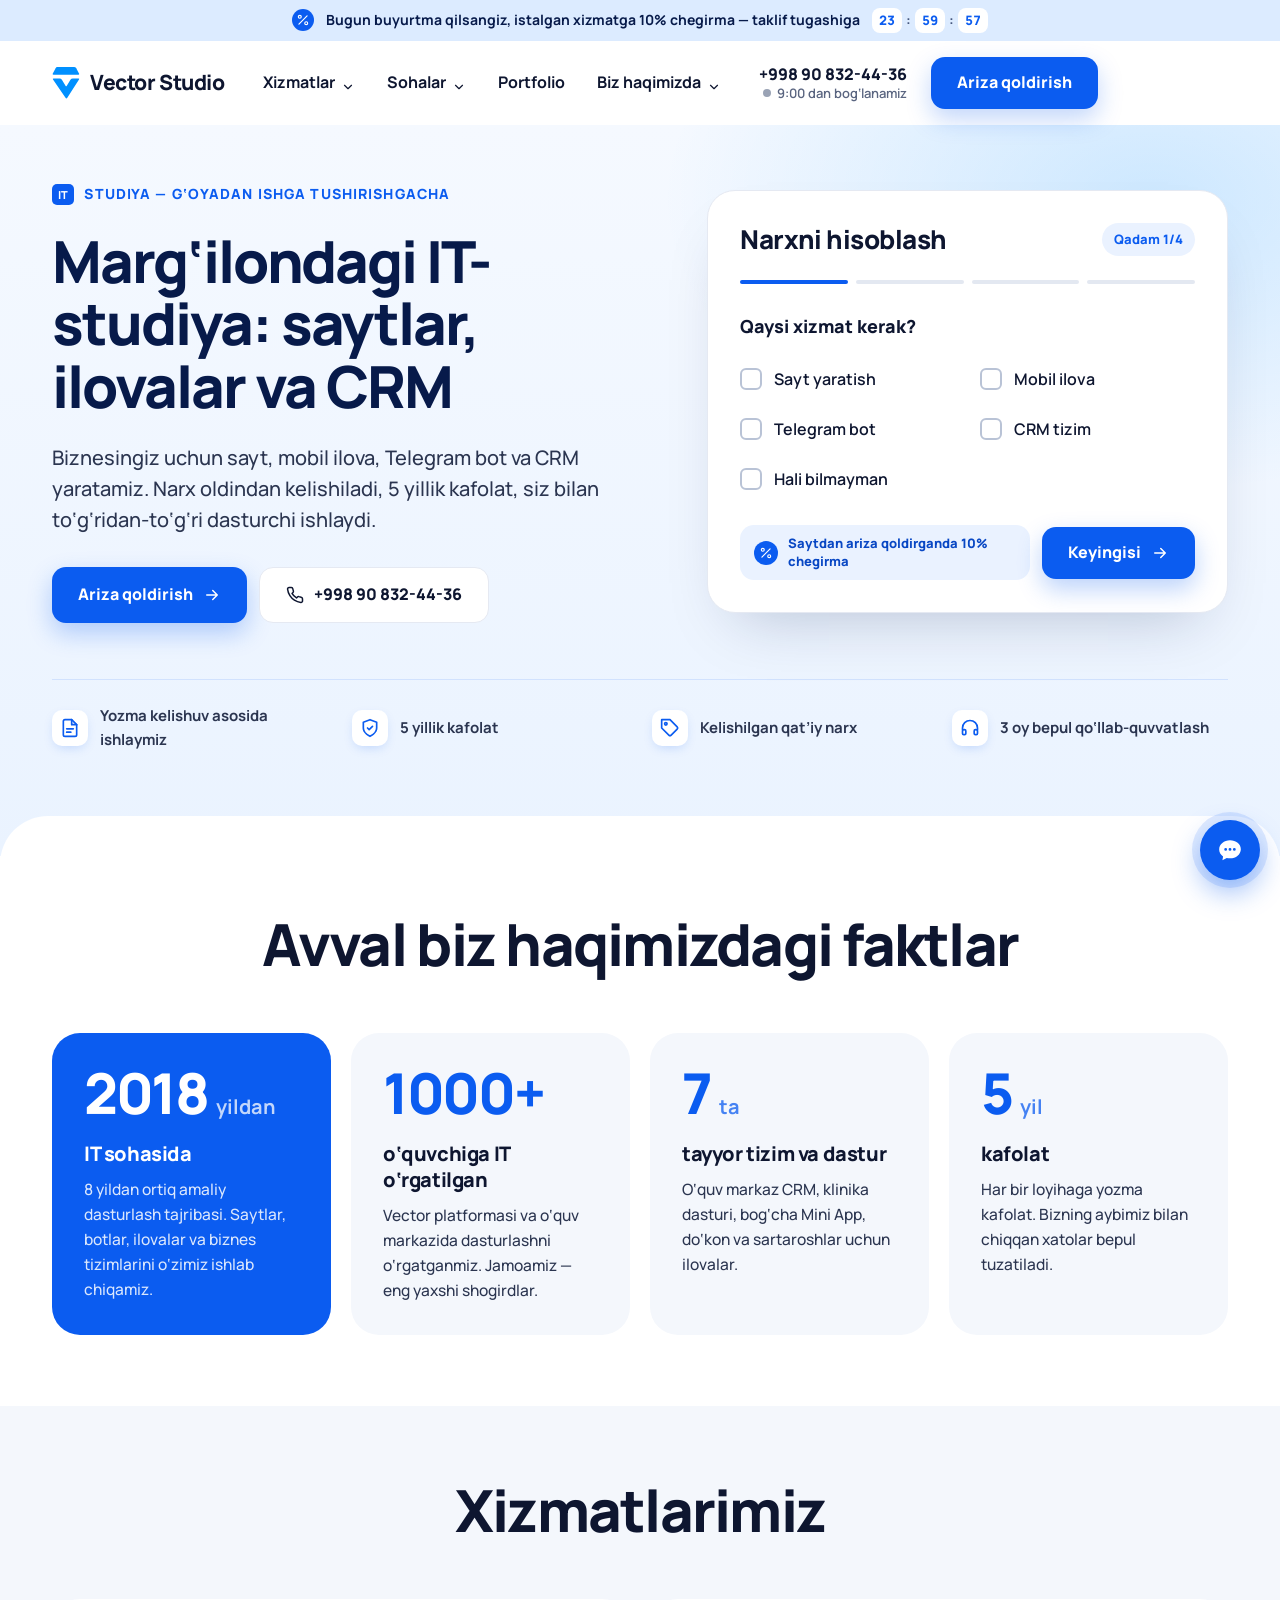
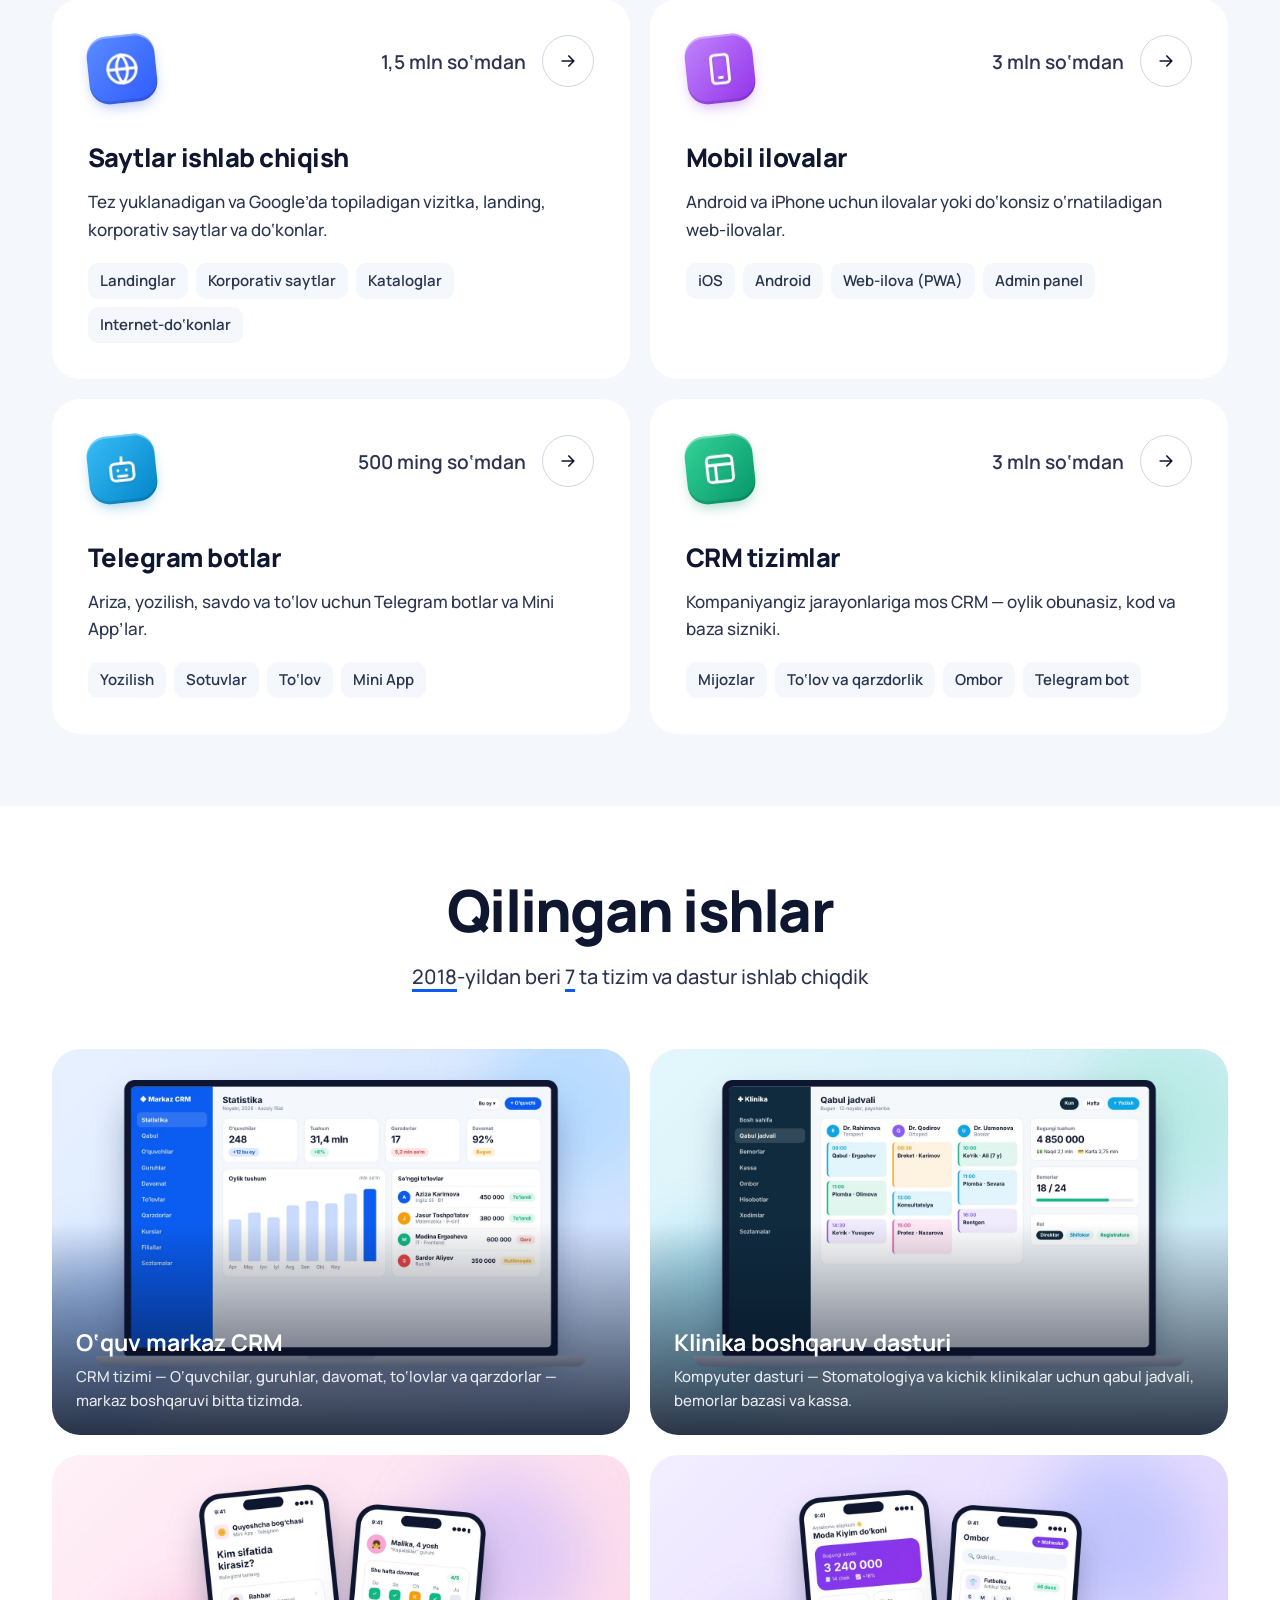
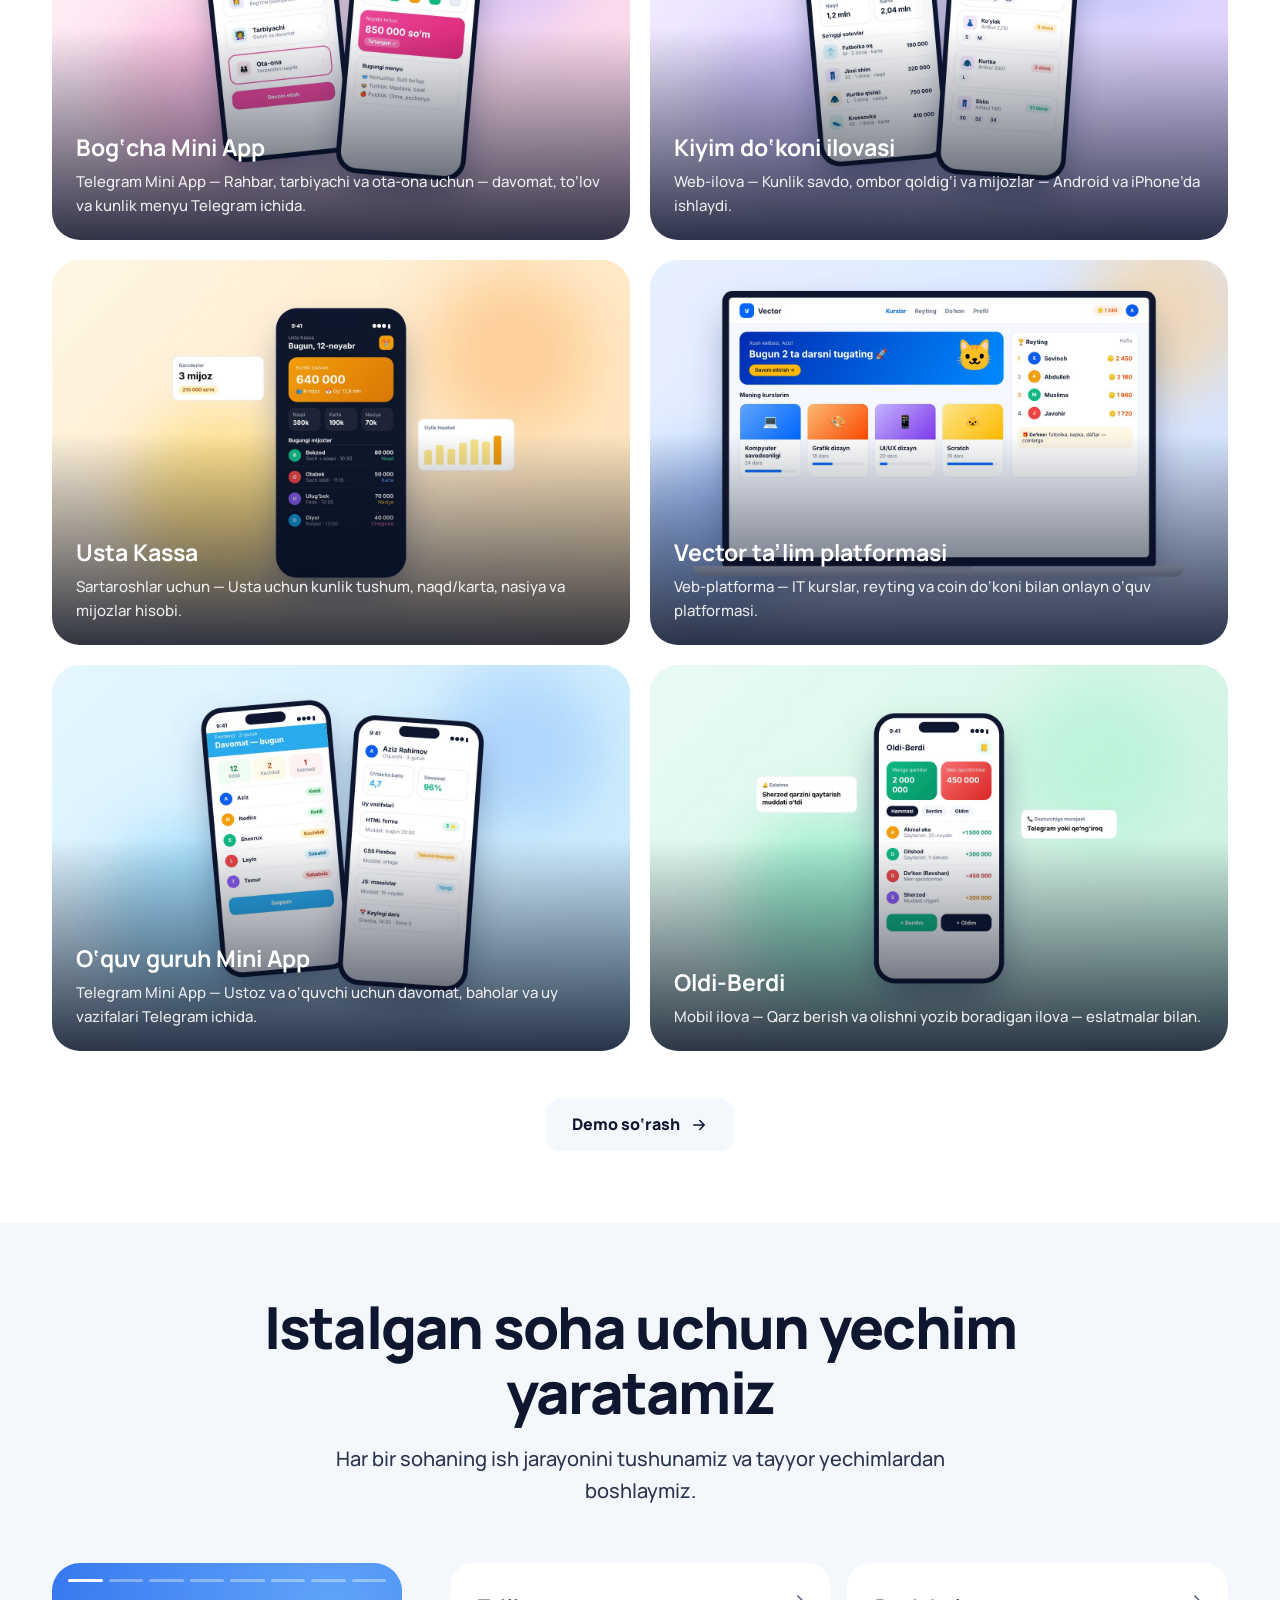
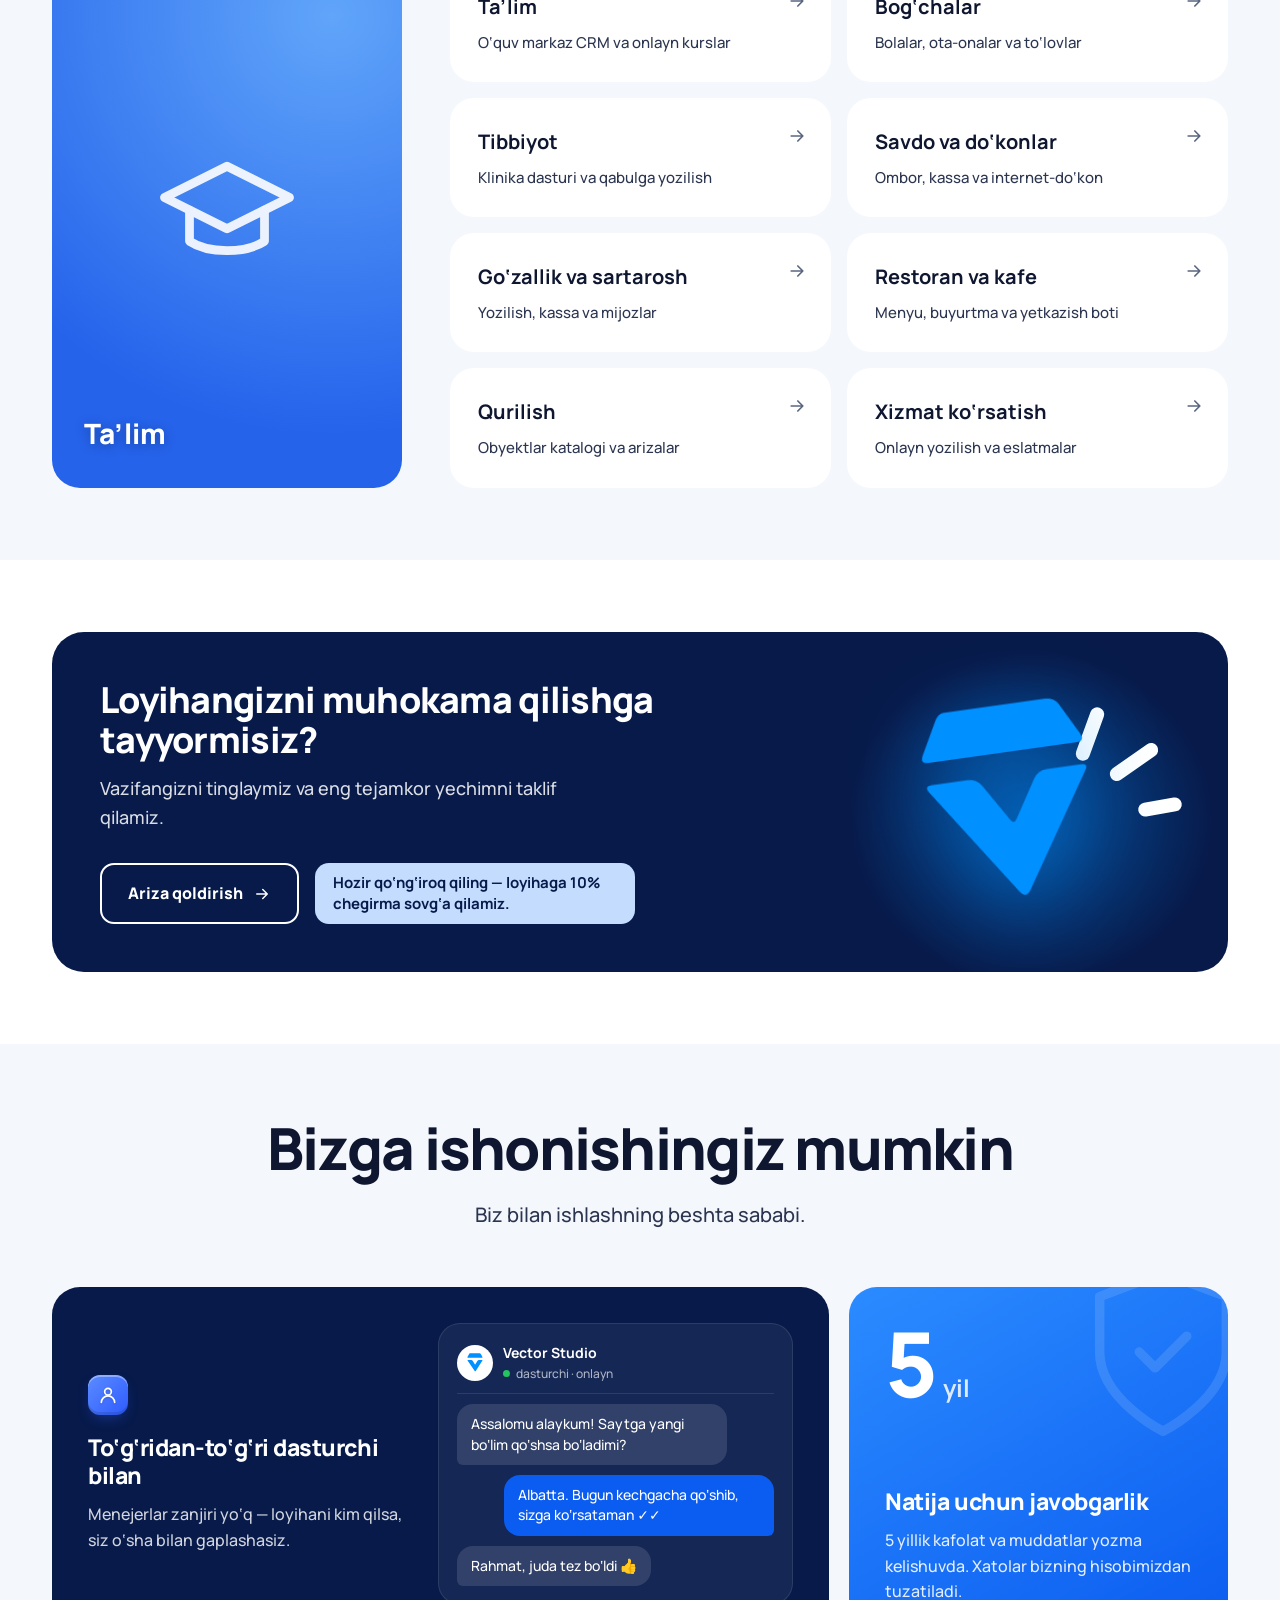
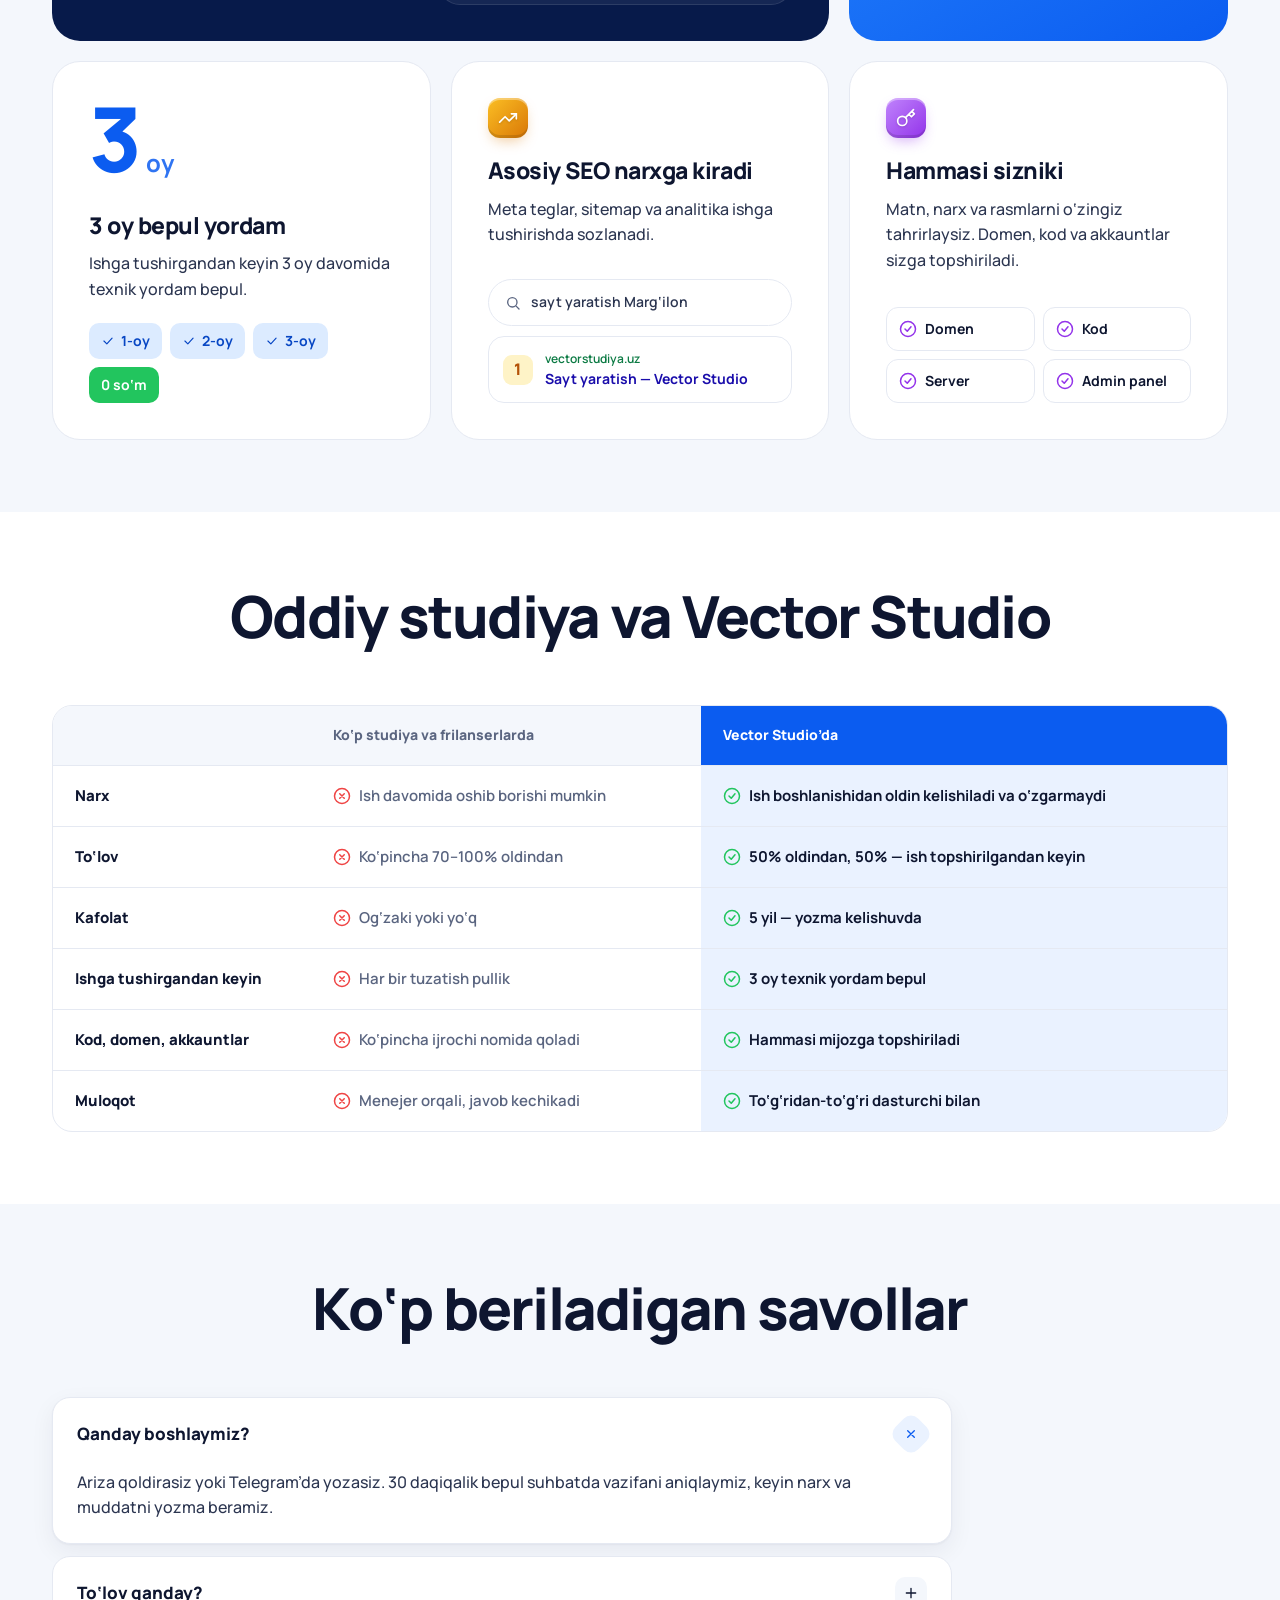
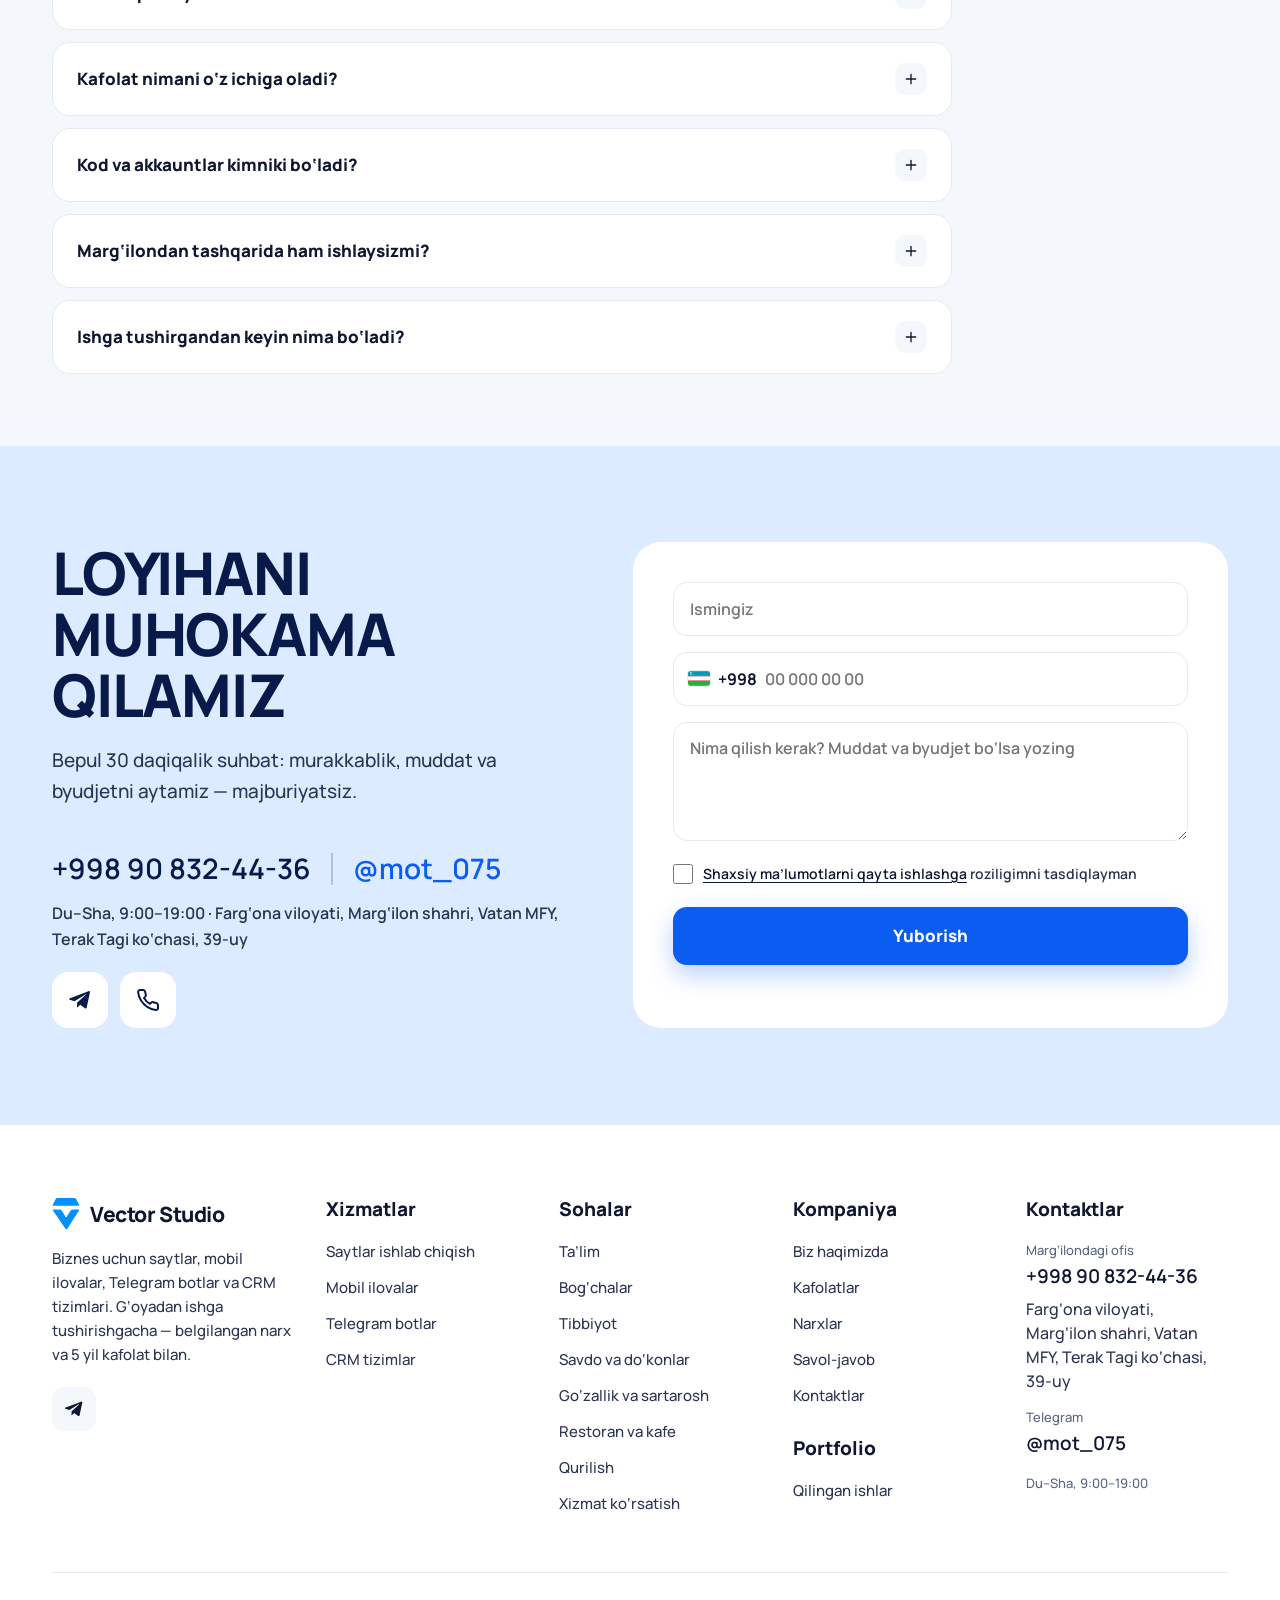
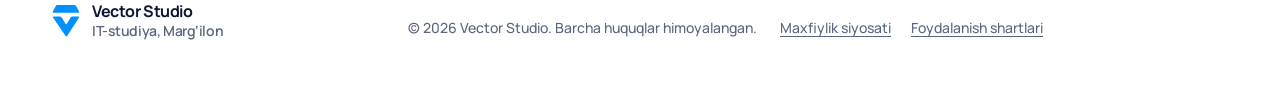
==== commit b00d206f: "Bosh ekran yengillashtirildi: och fon, oq header, kamroq element Co-Authored-By: Claude Opus 5.5 <no" ====
--- a/index.html
+++ b/index.html
@@ -21,12 +21,12 @@
 <link rel="preconnect" href="https://fonts.googleapis.com">
 <link rel="preconnect" href="https://fonts.gstatic.com" crossorigin>
 <link href="https://fonts.googleapis.com/css2?family=Manrope:wght@500;600;700;800&display=swap" rel="stylesheet">
-<link rel="stylesheet" href="assets/vector.css?v=20261120">
+<link rel="stylesheet" href="assets/vector.css?v=20261120b">
 </head>
 <body data-page="home">
 <noscript><p style="padding:24px;font-family:sans-serif">Saytni ko‘rish uchun JavaScript’ni yoqing. Bog‘lanish: +998 90 832-44-36, Telegram @mot_075</p></noscript>
 <!-- Matnlar va ma’lumotlar: assets/config.js · O‘rnatish qo‘llanmasi: README.txt -->
-<script src="assets/config.js?v=20261120"></script>
-<script src="assets/app.js?v=20261120"></script>
+<script src="assets/config.js?v=20261120b"></script>
+<script src="assets/app.js?v=20261120b"></script>
 </body>
 </html>
--- a/assets/vector.css
+++ b/assets/vector.css
@@ -722,3 +722,43 @@
 .fx-i p{font-size:15.5px;line-height:1.6;color:var(--ink-2)}
 .fx-hl p{color:rgba(255,255,255,.85)}
 @media (prefers-reduced-motion:reduce){.fx-i,.fx-i:hover{transform:none;transition:none}}
+
+/* =====================================================================
+   v4 — yengil bosh ekran: oq/och fon, kamroq element, sokin header
+   ===================================================================== */
+.promo{background:var(--sky-50);color:var(--navy);font-size:14px}
+.promo-in{padding:8px 16px}
+.promo .pct{background:var(--brand);color:#fff}
+.promo .timer b{background:#fff;color:var(--brand);min-width:30px;padding:2px 6px;font-size:13px}
+.promo :focus-visible{outline-color:var(--brand)}
+.site-header.top{background:#fff;box-shadow:none}
+.site-header.top .logo,.site-header.top .nav > li > a,.site-header.top .nav > li > button,.site-header.top .h-contact a{color:var(--ink)}
+.site-header.top .logo svg{color:var(--sky)}
+.site-header.top .nav > li > a:hover,.site-header.top .nav > li > button:hover{background:var(--soft)}
+.site-header.top .status{color:var(--muted)}
+.site-header.top .header-cta{background:var(--brand);color:#fff;box-shadow:0 10px 24px rgba(11,92,240,.25)}
+.site-header.top .burger{background:#fff;border-color:var(--line);color:var(--ink)}
+.site-header.top :focus-visible{outline-color:var(--brand)}
+.hero{background:linear-gradient(180deg,#F5F9FF 0%,#EAF3FF 100%);color:var(--ink);padding:56px 0 104px}
+.hero::before{background:radial-gradient(700px 420px at 90% 10%,rgba(0,144,255,.16),transparent 70%)}
+.hero :focus-visible{outline-color:var(--brand)}
+.hero-in{align-items:center}
+.badge{color:var(--brand)}
+.badge b{background:var(--brand);color:#fff}
+.hero h1{text-transform:none;font-size:clamp(32px,4.6vw,58px);line-height:1.08;letter-spacing:-.035em;color:var(--navy)}
+.hero-lead{color:var(--ink-2)}
+.hero-points svg{color:var(--brand)}
+.hero-btns{display:flex;flex-wrap:wrap;gap:12px;margin-top:32px}
+.hero-btns .btn{min-height:56px;padding:16px 26px}
+@media (max-width:480px){.hero-btns .btn{width:100%}}
+.calc{box-shadow:0 30px 60px -30px rgba(7,26,74,.25);border:1px solid var(--line)}
+.hero-trust{list-style:none;margin:56px 0 0;padding:24px 0 0;border-top:1px solid rgba(11,92,240,.12);display:grid;grid-template-columns:repeat(4,minmax(0,1fr));gap:16px 24px}
+@media (max-width:900px){.hero-trust{grid-template-columns:repeat(2,minmax(0,1fr))}}
+@media (max-width:480px){.hero-trust{grid-template-columns:minmax(0,1fr)}}
+.hero-trust li{display:flex;align-items:center;gap:12px;font-weight:700;font-size:15px;color:var(--ink-2)}
+.hero-trust svg{width:36px;height:36px;padding:8px;border-radius:10px;background:#fff;color:var(--brand);flex:none;box-shadow:0 4px 12px -4px rgba(11,92,240,.25)}
+.crumbs{color:var(--muted)}.crumbs a{color:var(--brand)}
+.sheet{margin-top:-40px}
+
+.promo-s{display:none}
+@media (max-width:640px){.promo-l{display:none}.promo-s{display:inline}.promo-in{flex-wrap:nowrap;gap:8px;font-size:13px;padding:7px 12px}.promo .timer b{min-width:26px;padding:2px 4px}}
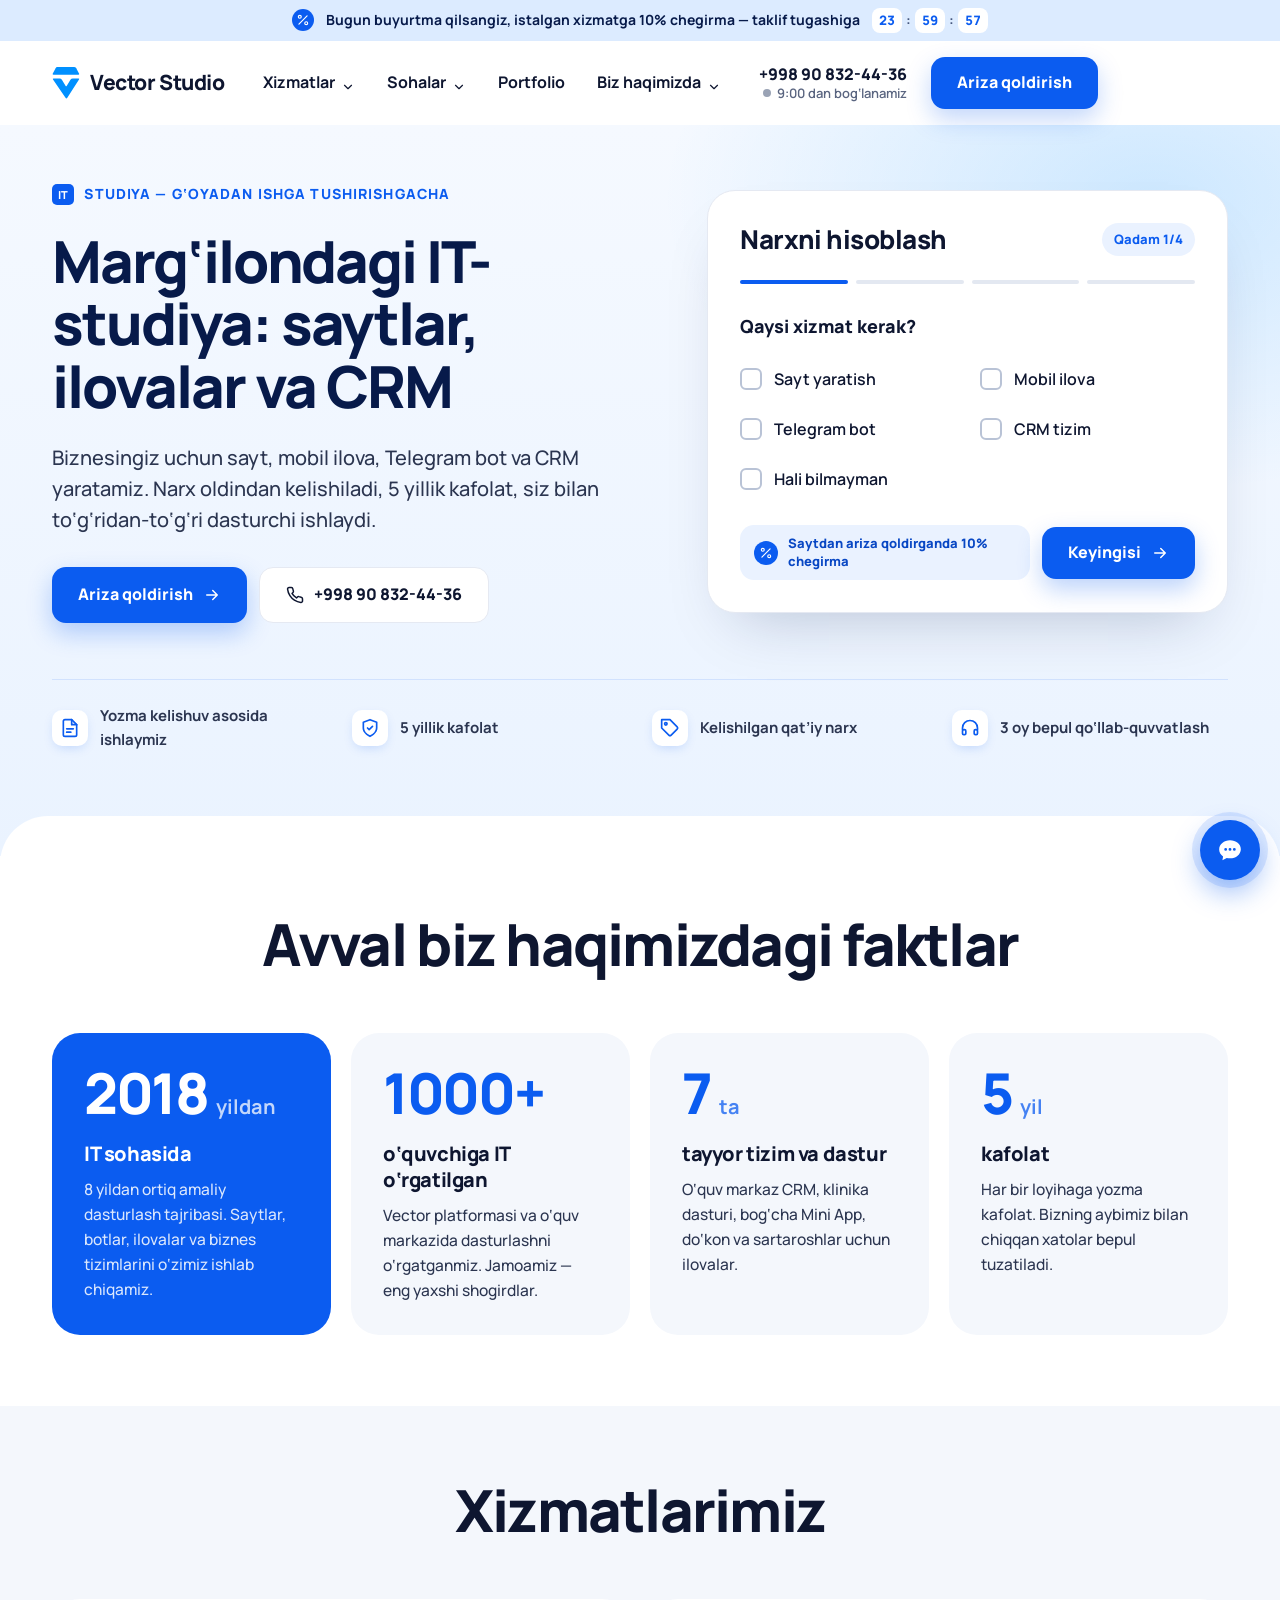
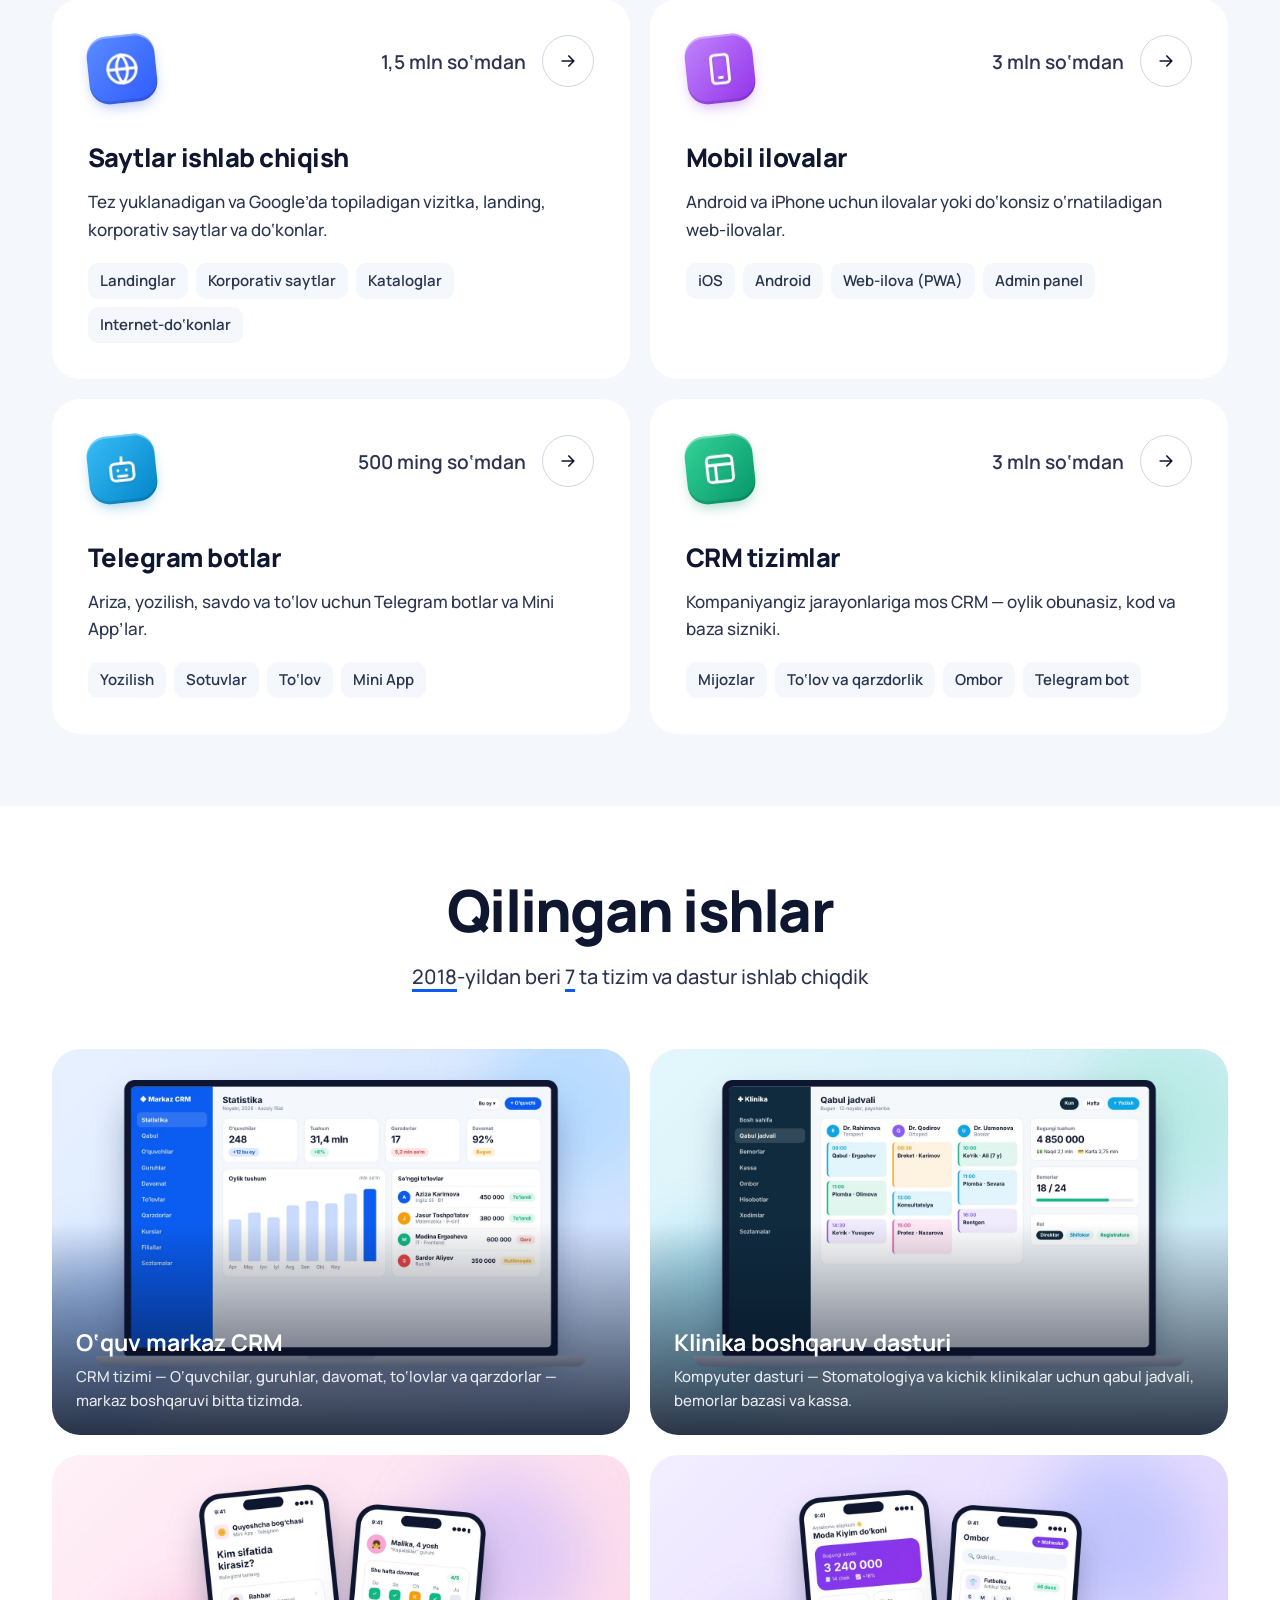
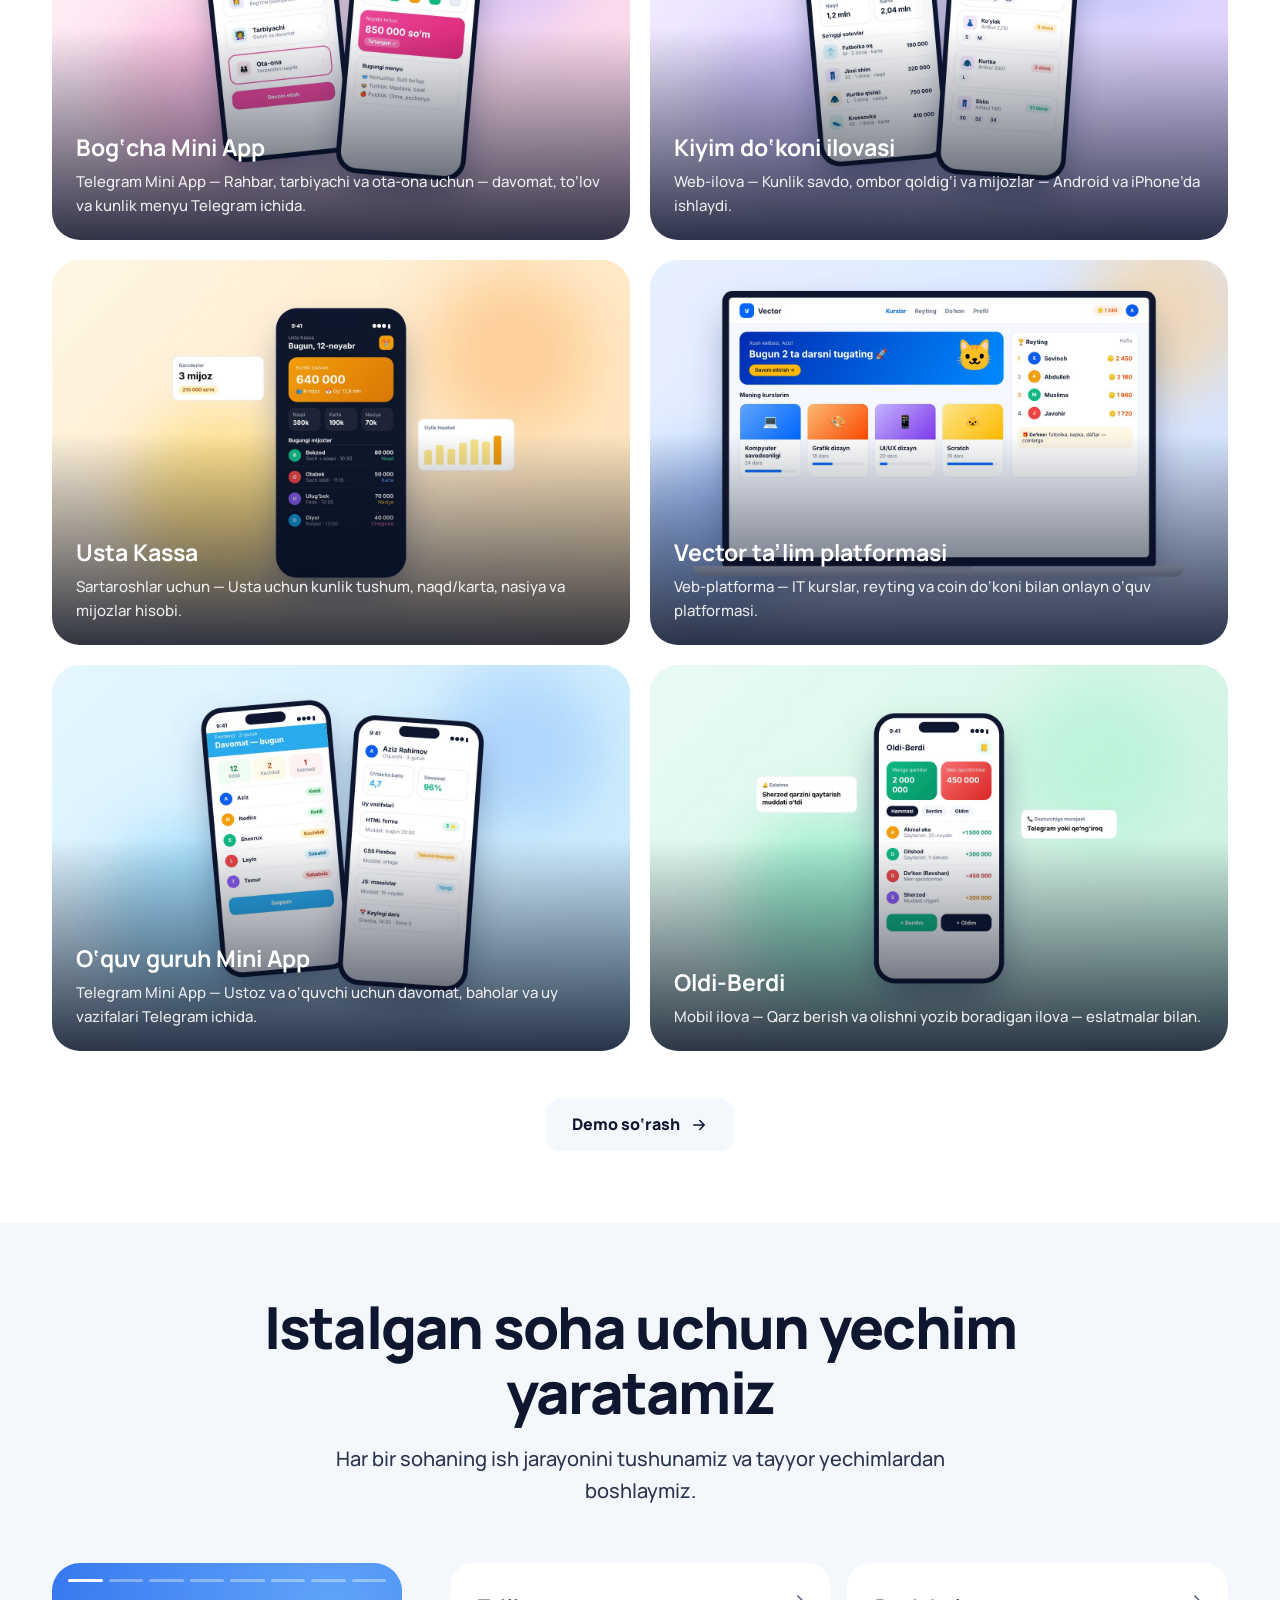
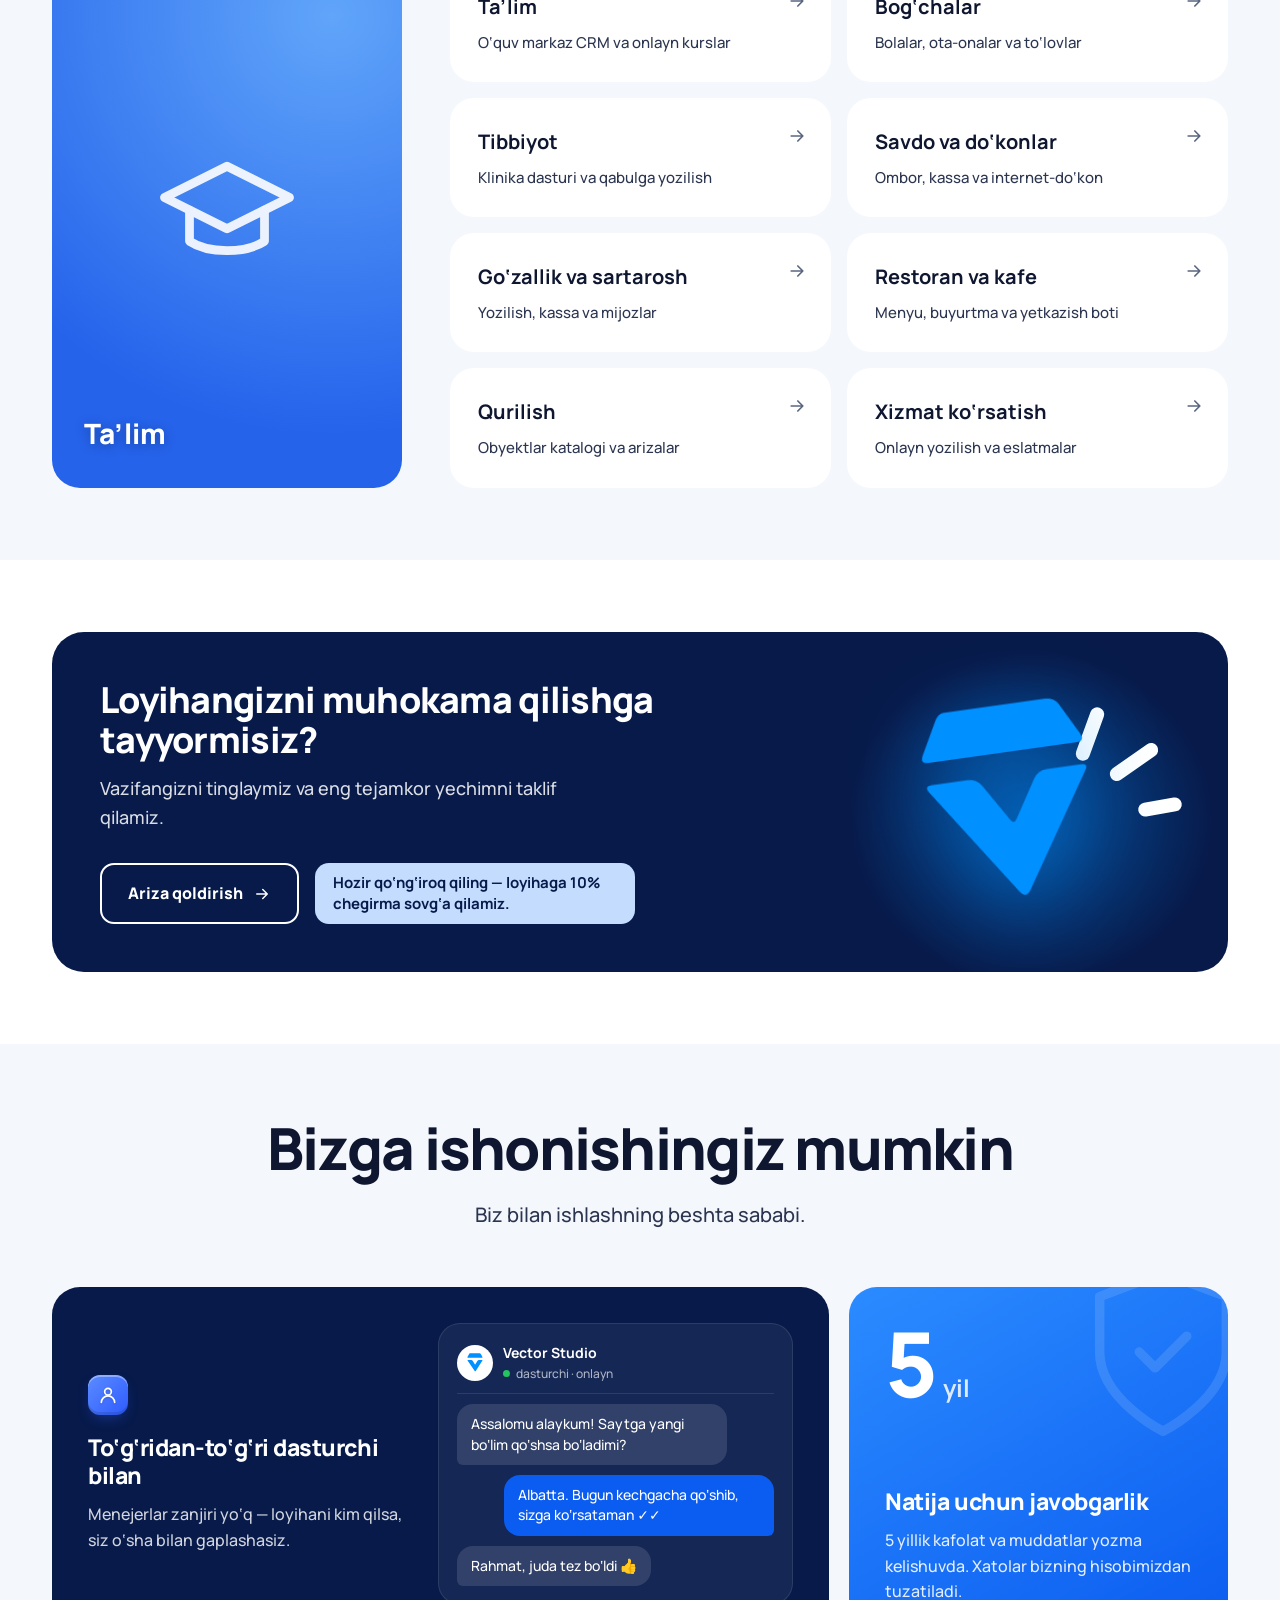
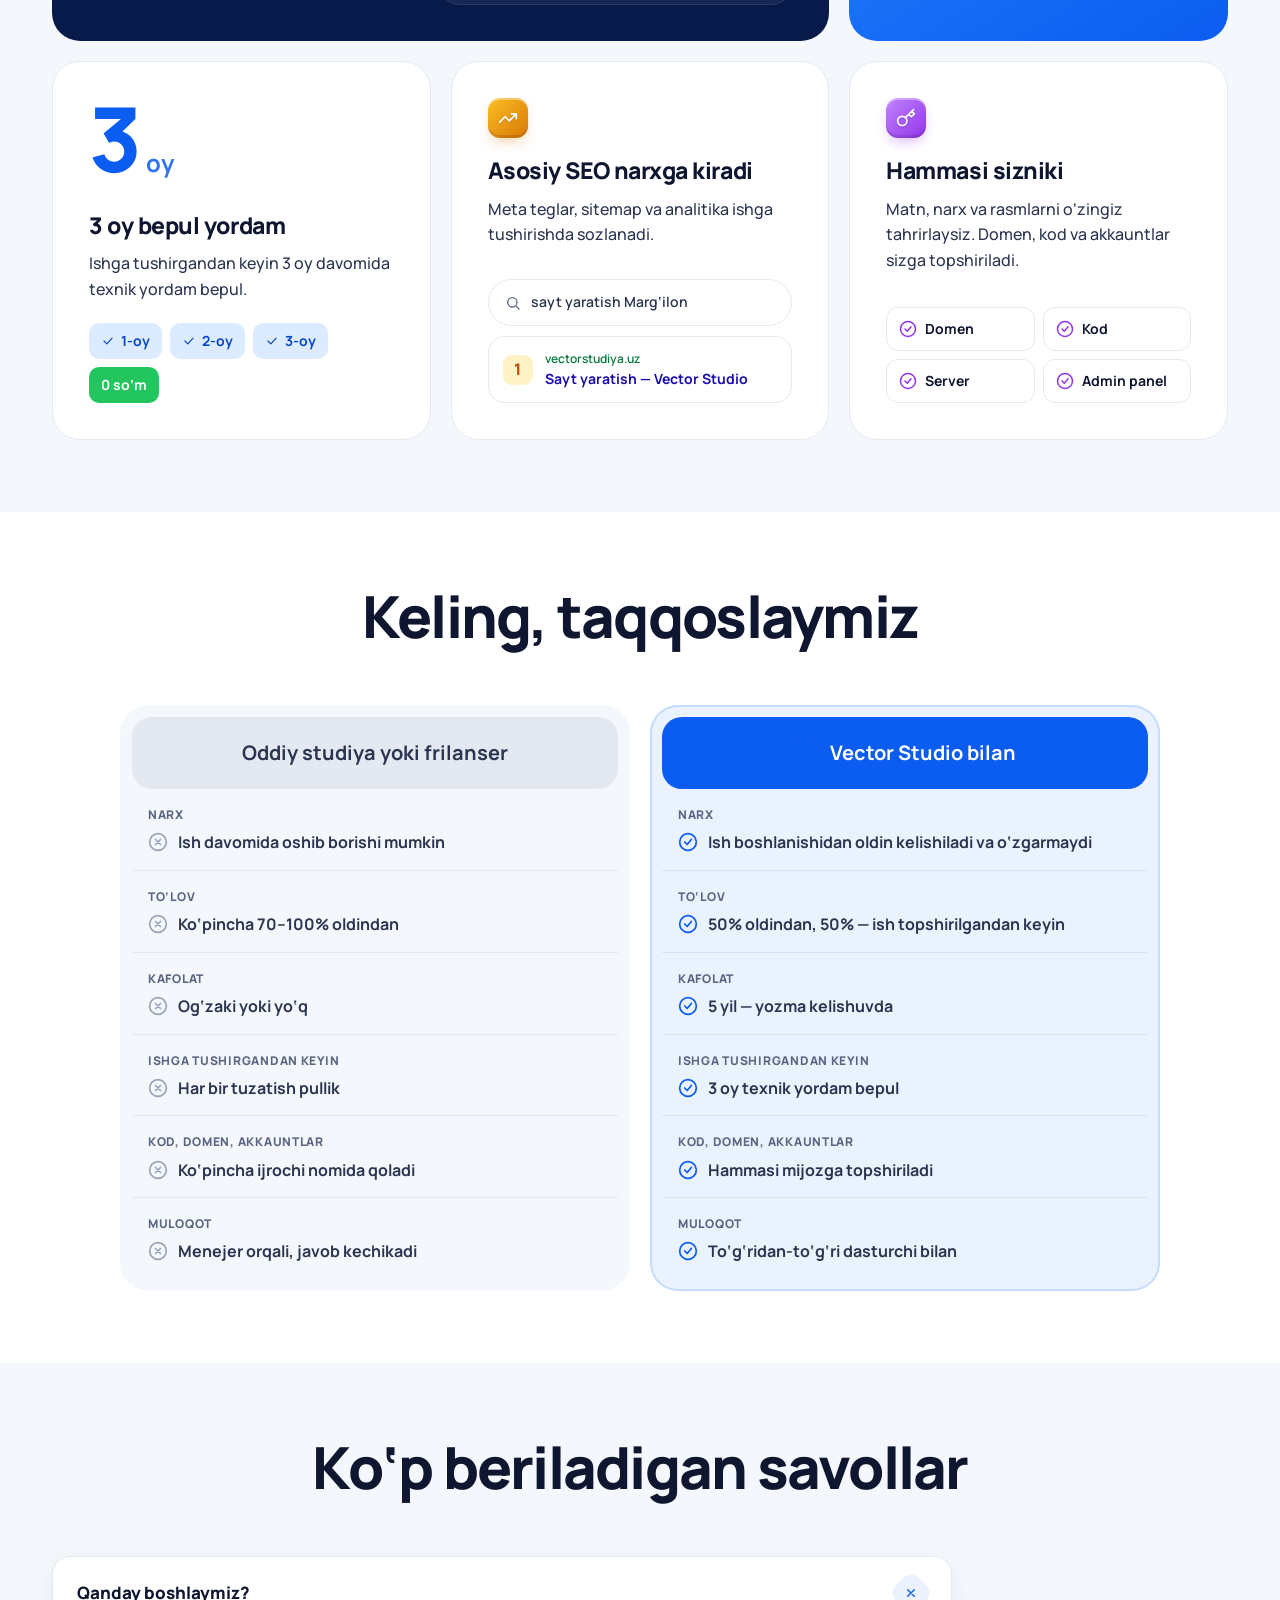
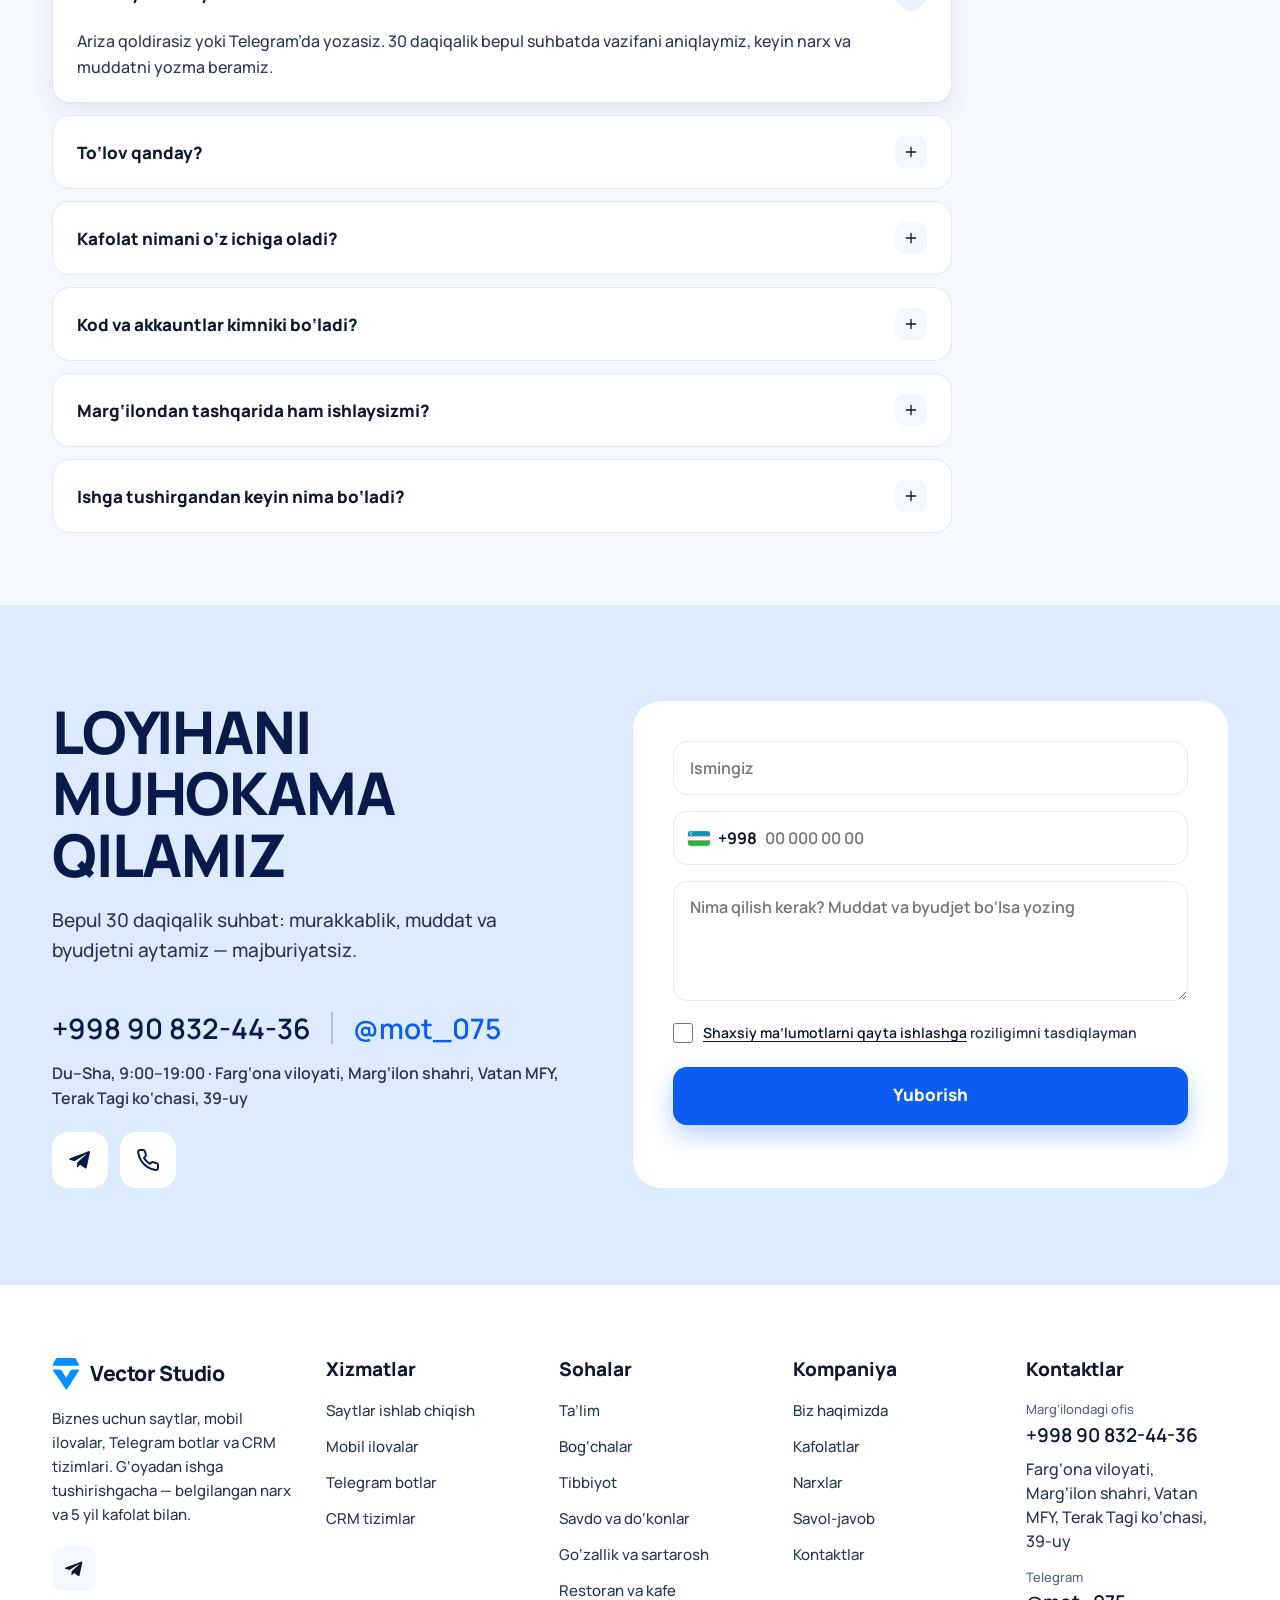
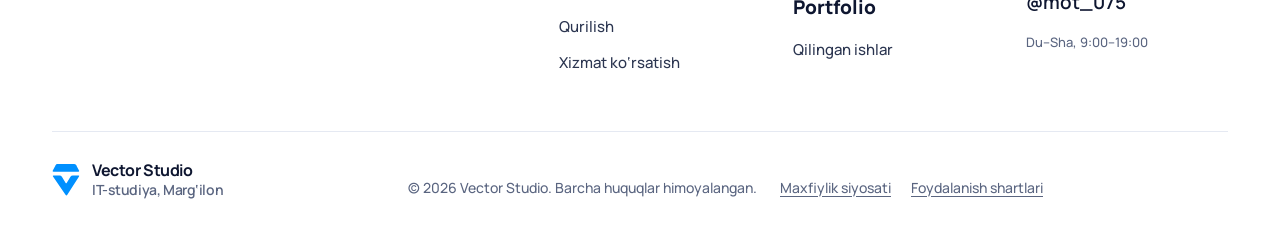
==== commit cfd1d1ab: "Xizmat sahifalari Webnum tuzilmasida: muammolar, tizim, akkordeon, gorizontal tariflar va buyurtma o" ====
--- a/index.html
+++ b/index.html
@@ -21,12 +21,12 @@
 <link rel="preconnect" href="https://fonts.googleapis.com">
 <link rel="preconnect" href="https://fonts.gstatic.com" crossorigin>
 <link href="https://fonts.googleapis.com/css2?family=Manrope:wght@500;600;700;800&display=swap" rel="stylesheet">
-<link rel="stylesheet" href="assets/vector.css?v=20261120b">
+<link rel="stylesheet" href="assets/vector.css?v=20261120c">
 </head>
 <body data-page="home">
 <noscript><p style="padding:24px;font-family:sans-serif">Saytni ko‘rish uchun JavaScript’ni yoqing. Bog‘lanish: +998 90 832-44-36, Telegram @mot_075</p></noscript>
 <!-- Matnlar va ma’lumotlar: assets/config.js · O‘rnatish qo‘llanmasi: README.txt -->
-<script src="assets/config.js?v=20261120b"></script>
-<script src="assets/app.js?v=20261120b"></script>
+<script src="assets/config.js?v=20261120c"></script>
+<script src="assets/app.js?v=20261120c"></script>
 </body>
 </html>
--- a/assets/vector.css
+++ b/assets/vector.css
@@ -762,3 +762,160 @@
 
 .promo-s{display:none}
 @media (max-width:640px){.promo-l{display:none}.promo-s{display:inline}.promo-in{flex-wrap:nowrap;gap:8px;font-size:13px;padding:7px 12px}.promo .timer b{min-width:26px;padding:2px 4px}}
+
+/* ===== v5: Webnum "Sayt yaratish" sahifasi tuzilmasi, Vector ranglarida ===== */
+/* Muammolar — ustma-ust yopishqoq kartalar */
+.pb-stack{max-width:820px;margin:0 auto;display:grid;gap:20px;padding-bottom:12px}
+.pb-card{position:sticky;top:calc(var(--header-h) + 24px + var(--i) * 16px);background:#fff;border:1px solid var(--line);border-radius:28px;padding:32px 36px;box-shadow:0 10px 40px rgba(7,26,74,.08)}
+.sec-soft .pb-card{border-color:#fff}
+.pb-h{display:flex;justify-content:space-between;align-items:flex-start;gap:20px}
+.pb-h h3{font-size:clamp(20px,2.2vw,26px)}
+.pb-x{flex:none;width:40px;height:40px;border-radius:50%;background:var(--err-bg);color:var(--err);display:grid;place-items:center}
+.pb-x svg{width:20px;height:20px}
+.pb-card p{margin-top:12px;color:var(--muted);font-size:17px;max-width:620px}
+
+/* Tizim — 3 karta, katta illyustratsiya */
+.sys{display:grid;grid-template-columns:repeat(3,1fr);gap:20px}
+.sys-i{background:var(--soft);border-radius:28px;padding:28px;display:flex;flex-direction:column}
+.sec-soft .sys-i{background:#fff}
+.sys-art{position:relative;height:170px;border-radius:20px;background:linear-gradient(160deg,#fff,var(--sky-50));display:grid;place-items:center;margin-bottom:24px;overflow:hidden}
+.sys-ring{position:absolute;width:150px;height:150px;border-radius:50%;border:2px dashed var(--sky-100)}
+.sys-ic{position:relative;width:76px;height:76px;border-radius:22px;background:var(--brand);color:#fff;display:grid;place-items:center;box-shadow:0 14px 30px rgba(11,92,240,.28)}
+.sys-ic svg{width:36px;height:36px}
+.sys-n{position:absolute;right:16px;top:12px;font-weight:800;font-size:14px;color:var(--brand);opacity:.6}
+.sys-i h3{font-size:22px}
+.sys-i p{margin-top:10px;color:var(--muted)}
+
+/* Qanday ... yaratamiz — 3 ustunli akkordeon */
+.tg{display:grid;grid-template-columns:repeat(3,1fr);gap:14px;align-items:start}
+.tg-i{background:#fff;border:1px solid var(--line);border-radius:20px;transition:border-color .2s,box-shadow .2s}
+.sec-soft .tg-i{border-color:#fff}
+.tg-i[open]{border-color:var(--sky-100);box-shadow:var(--shadow)}
+.tg-i summary,.tg-s{display:flex;align-items:center;gap:14px;padding:14px 16px;cursor:pointer;list-style:none}
+.tg-s{cursor:default}
+.tg-i summary::-webkit-details-marker{display:none}
+.tg-i b{flex:1;font-size:16px;line-height:1.3}
+.tg-ic{flex:none;width:44px;height:44px;border-radius:14px;background:var(--brand-50);color:var(--brand);display:grid;place-items:center}
+.tg-ic svg{width:22px;height:22px}
+.tg-ch{flex:none;width:32px;height:32px;border-radius:50%;background:var(--soft);display:grid;place-items:center;transition:transform .25s,background .2s}
+.tg-ch svg{width:16px;height:16px}
+details[open] > summary .tg-ch{transform:rotate(180deg);background:var(--brand);color:#fff}
+.tg-i p{padding:0 16px 18px 74px;color:var(--muted);font-size:15px}
+.tg-i summary:focus-visible{outline:2px solid var(--brand);outline-offset:2px;border-radius:20px}
+
+/* Narxlar — gorizontal tarif kartalari */
+.prs{display:grid;gap:16px}
+.pr{display:grid;grid-template-columns:1fr 280px;gap:32px;background:#fff;border:1px solid var(--line);border-radius:28px;padding:32px 36px}
+.sec-soft .pr{border-color:#fff}
+.pr.pop{border:2px solid var(--brand);box-shadow:0 18px 50px rgba(11,92,240,.12)}
+.pr-top{display:flex;align-items:center;flex-wrap:wrap;gap:12px}
+.pr-top h3{font-size:clamp(22px,2.4vw,28px)}
+.pr .tag-pop{position:static;transform:none;display:inline-flex;align-items:center;padding:6px 12px;border-radius:99px;background:var(--brand);color:#fff;font-size:12px;font-weight:800;letter-spacing:.06em;text-transform:uppercase;line-height:1}
+.pr-desc{margin-top:8px;color:var(--muted)}
+.pr-chips{list-style:none;padding:0;margin:18px 0 0;display:flex;flex-wrap:wrap;gap:8px}
+.pr-chips li{display:inline-flex;align-items:center;gap:6px;padding:7px 14px;border-radius:99px;background:var(--brand-50);color:var(--ink-2);font-weight:700;font-size:14px}
+.pr-chips svg{width:15px;height:15px;color:var(--brand)}
+.pr-more{margin-top:18px;border-top:1px solid var(--line)}
+.pr-more summary{display:flex;align-items:center;justify-content:space-between;gap:12px;padding-top:16px;font-weight:800;cursor:pointer;list-style:none;color:var(--brand)}
+.pr-more summary::-webkit-details-marker{display:none}
+.pr-body{display:grid;grid-template-columns:1fr 1fr;gap:20px;margin-top:16px}
+.pr-list{list-style:none;padding:0;margin:0;display:grid;gap:10px}
+.pr-list li{display:flex;gap:10px;align-items:flex-start;color:var(--ink-2)}
+.pr-list svg{flex:none;width:18px;height:18px;margin-top:3px;color:var(--brand)}
+.pr-note{display:flex;gap:12px;align-items:flex-start;background:var(--soft);border-radius:18px;padding:18px;color:var(--ink-2);font-size:15px}
+.pr-note svg{flex:none;width:22px;height:22px;color:var(--brand)}
+.pr-side{display:flex;flex-direction:column;align-items:flex-start;justify-content:center;gap:8px;border-left:1px solid var(--line);padding-left:32px}
+.pr-price{font-size:clamp(26px,2.8vw,34px);font-weight:800;letter-spacing:-.02em;line-height:1.1}
+.pr-price span{font-size:16px;color:var(--muted);font-weight:700}
+.pr-to{color:var(--muted);font-weight:600}
+.pr-time{display:inline-flex;align-items:center;gap:6px;color:var(--ink-2);font-weight:700;font-size:15px}
+.pr-time svg{width:16px;height:16px;color:var(--brand)}
+.pr-side .btn{margin-top:10px;width:100%;justify-content:center}
+.pr-ex{margin-top:20px;border-radius:24px;border:1px dashed var(--sky-100);padding:22px 28px}
+.pr-ex h3{font-size:16px}
+.pr-ex ul{list-style:none;padding:0;margin:10px 0 0;display:flex;flex-wrap:wrap;gap:8px 24px;color:var(--muted)}
+.pr-ex li{display:flex;align-items:center;gap:6px}
+.pr-ex svg{width:14px;height:14px;color:var(--muted)}
+
+/* Afzalliklar — 4x2 ikonkalar */
+.bn{display:grid;grid-template-columns:repeat(4,1fr);gap:40px 24px}
+.bn-i{text-align:center;display:flex;flex-direction:column;align-items:center}
+.bn-ic{width:72px;height:72px;border-radius:24px;background:var(--brand-50);color:var(--brand);display:grid;place-items:center;margin-bottom:16px}
+.sec-soft .bn-ic{background:#fff}
+.bn-ic svg{width:32px;height:32px}
+.bn-i h3{font-size:18px}
+.bn-i p{margin-top:6px;color:var(--muted);font-size:15px;max-width:240px}
+
+/* Taqqoslash — ikki ustun */
+.vs{display:grid;grid-template-columns:1fr 1fr;gap:20px;max-width:1040px;margin:0 auto}
+.vs-col{border-radius:28px;padding:12px;background:var(--soft)}
+.sec-soft .vs-them{background:#fff}
+.vs-us{background:var(--brand-50);box-shadow:inset 0 0 0 2px var(--sky-100)}
+.vs-h{display:flex;align-items:center;justify-content:center;gap:10px;border-radius:20px;padding:20px;font-size:20px;background:#E3E8F1;color:var(--ink-2)}
+.vs-us .vs-h{background:var(--brand);color:#fff}
+.vs-h svg{width:26px;height:30px;color:#fff}
+.vs-r{padding:16px 16px 14px;border-bottom:1px solid rgba(14,22,48,.07)}
+.vs-r:last-child{border-bottom:0}
+.vs-r small{display:block;font-size:12px;font-weight:800;letter-spacing:.06em;text-transform:uppercase;color:var(--muted)}
+.vs-r p{display:flex;gap:10px;align-items:flex-start;margin-top:6px;font-weight:700;color:var(--ink-2)}
+.vs-r svg{flex:none;width:20px;height:20px;margin-top:2px}
+.vs-them svg{color:#9AA3B5}
+.vs-us svg{color:var(--brand)}
+
+/* Bosqichlar — chapda sarlavha, o‘ngda slayder */
+.pc{display:grid;grid-template-columns:340px 1fr;gap:40px;align-items:start;background:var(--sky-50);border-radius:40px;padding:48px;overflow:hidden}
+.pc-l h2{font-size:clamp(28px,3.4vw,44px)}
+.pc-l p{margin-top:14px;color:var(--ink-2)}
+.pc-nav{display:flex;gap:10px;margin-top:28px}
+.pc-b{width:52px;height:52px;border-radius:50%;border:0;background:#fff;color:var(--brand);display:grid;place-items:center;cursor:pointer;box-shadow:var(--shadow);transition:background .2s,color .2s}
+.pc-b:hover{background:var(--brand);color:#fff}
+.pc-b svg{width:20px;height:20px}
+.pc-track{list-style:none;margin:0;padding:0 0 8px;display:grid;grid-auto-flow:column;grid-auto-columns:300px;gap:20px;overflow-x:auto;scroll-snap-type:x mandatory;scrollbar-width:none;min-width:0}
+.pc-track::-webkit-scrollbar{display:none}
+.pc-c{scroll-snap-align:start;background:var(--navy);color:#fff;border-radius:28px;padding:28px;display:flex;flex-direction:column;min-height:340px}
+.pc-n{font-size:56px;font-weight:800;line-height:1;color:var(--sky);letter-spacing:-.04em}
+.pc-c h3{margin-top:20px;font-size:21px}
+.pc-c p{margin-top:10px;color:rgba(255,255,255,.75);font-size:15px}
+.pc-get{margin-top:auto;padding:14px 16px;border-radius:18px;background:rgba(255,255,255,.08);border:1px solid rgba(255,255,255,.12)}
+.pc-get small{display:block;font-size:11px;font-weight:800;letter-spacing:.1em;text-transform:uppercase;color:#9FD0FF}
+.pc-get b{display:block;margin-top:4px;font-size:15px}
+.pc-track:focus-visible{outline:2px solid var(--brand);outline-offset:4px;border-radius:28px}
+
+/* Buyurtma oynasi */
+#order-dlg{max-width:460px}
+.o-form{gap:14px}
+.o-tier{font-weight:700;color:var(--brand)}
+
+@media (max-width:1023px){
+  .tg{grid-template-columns:1fr 1fr}
+  .sys{grid-template-columns:1fr}
+  .sys-i{display:grid;grid-template-columns:200px 1fr;column-gap:24px;align-items:center}
+  .sys-art{grid-row:span 2;margin:0;height:150px}
+  .bn{grid-template-columns:repeat(2,1fr)}
+  .pr{grid-template-columns:1fr;gap:20px}
+  .pr-side{border-left:0;padding-left:0;border-top:1px solid var(--line);padding-top:20px;display:grid;grid-template-columns:1fr auto;align-items:center;column-gap:16px}
+  .pr-side .btn{grid-column:2;grid-row:1 / span 3;margin:0;width:auto}
+  .pc{grid-template-columns:1fr;padding:36px 28px;gap:24px}
+}
+@media (max-width:767px){
+  .pb-card{padding:24px 22px;border-radius:24px;top:calc(var(--header-h) + 12px + var(--i) * 10px)}
+  .pb-card p{font-size:16px}
+  .tg{grid-template-columns:1fr}
+  .tg-i p{padding-left:16px}
+  .sys-i{display:flex}
+  .sys-art{margin-bottom:20px}
+  .pr{padding:24px 20px;border-radius:24px}
+  .pr-body{grid-template-columns:1fr}
+  .pr-side{display:flex;flex-direction:column;align-items:flex-start}
+  .pr-side .btn{width:100%;margin-top:8px}
+  .vs{grid-template-columns:1fr}
+  .bn{gap:28px 16px}
+  .bn-ic{width:60px;height:60px;border-radius:20px}
+  .pc{border-radius:28px;padding:28px 18px;margin:0 -4px}
+  .pc-track{grid-auto-columns:82%}
+  .pc-c{min-height:300px;padding:24px}
+  .pc-n{font-size:46px}
+}
+.pc-track{margin-right:-48px;padding-right:48px;scroll-padding-left:0}
+@media (max-width:1023px){.pc-track{margin-right:-28px;padding-right:28px}}
+@media (max-width:767px){.pc-track{margin-right:-18px;padding-right:18px}}
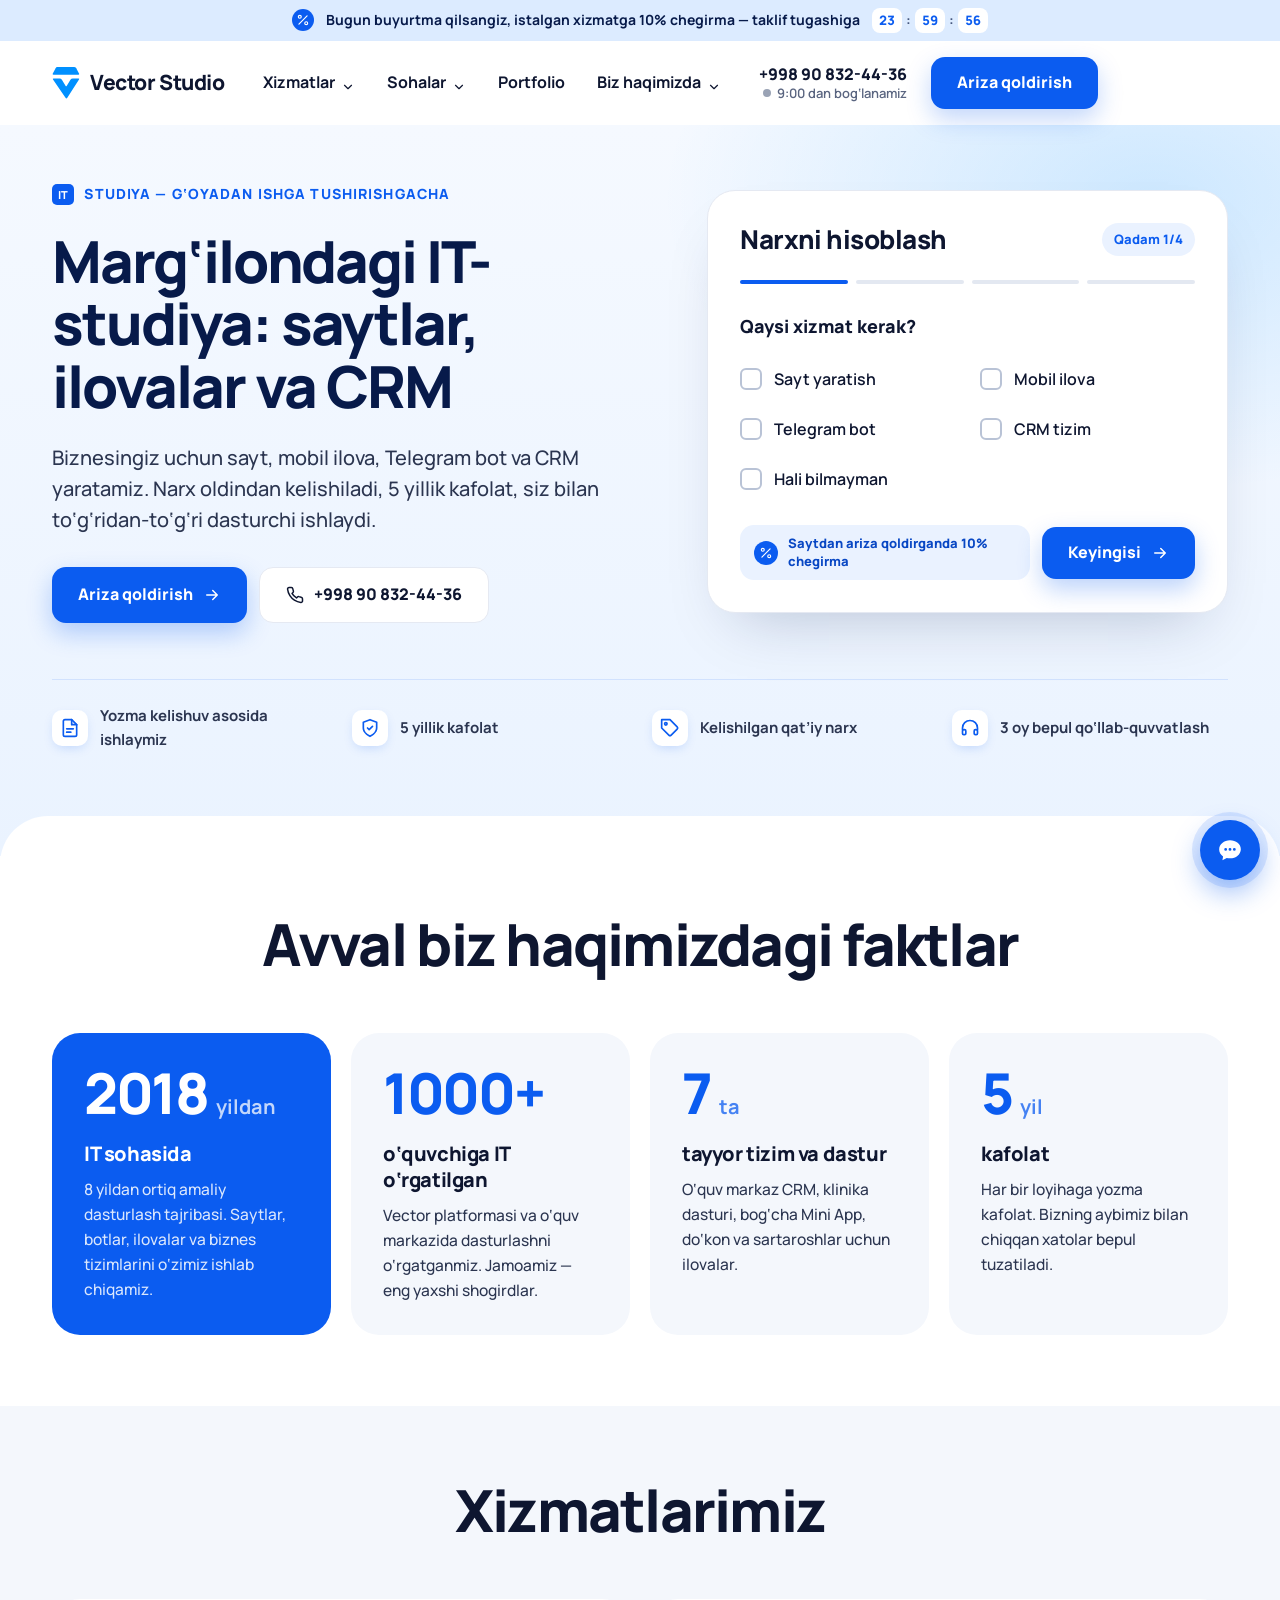
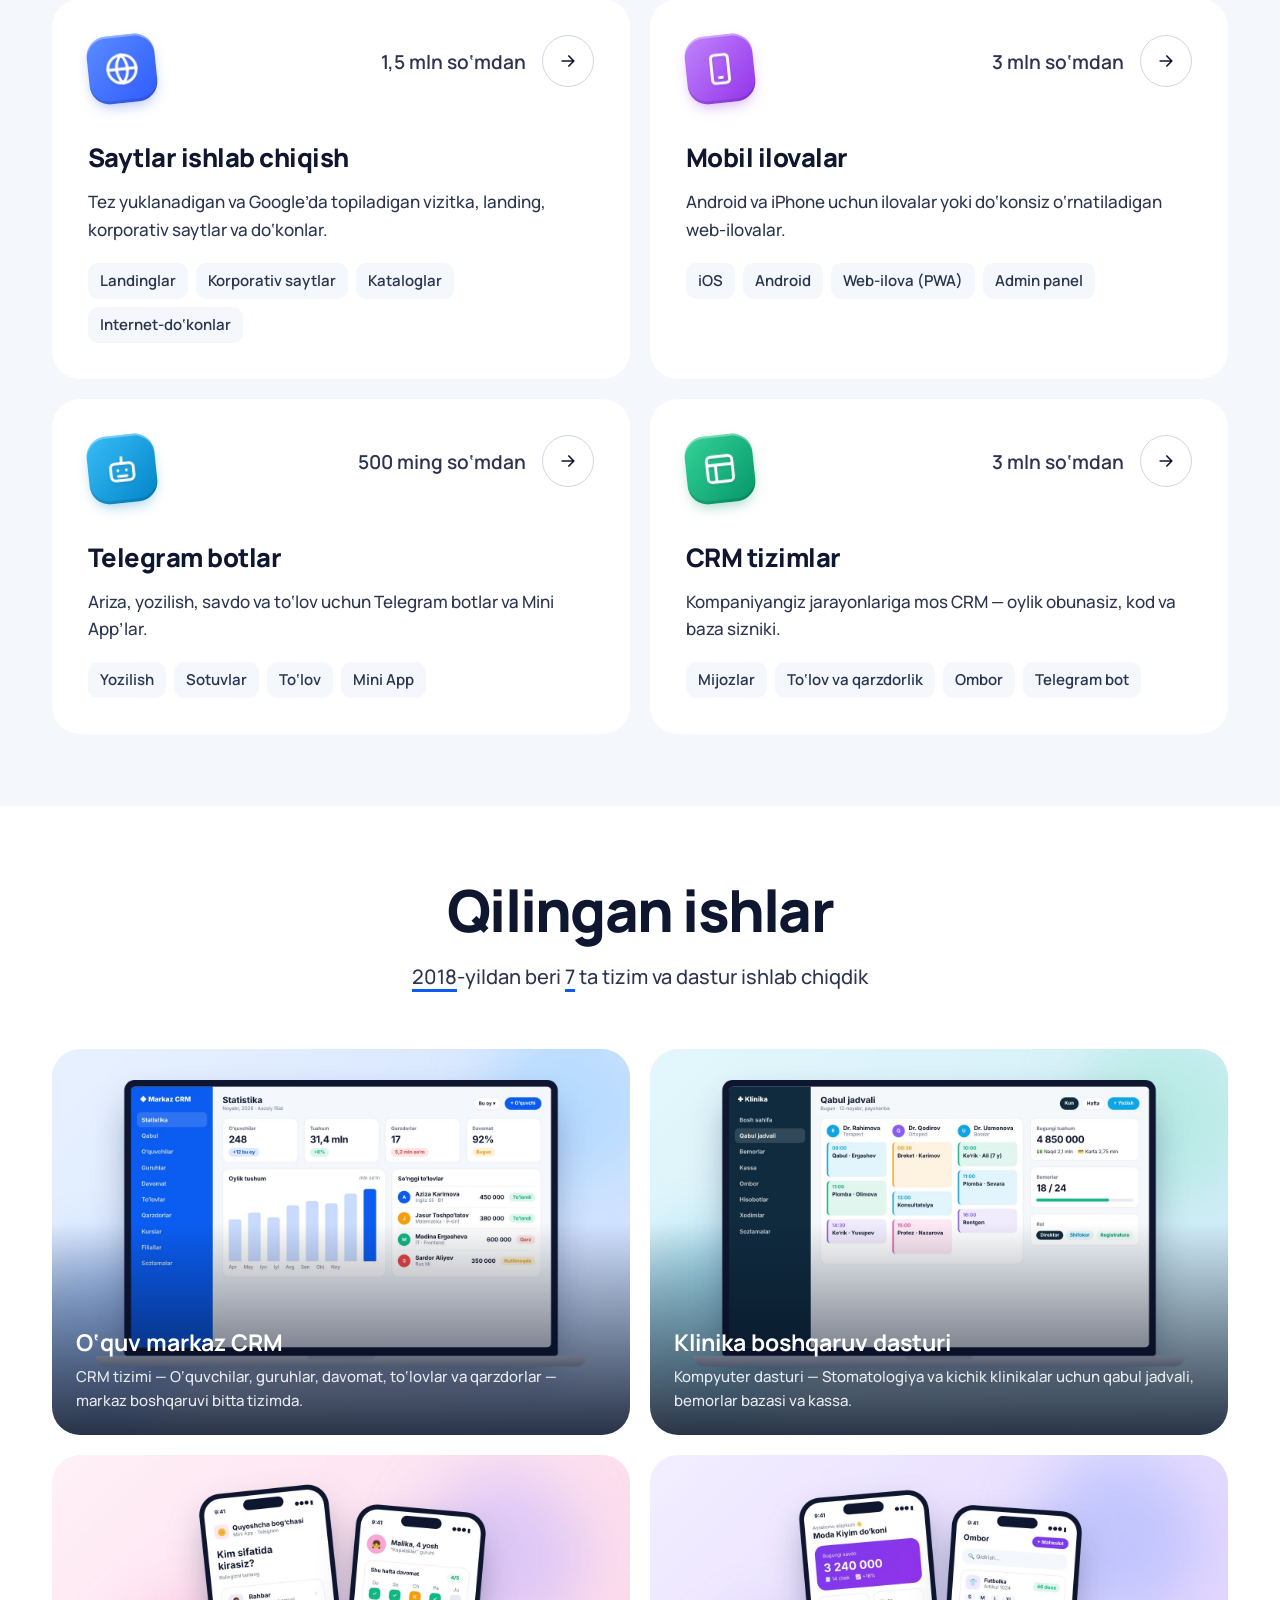
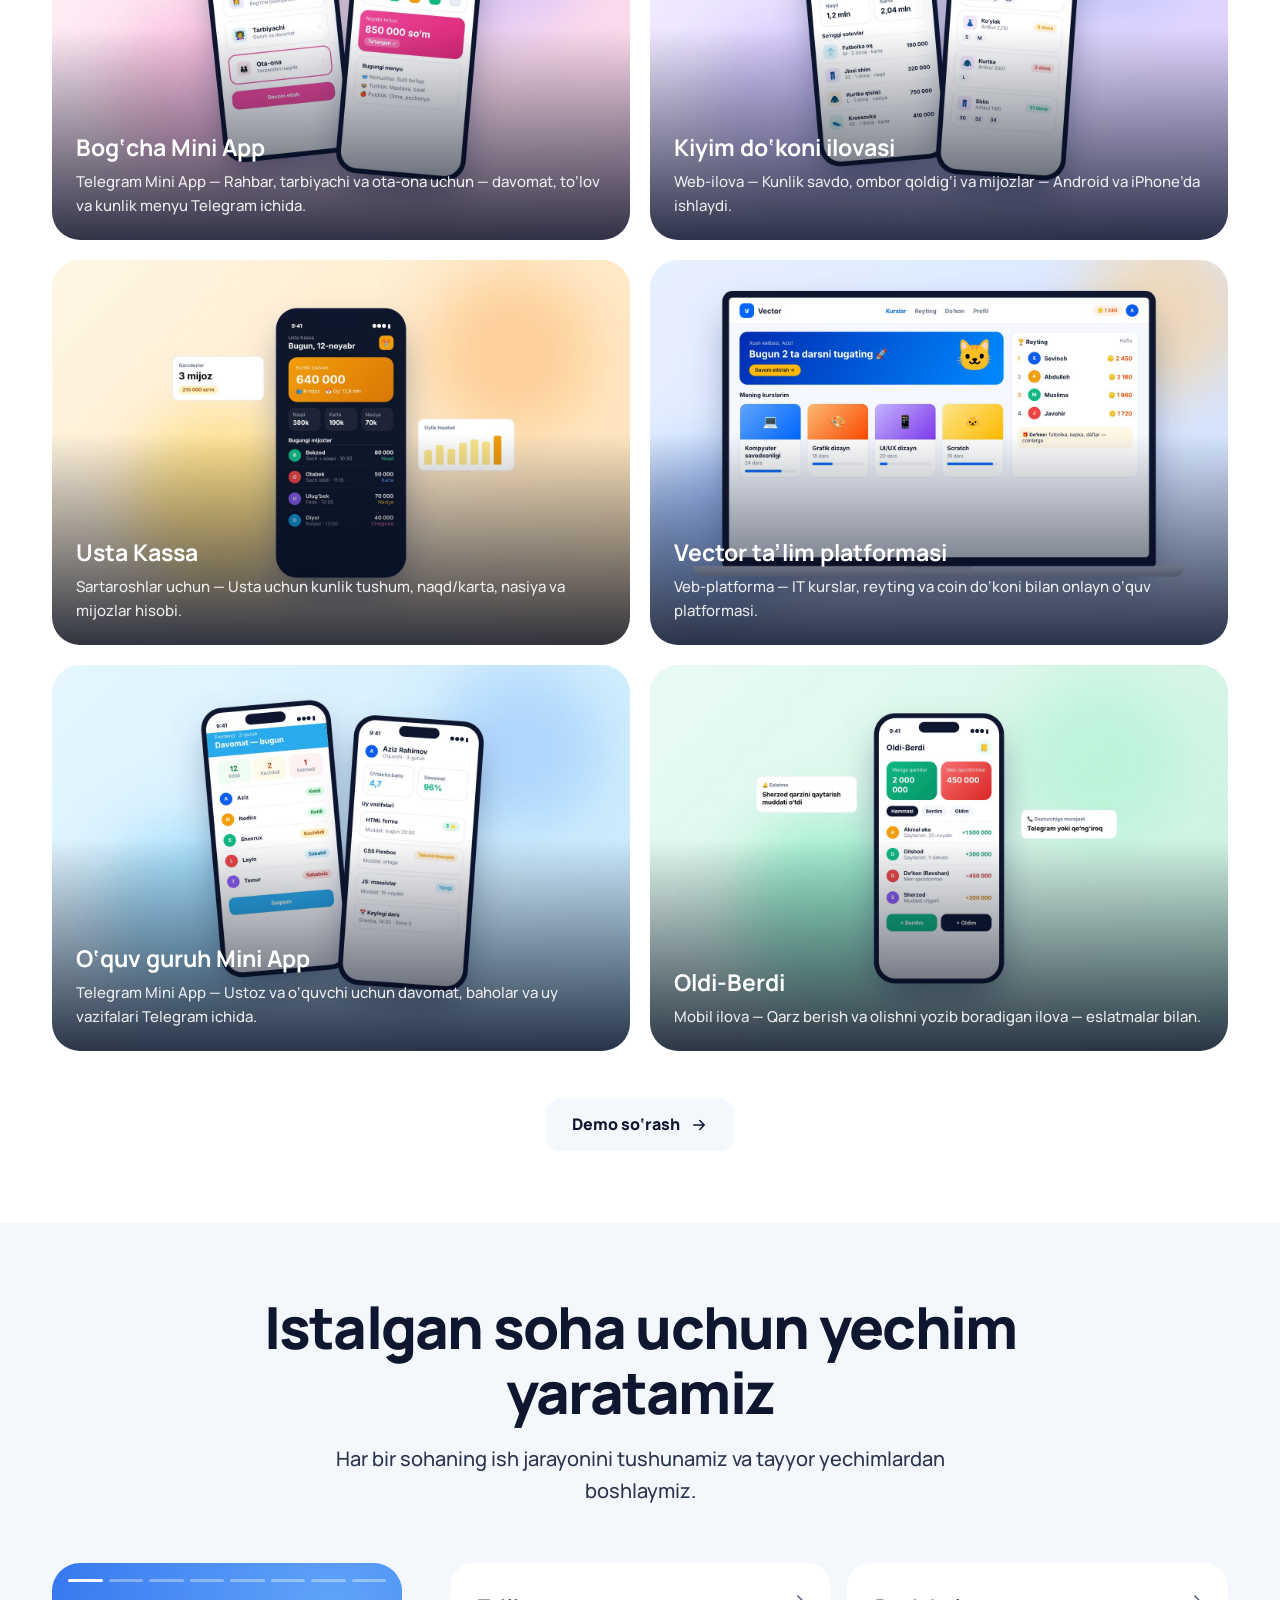
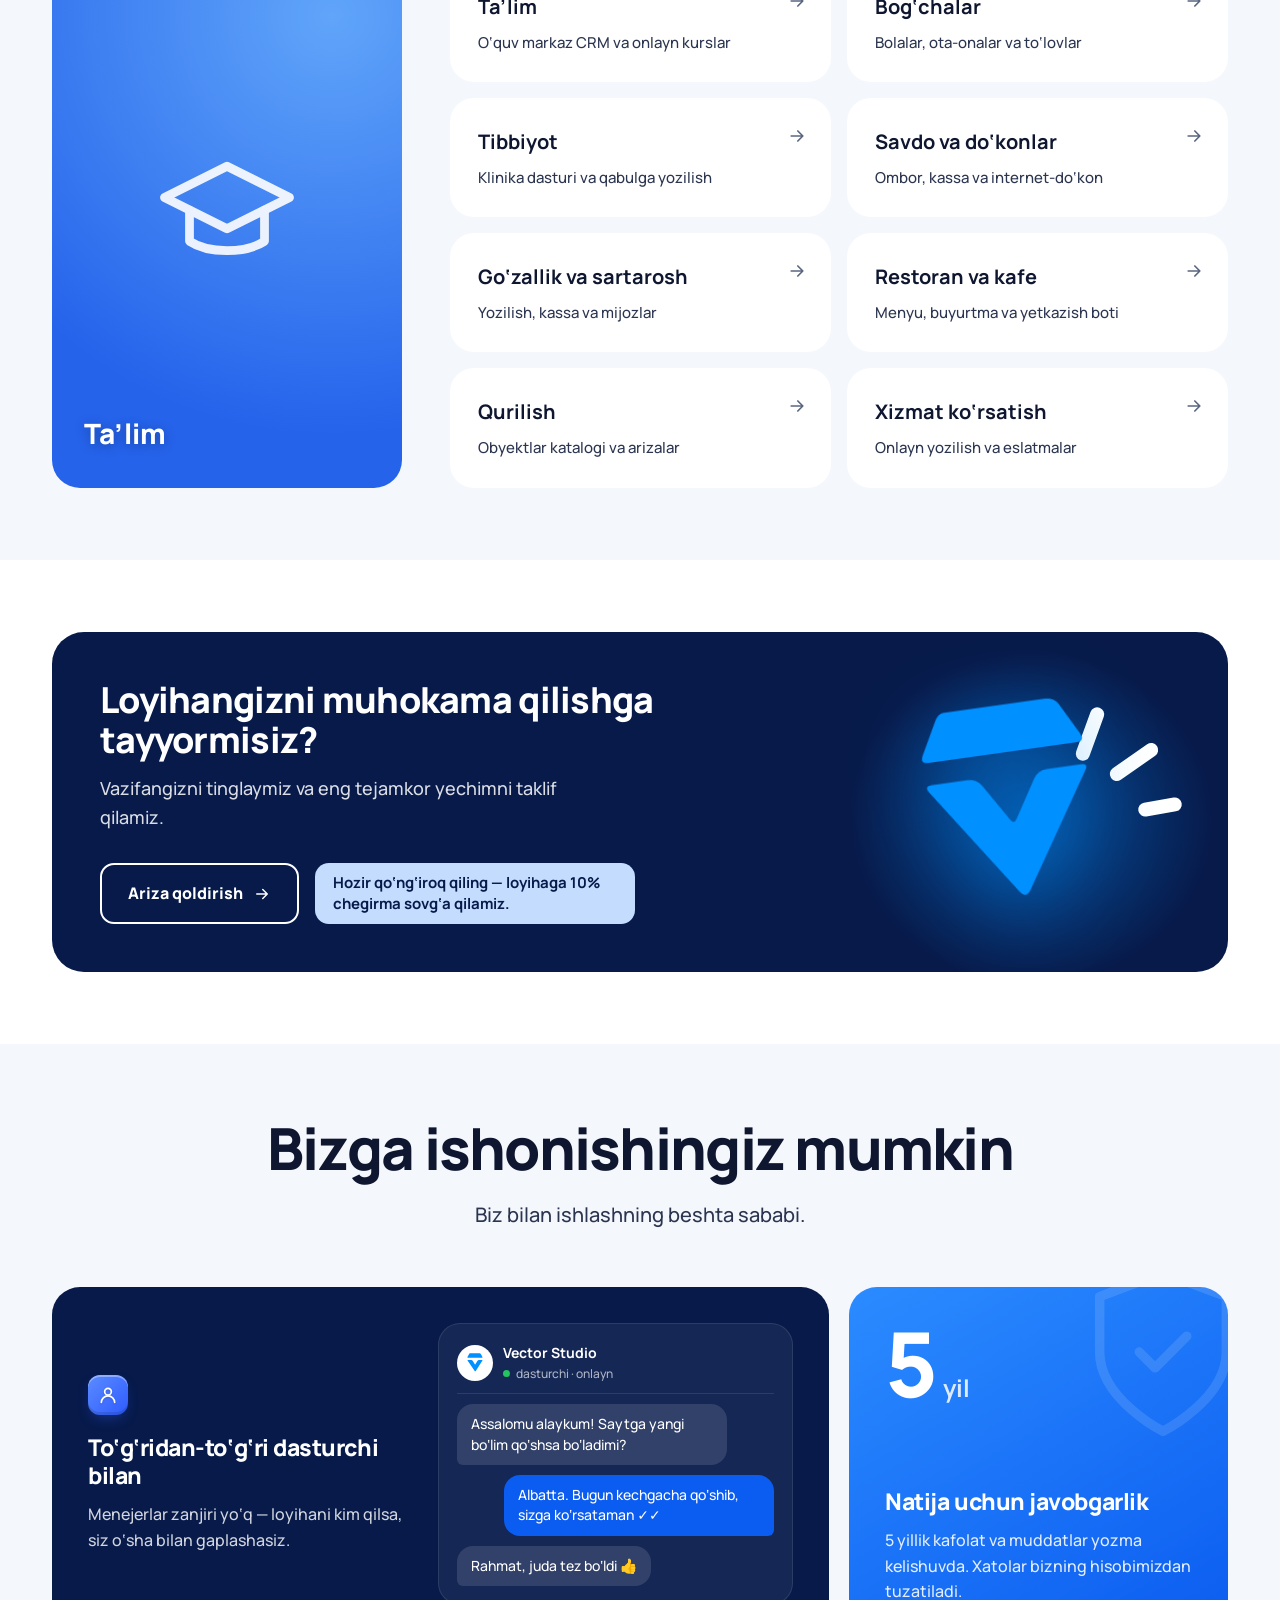
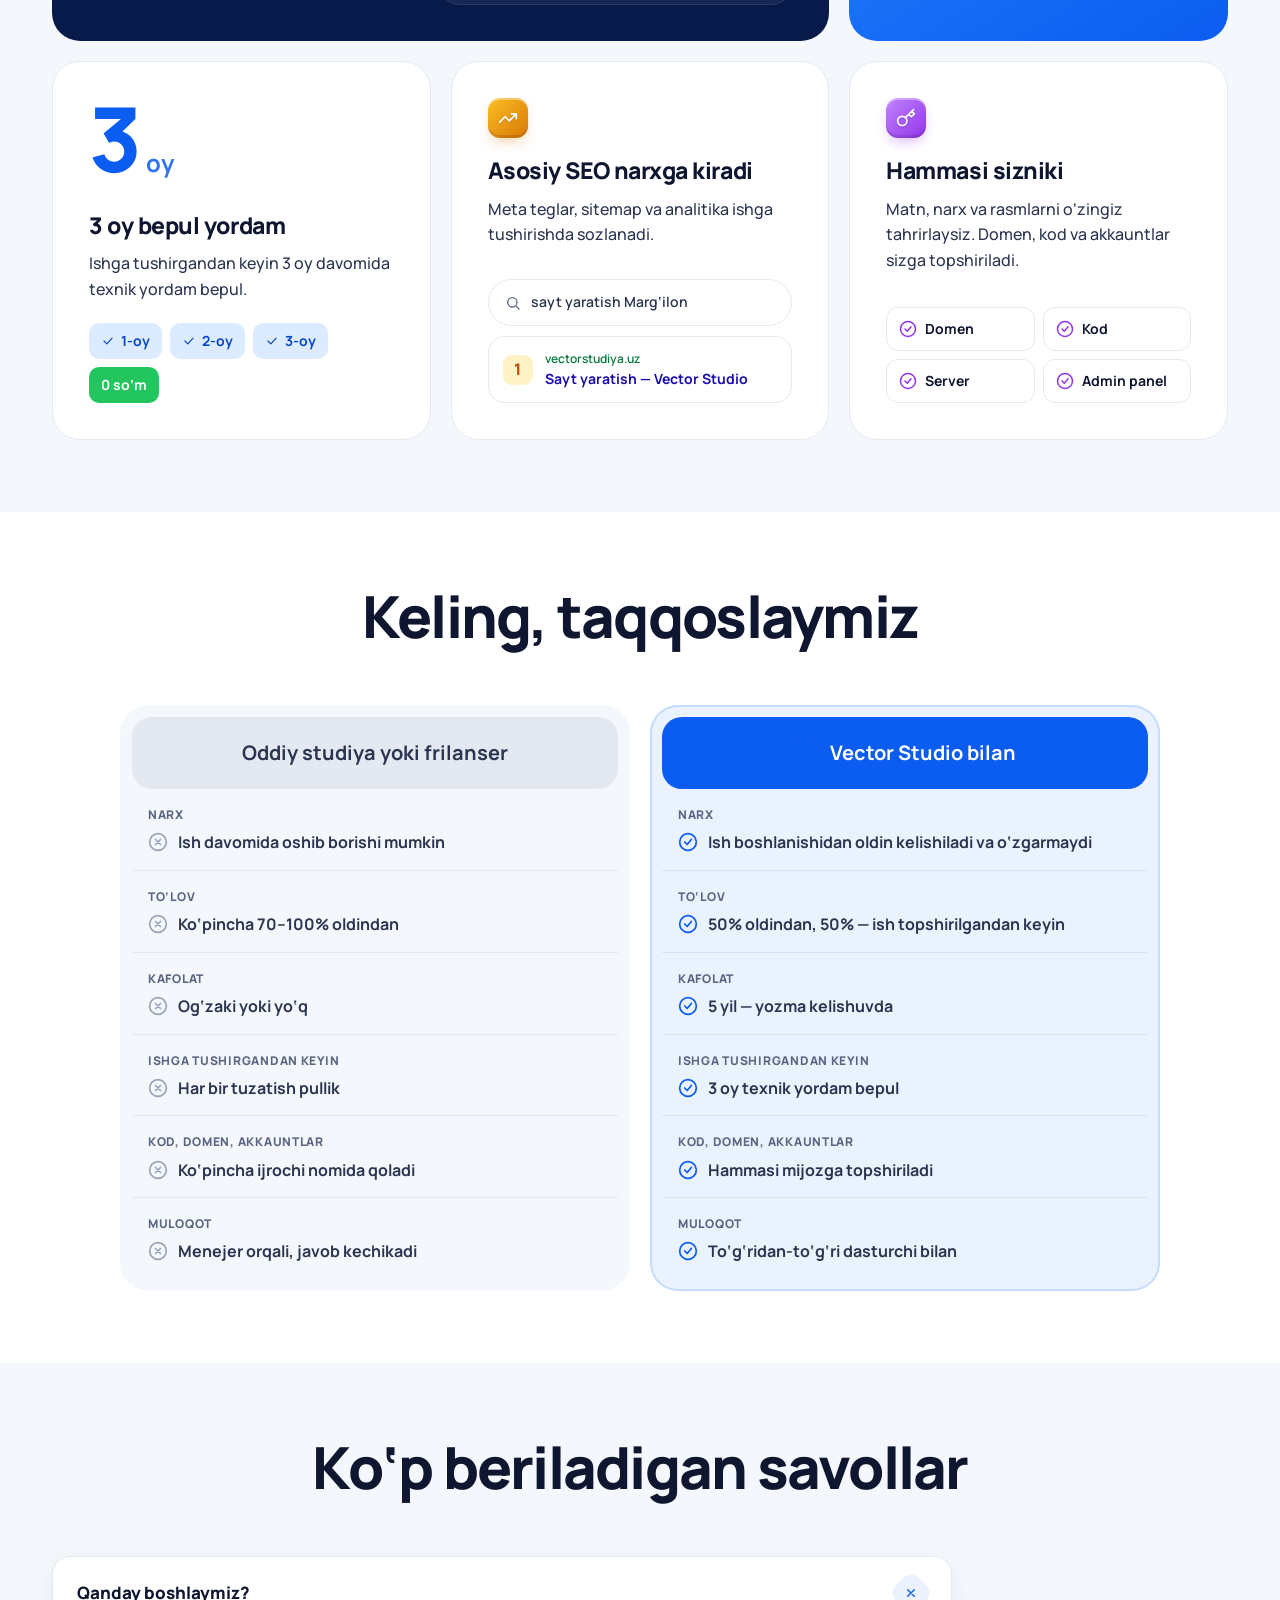
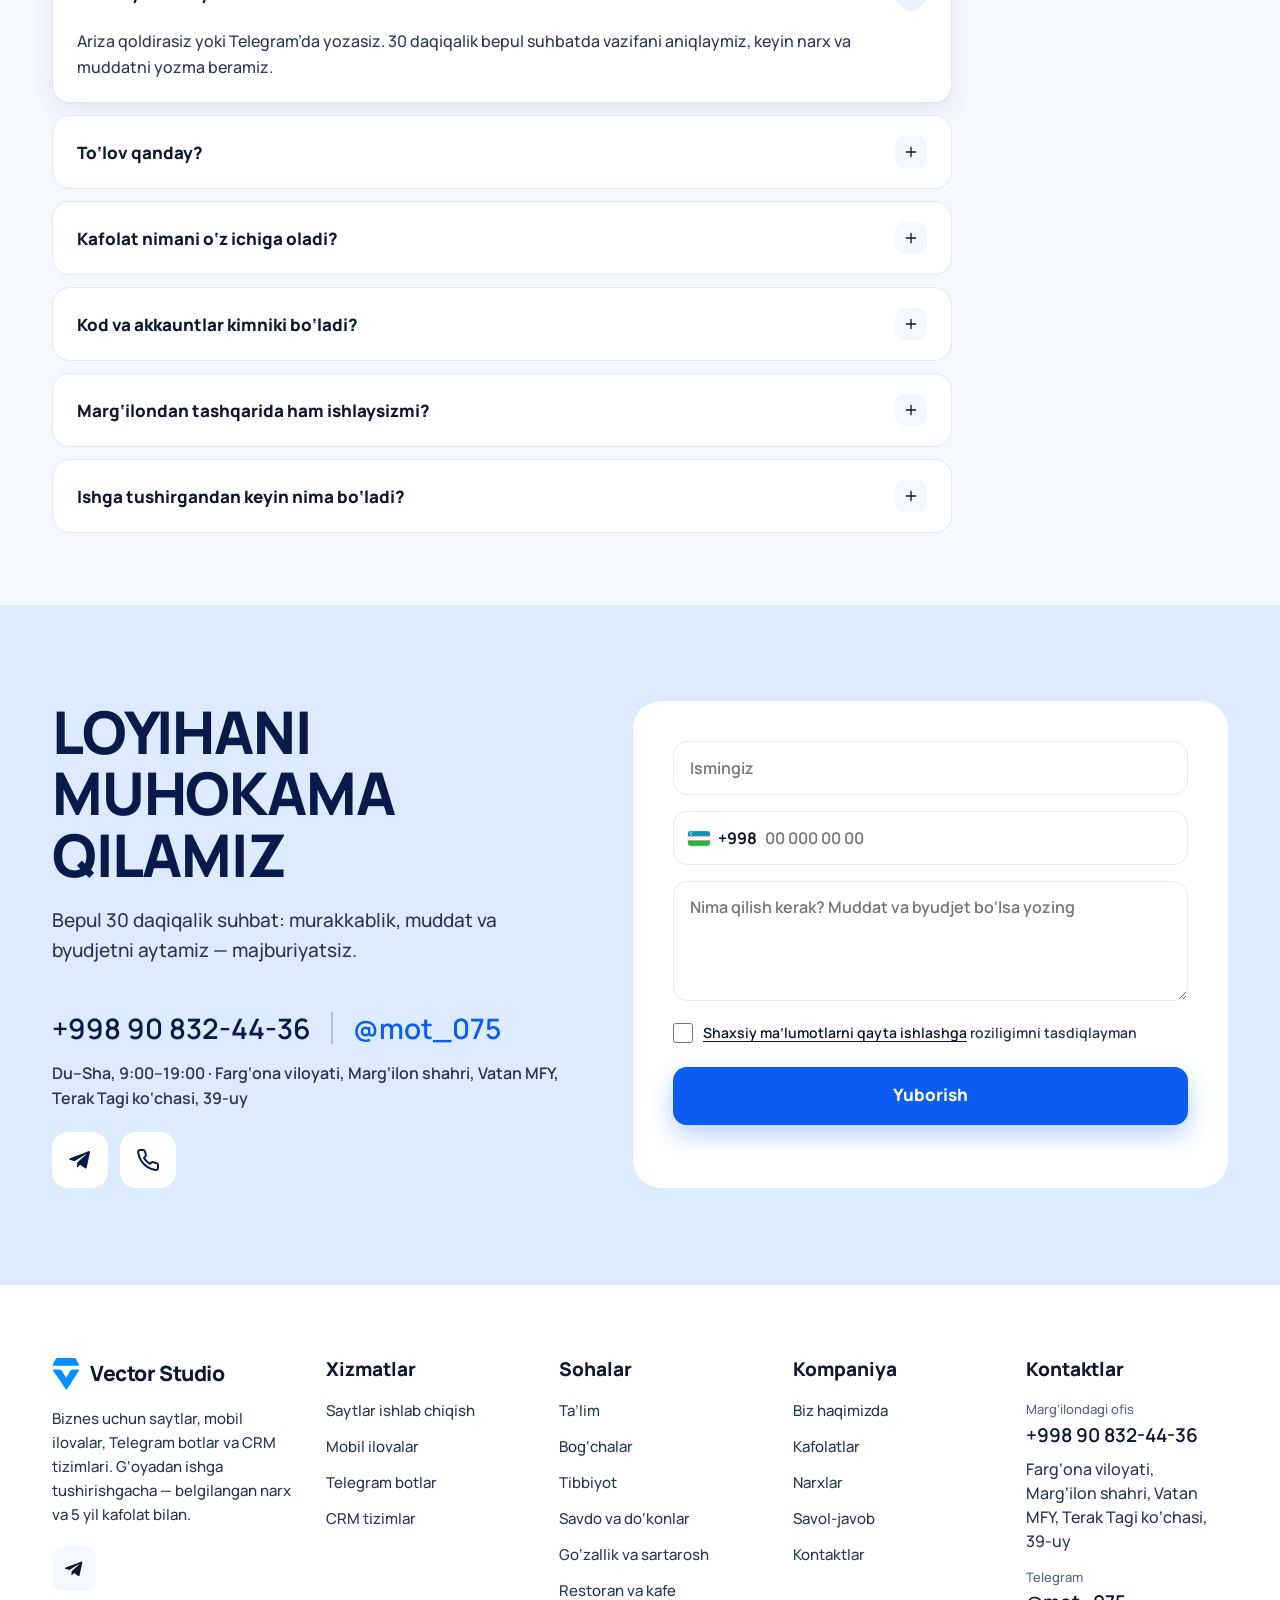
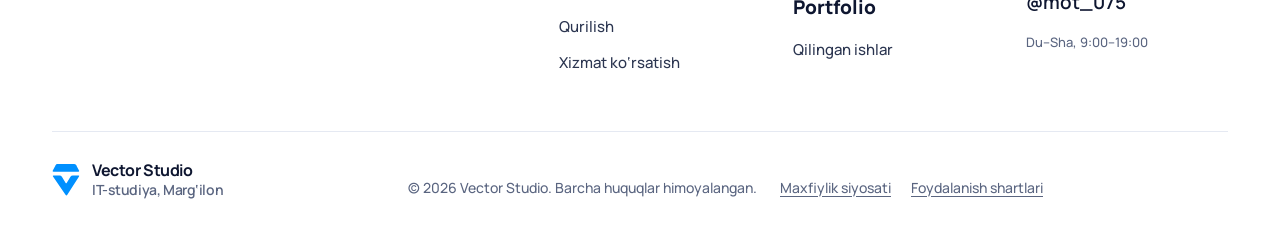
==== commit 649e07da: "Ilova sahifasi: Webnum uslubidagi "Keyslarimiz" — yopishqoq chap matn va katta keys kartalari Co-Aut" ====
--- a/index.html
+++ b/index.html
@@ -21,12 +21,12 @@
 <link rel="preconnect" href="https://fonts.googleapis.com">
 <link rel="preconnect" href="https://fonts.gstatic.com" crossorigin>
 <link href="https://fonts.googleapis.com/css2?family=Manrope:wght@500;600;700;800&display=swap" rel="stylesheet">
-<link rel="stylesheet" href="assets/vector.css?v=20261120c">
+<link rel="stylesheet" href="assets/vector.css?v=20261120e">
 </head>
 <body data-page="home">
 <noscript><p style="padding:24px;font-family:sans-serif">Saytni ko‘rish uchun JavaScript’ni yoqing. Bog‘lanish: +998 90 832-44-36, Telegram @mot_075</p></noscript>
 <!-- Matnlar va ma’lumotlar: assets/config.js · O‘rnatish qo‘llanmasi: README.txt -->
-<script src="assets/config.js?v=20261120c"></script>
-<script src="assets/app.js?v=20261120c"></script>
+<script src="assets/config.js?v=20261120e"></script>
+<script src="assets/app.js?v=20261120e"></script>
 </body>
 </html>
--- a/assets/vector.css
+++ b/assets/vector.css
@@ -919,3 +919,232 @@
 .pc-track{margin-right:-48px;padding-right:48px;scroll-padding-left:0}
 @media (max-width:1023px){.pc-track{margin-right:-28px;padding-right:28px}}
 @media (max-width:767px){.pc-track{margin-right:-18px;padding-right:18px}}
+
+/* ===== v6: Telegram bot sahifasi (Webnum tuzilmasi) ===== */
+/* Afzalliklar — raqamli kartalar (barcha sahifalar) */
+.bn2{display:grid;grid-template-columns:repeat(4,1fr);gap:16px}
+.bn2-i{position:relative;background:var(--soft);border-radius:28px;padding:30px 28px 32px;min-height:260px;overflow:hidden}
+.sec-soft .bn2-i{background:#fff}
+.bn2-n{position:absolute;right:24px;top:18px;font-size:52px;font-weight:800;letter-spacing:-.03em;color:#E1E7F0;line-height:1}
+.sec-soft .bn2-n{color:var(--soft)}
+.bn2-ic{position:relative;width:52px;height:52px;border-radius:16px;background:#fff;color:var(--brand);display:grid;place-items:center;margin-bottom:56px;box-shadow:0 2px 8px rgba(7,26,74,.05)}
+.sec-soft .bn2-ic{background:var(--brand-50)}
+.bn2-ic svg{width:24px;height:24px}
+.bn2-i h3{font-size:21px}
+.bn2-i h3 em{font-style:normal;color:var(--brand)}
+.bn2-i p{margin-top:10px;color:var(--muted)}
+
+/* Bot turlari — telefon maketi bilan */
+.kd{display:grid;grid-template-columns:1fr 1fr;gap:16px}
+.kd-i{display:grid;grid-template-columns:1fr 250px;gap:16px;background:var(--soft);border-radius:32px;padding:40px 40px 0;height:380px;overflow:hidden}
+.sec-soft .kd-i{background:#fff}
+.kd-i h3{font-size:clamp(22px,2.2vw,28px)}
+.kd-i p{margin-top:14px;color:var(--muted);font-size:17px}
+.kd-ph{align-self:end;height:340px;overflow:hidden}
+.ph{width:250px;height:440px;border-radius:40px;background:#0E1630;padding:9px;box-shadow:0 20px 50px rgba(7,26,74,.18)}
+.ph-scr{height:100%;border-radius:32px;overflow:hidden;background:#fff;font-size:11px;line-height:1.35;color:var(--ink);display:flex;flex-direction:column}
+.ph-scr.tg{background:radial-gradient(circle at 20% 30%,rgba(255,255,255,.35) 0 2px,transparent 3px) 0 0/22px 22px,linear-gradient(160deg,#BFD9F7,#9CC4EE)}
+.ph-st{display:flex;justify-content:space-between;align-items:center;padding:9px 18px 4px;font-weight:700;font-size:10px}
+.ph-st i{width:64px;height:18px;border-radius:12px;background:#0E1630}
+.tg-top{display:flex;align-items:center;gap:8px;margin:4px 8px;padding:6px 8px;border-radius:16px;background:rgba(255,255,255,.85)}
+.tg-back{font-size:18px;line-height:1;color:var(--brand)}
+.tg-nm{flex:1;text-align:center}.tg-nm b{display:block;font-size:10.5px}.tg-nm small{color:var(--muted);font-size:9px}
+.tg-av{width:22px;height:22px;border-radius:50%;background:linear-gradient(135deg,var(--sky),var(--brand))}
+.tg-chat{display:flex;flex-direction:column;gap:6px;padding:8px}
+.tg-me{align-self:flex-end;background:#E2FFC7;border-radius:12px 12px 4px 12px;padding:4px 10px;font-weight:600}
+.tg-in{background:#fff;border-radius:12px 12px 12px 4px;padding:8px 10px;max-width:92%;box-shadow:0 1px 1px rgba(0,0,0,.06)}
+.tg-kb{display:grid;grid-template-columns:1fr 1fr;gap:4px}
+.tg-kb span{background:rgba(255,255,255,.55);border-radius:8px;padding:6px;text-align:center;font-weight:700;font-size:10px}
+.ms-top{display:flex;justify-content:space-between;align-items:center;padding:6px 12px 10px;border-bottom:1px solid var(--line);font-size:10px;color:var(--brand)}
+.ms-top b{text-align:center;color:var(--ink);font-size:11px}.ms-top b small{display:block;color:var(--muted);font-weight:500;font-size:9px}
+.ms-body{padding:12px;display:flex;flex-direction:column;gap:8px}
+.ms-row,.ms-tot{display:flex;justify-content:space-between;gap:8px;color:var(--ink-2)}
+.ms-tot{border-top:1px solid var(--line);padding-top:10px;font-size:13px}.ms-tot b{font-size:14px}
+.ms-l{color:var(--muted);font-size:9.5px}
+.ms-pay{display:grid;grid-template-columns:repeat(3,1fr);gap:6px}
+.ms-pay span{border:1px solid var(--line);border-radius:10px;padding:10px 4px;text-align:center;font-weight:800;font-size:11px}
+.ms-pay .on{border:2px solid var(--brand)}
+.ms-btn{background:var(--brand);color:#fff;border-radius:12px;padding:10px;text-align:center;font-weight:800}
+.c-click{color:#0E7CF4}.c-payme{color:#16B4B4}.c-uzum{color:#7C3AED}
+.mi-cats{display:flex;gap:6px}.mi-cats span{padding:5px 10px;border-radius:99px;background:var(--soft);font-weight:700;font-size:10px}.mi-cats .on{background:var(--ink);color:#fff}
+.mi-grid{display:grid;grid-template-columns:1fr 1fr;gap:8px}
+.mi-c{position:relative;border-radius:12px;background:var(--soft);padding:6px;display:flex;flex-direction:column;gap:2px}
+.mi-c i{height:62px;border-radius:9px}
+.mi-c b{font-size:11px}.mi-c span{color:var(--muted);font-size:10px}
+.mi-c em{position:absolute;right:10px;top:46px;width:22px;height:22px;border-radius:50%;background:var(--brand);color:#fff;font-style:normal;display:grid;place-items:center;font-weight:800}
+
+/* Nima uchun bot kerak — bento */
+.wb{display:grid;grid-template-columns:1.15fr 1fr 1fr;gap:16px}
+.wb-i{position:relative;background:var(--soft);border-radius:32px;padding:30px;overflow:hidden;display:flex;flex-direction:column}
+.sec-soft .wb-i{background:#fff}
+.wb-big{grid-row:span 2;background:linear-gradient(170deg,var(--sky-50),#EEF5FF 70%)!important;min-height:520px}
+.wb-ic{width:46px;height:46px;border-radius:14px;background:#fff;color:var(--brand);display:grid;place-items:center;margin-bottom:22px}
+.wb-big .wb-ic{background:rgba(255,255,255,.75)}
+.wb-ic svg{width:22px;height:22px}
+.wb-num{font-size:clamp(64px,7vw,96px);font-weight:800;letter-spacing:-.05em;line-height:.95;color:var(--brand);margin-bottom:14px}
+.wb-num.sm{font-size:clamp(38px,4vw,52px)}
+.wb-i h3{font-size:21px}
+.wb-i p{margin-top:10px;color:var(--muted)}
+.wb-bot{width:230px;margin:auto 0 -30px auto;display:block}
+.wb-chips{display:flex;flex-wrap:wrap;gap:8px;margin-top:auto;padding-top:18px}
+.wb-chips span{padding:12px 20px;border-radius:16px;background:#fff;font-weight:800;font-size:17px}
+.sec-soft .wb-chips span{background:var(--soft)}
+.wb-link{margin-top:14px;display:inline-flex;align-items:center;gap:6px;font-weight:700;text-decoration:none}
+.wb-link svg{width:16px;height:16px}
+
+/* Admin panel — tablar, noutbuk va stikerlar */
+.pn-tabs{display:grid;grid-template-columns:repeat(4,1fr);gap:12px}
+.pn-t{text-align:left;border:0;background:none;border-radius:24px;padding:18px 20px;cursor:pointer;color:var(--ink);transition:background .2s}
+.pn-t.on{background:var(--soft)}
+.sec-soft .pn-t.on{background:#fff}
+.pn-t b{display:flex;align-items:center;gap:8px;font-size:19px}
+.pn-t b svg{width:20px;height:20px;color:var(--muted)}
+.pn-t.on b svg{color:var(--brand)}
+.pn-t > span{display:block;margin-top:4px;color:var(--muted);font-size:15px}
+.pn-t i{display:block;height:4px;border-radius:4px;background:var(--line);margin-top:14px;overflow:hidden}
+.pn-t u{display:block;height:100%;width:0;background:var(--brand)}
+.pn-t.on u{animation:pnbar 7s linear forwards}
+@keyframes pnbar{to{width:100%}}
+@media (prefers-reduced-motion:reduce){.pn-t.on u{animation:none;width:100%}}
+.pn-stage{margin-top:48px}
+.pn-v{display:none;position:relative;grid-template-columns:200px 1fr 200px;gap:28px;align-items:center}
+.pn-v.on{display:grid}
+.pn-note{font-family:"Caveat","Segoe Print","Comic Sans MS",cursive;padding:20px 18px 22px;border-radius:4px;box-shadow:0 10px 24px rgba(7,26,74,.12);line-height:1.15;position:relative}
+.pn-note b{display:block;font-size:26px;font-weight:700;color:var(--ink)}
+.pn-note span{display:block;margin-top:8px;font-size:20px;color:var(--ink-2)}
+.pn-note::before{content:"";position:absolute;left:50%;top:-10px;width:70px;height:20px;transform:translateX(-50%) rotate(-2deg);background:rgba(255,255,255,.6);box-shadow:0 1px 2px rgba(0,0,0,.06)}
+.pn-note0{grid-column:1;grid-row:1;background:#FFF2A8;transform:rotate(-3deg)}
+.pn-note1{grid-column:1;grid-row:2;background:#DDF5C9;transform:rotate(2deg)}
+.pn-note2{grid-column:3;grid-row:1;background:#D7EBFF;transform:rotate(3deg)}
+.pn-note3{grid-column:3;grid-row:2;background:#FFD9E2;transform:rotate(-2deg)}
+.lp{grid-column:2;grid-row:1 / span 2}
+.lp-scr{display:grid;grid-template-columns:150px 1fr;background:#fff;border:12px solid #12161F;border-bottom-width:16px;border-radius:22px 22px 0 0;height:500px;overflow:hidden;font-size:11px;color:var(--ink-2)}
+.lp-base{height:18px;margin:0 -6%;background:linear-gradient(#D7DCE4,#B9C0CC);border-radius:0 0 18px 18px;position:relative}
+.lp-base::after{content:"";position:absolute;left:50%;top:0;width:90px;height:7px;transform:translateX(-50%);background:#A6AEBB;border-radius:0 0 8px 8px}
+.lp-side{background:#FAFBFD;border-right:1px solid var(--line);padding:14px 10px;display:flex;flex-direction:column;gap:3px}
+.lp-logo{display:flex;align-items:center;gap:8px;margin-bottom:14px}
+.lp-logo svg{width:18px;height:22px;color:var(--sky)}
+.lp-logo span{font-weight:800;color:var(--ink);font-size:11.5px}.lp-logo small{display:block;color:var(--ok);font-size:9px;font-weight:600}
+.lp-side > span{padding:6px 8px;border-radius:8px}
+.lp-side > span.on{background:var(--brand-50);color:var(--brand);font-weight:700}
+.lp-main{padding:14px 16px;display:flex;flex-direction:column;gap:10px;min-width:0;overflow:hidden}
+.lp-h b{display:block;font-size:15px;color:var(--ink)}.lp-h small{color:var(--muted)}
+.lp-stats{display:grid;grid-template-columns:repeat(4,1fr);gap:8px}
+.lp-stats div,.lp-card{border:1px solid var(--line);border-radius:12px;padding:10px}
+.lp-stats small{color:var(--muted)}.lp-stats b{display:block;font-size:17px;color:var(--ink);margin:2px 0}.lp-stats em{font-style:normal;color:var(--ok);font-weight:700;font-size:10px}
+.lp-row{display:grid;grid-template-columns:1.4fr 1fr;gap:10px}
+.lp-row.r2{grid-template-columns:1.5fr 1fr;flex:1;min-height:0}
+.lp-card > small:first-child{display:block;font-weight:700;color:var(--ink);margin-bottom:8px}
+.lp-bars{display:flex;align-items:flex-end;gap:5px;height:84px}
+.lp-bars i{flex:1;border-radius:4px 4px 0 0;background:linear-gradient(var(--sky),var(--brand))}
+.lp-src{display:grid;grid-template-columns:1fr auto;gap:2px 8px;margin-bottom:7px}
+.lp-src i{grid-column:1 / -1;height:4px;border-radius:4px;background:var(--soft)}.lp-src u{display:block;height:100%;border-radius:4px;background:var(--brand)}
+.lp-li{display:flex;align-items:center;gap:8px;padding:5px 0}
+.lp-li > span:nth-child(2){flex:1;min-width:0}.lp-li b{display:block;color:var(--ink)}.lp-li small{color:var(--muted)}
+.av{flex:none;width:24px;height:24px;border-radius:50%;background:var(--brand-50);color:var(--brand);display:grid;place-items:center;font-weight:800;font-size:10px}
+.pl{font-style:normal;font-weight:700;font-size:9.5px;padding:3px 8px;border-radius:99px;white-space:nowrap}
+.pl-b{background:var(--brand-50);color:var(--brand)}.pl-g{background:var(--ok-bg);color:var(--ok)}.pl-o{background:#FFF1DB;color:#B45309}.pl-s{background:var(--soft);color:var(--muted)}
+.lp-tbl{display:flex;flex-direction:column}
+.lp-tr{display:grid;grid-template-columns:auto 1.6fr 1fr 1fr auto;gap:8px;align-items:center;padding:8px 2px;border-bottom:1px solid var(--line)}
+.lp-tr:last-of-type{border-bottom:0}
+.lp-tr b{color:var(--ink);white-space:nowrap;overflow:hidden;text-overflow:ellipsis}
+.lp-tbl .lp-tr:not(:has(.av)){grid-template-columns:1.8fr 1fr .7fr auto}
+.lp-mini{display:flex;gap:8px;margin:8px 0}.lp-mini div{flex:1;background:var(--soft);border-radius:10px;padding:8px}.lp-mini small{display:block;color:var(--muted)}.lp-mini b{color:var(--ink);font-size:13px}
+.lp-btn{background:var(--ink);color:#fff;border-radius:10px;padding:8px;text-align:center;font-weight:700}
+.lp-l{display:block;margin:10px 0 6px;color:var(--muted)}
+.lp-hist{display:grid;gap:6px}.lp-hist span{padding-left:12px;border-left:2px solid var(--sky-100)}
+.lp-sum{margin-top:12px;background:var(--brand-50);border-radius:10px;padding:10px}.lp-sum small{display:block;color:var(--muted)}.lp-sum b{color:var(--brand);font-size:16px}
+.tgl{width:26px;height:15px;border-radius:99px;background:var(--line);position:relative}.tgl::after{content:"";position:absolute;left:2px;top:2px;width:11px;height:11px;border-radius:50%;background:#fff}
+.tgl.on{background:var(--brand)}.tgl.on::after{left:13px}
+.lp-img{height:70px;border-radius:10px;margin-top:8px;background:linear-gradient(135deg,var(--sky-50),var(--sky-100))}
+.lp-inp{border:1.5px solid var(--brand);border-radius:8px;padding:6px 8px;font-weight:700;color:var(--ink)}
+.lp-prev{border:1px solid var(--line);border-radius:10px;padding:8px;display:grid;gap:4px}.lp-prev b{color:var(--ink)}
+.lp-prev div{display:flex;gap:6px}.lp-prev em{flex:1;font-style:normal;text-align:center;background:var(--brand-50);color:var(--brand);border-radius:6px;padding:4px;font-weight:700}
+
+/* Bot portfolio — dumaloq ikonkali kartalar */
+.bf{display:grid;grid-template-columns:repeat(5,1fr);gap:14px}
+.bf-i{background:var(--soft);border-radius:28px;padding:28px 18px 24px;text-align:center;display:flex;flex-direction:column;align-items:center}
+.sec-soft .bf-i{background:#fff}
+.bf-av{width:80px;height:80px;border-radius:50%;overflow:hidden;background:linear-gradient(135deg,var(--sky),var(--brand));color:#fff;display:grid;place-items:center;margin-bottom:16px;box-shadow:0 8px 20px rgba(11,92,240,.2)}
+.bf-av img{width:100%;height:100%;object-fit:cover}
+.bf-av svg{width:34px;height:34px}
+.bf-i h3{font-size:19px}
+.bf-tag{margin-top:8px;padding:3px 12px;border-radius:99px;background:#fff;color:var(--brand);font-weight:700;font-size:13px}
+.sec-soft .bf-tag{background:var(--brand-50)}
+.bf-i p{margin:12px 0 18px;color:var(--muted);font-size:15px}
+.bf-a{margin-top:auto;display:inline-flex;align-items:center;gap:6px;font-weight:700;text-decoration:none}
+.bf-a svg{width:16px;height:16px}
+
+@media (max-width:1180px){
+  .pn-v{grid-template-columns:1fr 1fr}
+  .lp{grid-column:1 / -1;grid-row:1}
+  .pn-note0,.pn-note1,.pn-note2,.pn-note3{grid-row:auto;grid-column:auto;transform:none}
+  .bf{grid-template-columns:repeat(3,1fr)}
+}
+@media (max-width:1023px){
+  .bn2{grid-template-columns:1fr 1fr}
+  .kd{grid-template-columns:1fr}
+  .wb{grid-template-columns:1fr 1fr}
+  .wb-big{grid-row:auto;grid-column:1 / -1;min-height:0}
+  .wb-bot{width:170px;position:absolute;right:20px;bottom:-10px;margin:0}
+  .wb-big p{max-width:60%}
+  .pn-tabs{grid-template-columns:1fr 1fr}
+}
+@media (max-width:767px){
+  .bn2{grid-template-columns:1fr;gap:12px}
+  .bn2-i{min-height:0;padding:24px}
+  .bn2-ic{margin-bottom:24px}
+  .kd-i{grid-template-columns:1fr;height:auto;padding:28px 24px 0;border-radius:26px}
+  .kd-ph{justify-self:center;height:300px}
+  .ph{width:230px;height:410px}
+  .wb{grid-template-columns:1fr}
+  .wb-big p{max-width:none}
+  .wb-big{padding-bottom:170px}
+  .pn-tabs{grid-template-columns:1fr 1fr;gap:6px}
+  .pn-t{padding:12px}
+  .pn-t b{font-size:15px}.pn-t > span{display:none}
+  .pn-stage{margin-top:24px}
+  .pn-v{grid-template-columns:1fr;gap:14px}
+  .lp-scr{grid-template-columns:1fr;height:auto;max-height:520px;border-width:8px}
+  .lp-side{display:none}
+  .lp-stats{grid-template-columns:1fr 1fr}
+  .lp-row,.lp-row.r2{grid-template-columns:1fr}
+  .lp-base{margin:0 -3%}
+  .pn-note b{font-size:23px}.pn-note span{font-size:18px}
+  .bf{grid-template-columns:1fr 1fr}
+}
+@media (max-width:420px){.bf{grid-template-columns:1fr}}
+.pn-t{min-width:0}
+@media (max-width:1180px){.lp-base{margin:0}}
+@media (max-width:360px){.pn-t b{font-size:13px;gap:5px}.pn-t b svg{width:16px;height:16px}}
+.lp-tr span{white-space:nowrap}
+
+/* ===== v7: Ilova keyslari (Webnum "Keyslarimiz") ===== */
+.btn-dark{background:var(--navy);color:#fff;border:0}
+.btn-dark:hover{background:var(--brand)}
+.cs{display:grid;grid-template-columns:minmax(0,340px) minmax(0,1fr);gap:56px;align-items:start}
+.cs-st{position:sticky;top:calc(var(--header-h) + 40px)}
+.cs-lead{display:none;font-size:clamp(26px,2.6vw,36px);font-weight:800;line-height:1.2;letter-spacing:-.02em;color:var(--ink);animation:csin .4s ease}
+.cs-lead.on{display:block}
+@keyframes csin{from{opacity:0;transform:translateY(8px)}to{opacity:1;transform:none}}
+.cs-more{margin-top:28px}
+.cs-list{display:grid;gap:24px}
+.cs-i{display:grid;grid-template-columns:minmax(0,1fr) minmax(0,1.05fr);gap:32px;align-items:center;background:var(--soft);border-radius:32px;padding:40px}
+.sec-soft .cs-i{background:#fff}
+.cs-ic{width:64px;height:64px;border-radius:18px;background:linear-gradient(135deg,var(--sky),var(--brand));color:#fff;display:grid;place-items:center;box-shadow:0 10px 24px rgba(11,92,240,.25)}
+.cs-ic svg{width:30px;height:30px}
+.cs-i h3{margin-top:22px;font-size:clamp(22px,2.2vw,28px)}
+.cs-tag{display:inline-block;margin-top:8px;padding:3px 12px;border-radius:99px;background:#fff;color:var(--brand);font-weight:700;font-size:13px}
+.sec-soft .cs-tag{background:var(--brand-50)}
+.cs-i p{margin-top:12px;color:var(--ink-2)}
+.cs-stats{display:flex;margin:22px 0 0;padding:0}
+.cs-stats div{padding:0 18px;border-left:1px solid #D5DCE8}
+.cs-stats div:first-child{padding-left:0;border-left:0}
+.cs-stats dt{font-size:13px;color:var(--muted)}
+.cs-stats dd{margin:2px 0 0;font-weight:800;font-size:16px;color:var(--ink)}
+.cs-btn{margin-top:24px}
+.cs-btn svg{width:18px;height:18px}
+.cs-img img{width:100%;height:auto;border-radius:22px;box-shadow:0 24px 50px rgba(7,26,74,.16);transform:rotate(-2deg)}
+@media (max-width:1100px){.cs{grid-template-columns:1fr;gap:28px}.cs-st{position:static}.cs-lead{text-align:center}.cs-lead:not(.on){display:none}.cs-more{display:none}}
+@media (max-width:767px){.cs-i{grid-template-columns:1fr;padding:26px 22px;border-radius:26px;gap:22px}.cs-img{order:-1}.cs-img img{transform:none}.cs-stats{flex-wrap:wrap;gap:10px 0}.cs-stats div{padding:0 12px}}
+.cs-l{align-self:stretch}.cs-stats dd{white-space:nowrap}
